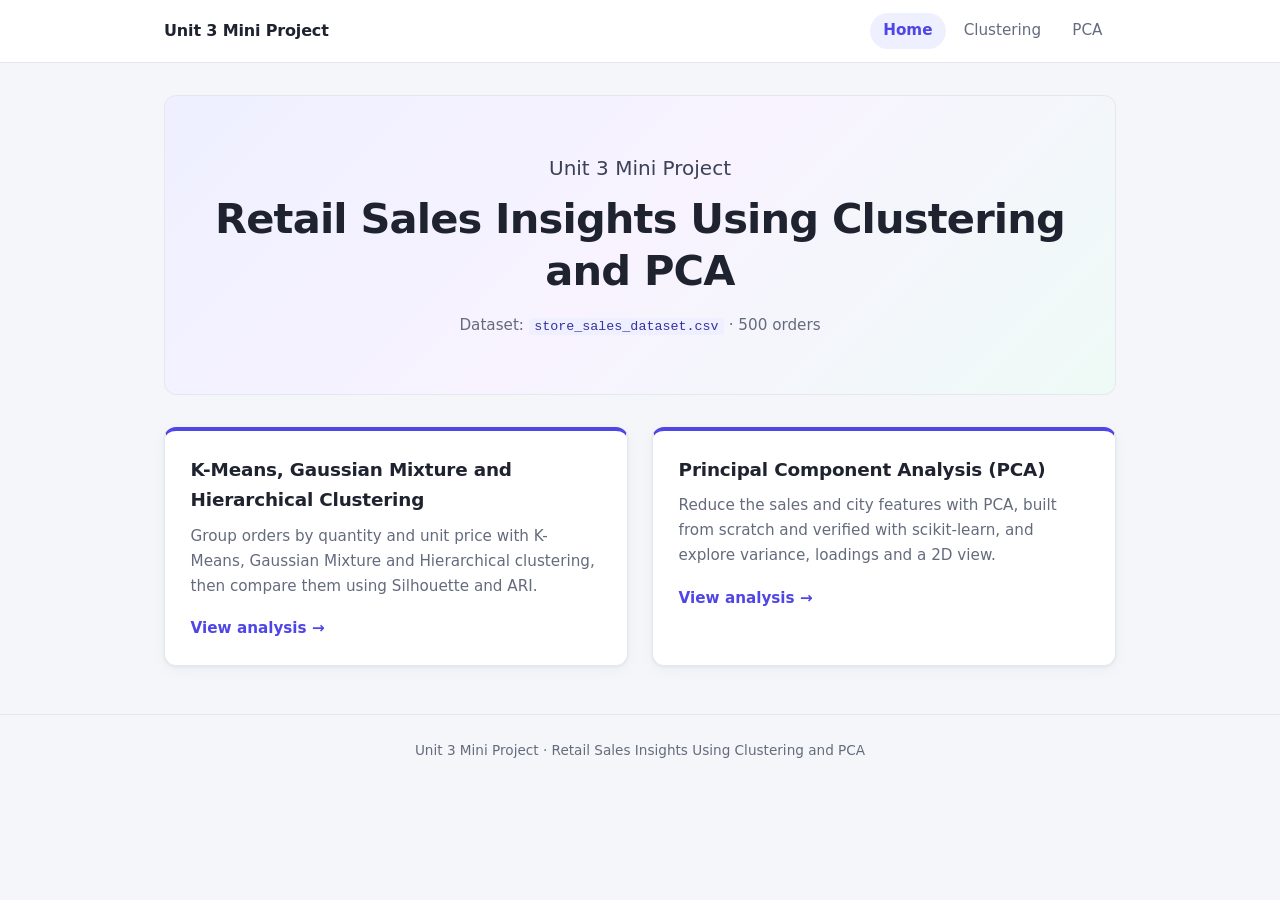
==== Retail_Sales_Insights.html @ 3862082e "Add web report for clustering and PCA results" ====
<!DOCTYPE html>
<html lang="en">
<head>
<meta charset="utf-8">
<meta name="viewport" content="width=device-width, initial-scale=1">
<title>Retail Sales Insights Using Clustering and PCA | Unit 3 Mini Project</title>
<style>
:root {
  --bg: #f5f6fa;
  --surface: #ffffff;
  --text: #1f2330;
  --muted: #646b7d;
  --border: #e4e7ee;
  --accent: #4f46e5;
  --accent-soft: #eef0ff;
  --radius: 12px;
  --shadow: 0 1px 3px rgba(20, 24, 40, 0.06), 0 4px 16px rgba(20, 24, 40, 0.04);
}

* { box-sizing: border-box; }

html { scroll-behavior: smooth; }

body {
  margin: 0;
  font-family: "Segoe UI", system-ui, -apple-system, Roboto, sans-serif;
  line-height: 1.65;
  color: var(--text);
  background: var(--bg);
}

a { color: var(--accent); }

/* Header */
.site-header {
  position: sticky;
  top: 0;
  z-index: 10;
  background: rgba(255, 255, 255, 0.92);
  backdrop-filter: blur(8px);
  border-bottom: 1px solid var(--border);
}

.site-header .inner {
  max-width: 1000px;
  margin: 0 auto;
  padding: 0.8rem 1.5rem;
  display: flex;
  align-items: center;
  justify-content: space-between;
  gap: 1rem;
  flex-wrap: wrap;
}

.brand {
  font-weight: 700;
  color: var(--text);
  text-decoration: none;
  letter-spacing: -0.01em;
}

.site-header nav { display: flex; gap: 0.25rem; }

.site-header nav a {
  padding: 0.35rem 0.85rem;
  border-radius: 999px;
  color: var(--muted);
  text-decoration: none;
  font-size: 0.95rem;
}

.site-header nav a:hover { color: var(--text); background: var(--bg); }
.site-header nav a.active { color: var(--accent); background: var(--accent-soft); font-weight: 600; }

main {
  max-width: 1000px;
  margin: 0 auto;
  padding: 2rem 1.5rem 3rem;
}

/* Typography */
h1 { font-size: 2.1rem; line-height: 1.25; margin: 0 0 0.5rem; letter-spacing: -0.02em; }
h2 { font-size: 1.3rem; margin: 0 0 1rem; letter-spacing: -0.01em; }
h3 { font-size: 1.05rem; margin: 1.75rem 0 0.5rem; color: #343a4d; }

code { font-family: Consolas, "Cascadia Code", "Courier New", monospace; font-size: 0.88em; }
p code, li code { background: var(--accent-soft); color: #3730a3; padding: 0.1em 0.4em; border-radius: 4px; }

/* Home */
.home-hero {
  text-align: center;
  padding: 3.5rem 1.5rem;
  margin-bottom: 2rem;
  border-radius: var(--radius);
  background: linear-gradient(135deg, #eef0ff 0%, #f8f3ff 50%, #eefaf6 100%);
  border: 1px solid var(--border);
}

.home-hero h1 { font-size: 2.6rem; margin-bottom: 1rem; }
.home-hero .subtitle { font-size: 1.25rem; color: #3b4157; margin: 0 0 0.5rem; }
.home-hero .meta { color: var(--muted); margin: 0; font-size: 0.95rem; }

.project-grid {
  display: grid;
  grid-template-columns: repeat(auto-fit, minmax(300px, 1fr));
  gap: 1.5rem;
}

.project-card {
  display: flex;
  flex-direction: column;
  background: var(--surface);
  border: 1px solid var(--border);
  border-radius: var(--radius);
  box-shadow: var(--shadow);
  overflow: hidden;
  color: inherit;
  text-decoration: none;
  transition: transform 0.15s ease, box-shadow 0.15s ease;
}

.project-card:hover { transform: translateY(-3px); box-shadow: 0 8px 28px rgba(20, 24, 40, 0.1); }

.project-card { border-top: 4px solid var(--accent); }

.project-card-body { padding: 1.5rem 1.6rem; }
.project-card-body h2 { font-size: 1.15rem; margin-bottom: 0.5rem; }
.project-card-body p { color: var(--muted); margin: 0 0 1rem; font-size: 0.95rem; }
.project-card .more { color: var(--accent); font-weight: 600; font-size: 0.95rem; }

/* Analysis pages */
.page-hero { margin-bottom: 1.5rem; }

.eyebrow {
  margin: 0 0 0.4rem;
  color: var(--accent);
  font-size: 0.8rem;
  font-weight: 600;
  text-transform: uppercase;
  letter-spacing: 0.08em;
}

.intro { color: #3b4157; max-width: 760px; }

.toc { display: flex; flex-wrap: wrap; gap: 0.5rem; margin-top: 1.25rem; }

.toc a {
  padding: 0.3rem 0.8rem;
  border: 1px solid var(--border);
  border-radius: 999px;
  background: var(--surface);
  color: var(--muted);
  text-decoration: none;
  font-size: 0.85rem;
}

.toc a:hover { border-color: var(--accent); color: var(--accent); }

.card {
  background: var(--surface);
  border: 1px solid var(--border);
  border-radius: var(--radius);
  box-shadow: var(--shadow);
  padding: 1.5rem 1.75rem;
  margin-bottom: 1.5rem;
  scroll-margin-top: 5rem;
}

.card h2 { scroll-margin-top: 5rem; }

details.code { margin: 0.75rem 0; }

details.code summary {
  display: inline-block;
  cursor: pointer;
  padding: 0.2rem 0.7rem;
  border-radius: 6px;
  background: var(--bg);
  color: var(--muted);
  font-size: 0.82rem;
  list-style: none;
  user-select: none;
}

details.code summary::-webkit-details-marker { display: none; }
details.code summary::before { content: "\25B8  "; }
details.code[open] summary::before { content: "\25BE  "; }
details.code summary:hover { color: var(--accent); }

pre {
  margin: 0.75rem 0;
  padding: 1rem 1.1rem;
  overflow-x: auto;
  border-radius: 8px;
  font-size: 0.84rem;
  line-height: 1.55;
}

details.code pre { background: #1e2230; color: #e6e8ef; }
pre.output { background: #f8f9fc; border: 1px solid var(--border); color: #2b3042; }
pre.error { border-color: #f3c2c2; background: #fff5f5; color: #b42318; }

.table-wrap {
  overflow-x: auto;
  margin: 0.75rem 0;
  border: 1px solid var(--border);
  border-radius: 8px;
}

table { border-collapse: collapse; width: 100%; font-size: 0.85rem; background: var(--surface); }
th, td { padding: 0.5rem 0.8rem; border-bottom: 1px solid var(--border); text-align: right; white-space: nowrap; }
thead th { background: #f3f4f9; color: #3b4157; font-weight: 600; }
tbody th { color: var(--muted); font-weight: 500; }
tbody tr:last-child th, tbody tr:last-child td { border-bottom: none; }
tbody tr:hover { background: #fafbff; }

figure { margin: 1rem 0; text-align: center; }
figure img { max-width: 100%; height: auto; border-radius: 8px; border: 1px solid var(--border); background: #fff; }

.site-footer {
  text-align: center;
  padding: 1.5rem;
  color: var(--muted);
  font-size: 0.85rem;
  border-top: 1px solid var(--border);
}

@media (max-width: 600px) {
  h1, .home-hero h1 { font-size: 1.8rem; }
  .card { padding: 1.2rem; }
}

</style>
</head>
<body>
<header class="site-header"><div class="inner"><a class="brand" href="#home">Unit 3 Mini Project</a><nav><a href="#home" class="active">Home</a><a href="#clustering">Clustering</a><a href="#pca">PCA</a></nav></div></header>
<main>
<div class="view" id="home">
<section class="home-hero">
<p class="subtitle">Unit 3 Mini Project</p>
<h1>Retail Sales Insights Using Clustering and PCA</h1>
<p class="meta">Dataset: <code>store_sales_dataset.csv</code> &middot; 500 orders</p>
</section>
<div class="project-grid">
<a class="project-card" href="#clustering">
<div class="project-card-body">
<h2>K-Means, Gaussian Mixture and Hierarchical Clustering</h2>
<p>Group orders by quantity and unit price with K-Means, Gaussian Mixture and Hierarchical clustering, then compare them using Silhouette and ARI.</p>
<span class="more">View analysis &rarr;</span>
</div>
</a>
<a class="project-card" href="#pca">
<div class="project-card-body">
<h2>Principal Component Analysis (PCA)</h2>
<p>Reduce the sales and city features with PCA, built from scratch and verified with scikit-learn, and explore variance, loadings and a 2D view.</p>
<span class="more">View analysis &rarr;</span>
</div>
</a>
</div>
</div>
<div class="view" id="clustering">
<section class="page-hero">
<p class="eyebrow">Retail Sales Insights Using Clustering and PCA</p>
<h1>K-Means, Gaussian Mixture and Hierarchical Clustering</h1>
<div class="intro"><p><strong>Dataset:</strong> <code>store_sales_dataset.csv</code></p>
<p>We group the orders into clusters using <code>Quantity</code> and <code>Unit_Price</code> with three unsupervised algorithms:</p>
<ol>
<li><strong>K-Means</strong></li>
<li><strong>Gaussian Mixture Model</strong> (mixture of Gaussians)</li>
<li><strong>Hierarchical (Agglomerative) Clustering</strong></li>
</ol>
<p><code>Category</code> is <strong>not</strong> used for training. It is only used afterwards to check how well the clusters match the real categories.</p></div>
<nav class="toc"><a href="#clustering-1-import-libraries">Import libraries</a><a href="#clustering-2-load-data">Load data</a><a href="#clustering-3-prepare-and-standardize-the-features">Prepare and standardize the features</a><a href="#clustering-4-choosing-the-number-of-clusters-elbow-method-silhouette-score">Choosing the number of clusters (Elbow method + Silhouette score)</a><a href="#clustering-5-k-means-clustering">K-Means clustering</a><a href="#clustering-6-gaussian-mixture-model">Gaussian Mixture Model</a><a href="#clustering-7-hierarchical-agglomerative-clustering-with-ward-linkage">Hierarchical (Agglomerative) clustering with Ward linkage</a><a href="#clustering-8-evaluation-and-comparison">Evaluation and comparison</a><a href="#clustering-9-sample-prediction-new-data-point">Sample prediction (new data point)</a></nav>
</section>
<section class="card"><h2 id="clustering-1-import-libraries">1. Import libraries</h2>
<details class="code"><summary>Show code</summary><pre><code>import pandas as pd
import numpy as np
import matplotlib.pyplot as plt
from scipy.cluster.hierarchy import linkage, dendrogram
from sklearn.preprocessing import StandardScaler
from sklearn.cluster import KMeans, AgglomerativeClustering
from sklearn.mixture import GaussianMixture
from sklearn.metrics import silhouette_score, adjusted_rand_score

%matplotlib inline</code></pre></details></section><section class="card"><h2 id="clustering-2-load-data">2. Load data</h2>
<details class="code"><summary>Show code</summary><pre><code>df = pd.read_csv(&quot;store_sales_dataset.csv&quot;)
print(f&quot;Dataset size: {len(df)} rows&quot;)
df.head()</code></pre></details>
<pre class="output">Dataset size: 500 rows</pre>
<div class="table-wrap"><div>

<table border="1" class="dataframe">
  <thead>
    <tr style="text-align: right;">
      <th></th>
      <th>Order_ID</th>
      <th>Product</th>
      <th>Category</th>
      <th>City</th>
      <th>Quantity</th>
      <th>Unit_Price</th>
      <th>Total_Sales</th>
    </tr>
  </thead>
  <tbody>
    <tr>
      <th>0</th>
      <td>101</td>
      <td>Smartphone</td>
      <td>Electronics</td>
      <td>Hyderabad</td>
      <td>5</td>
      <td>12450</td>
      <td>62250</td>
    </tr>
    <tr>
      <th>1</th>
      <td>102</td>
      <td>USB Cable</td>
      <td>Accessories</td>
      <td>Delhi</td>
      <td>2</td>
      <td>4550</td>
      <td>9100</td>
    </tr>
    <tr>
      <th>2</th>
      <td>103</td>
      <td>Television</td>
      <td>Electronics</td>
      <td>Mumbai</td>
      <td>38</td>
      <td>11800</td>
      <td>448400</td>
    </tr>
    <tr>
      <th>3</th>
      <td>104</td>
      <td>Power Bank</td>
      <td>Accessories</td>
      <td>Hyderabad</td>
      <td>12</td>
      <td>6750</td>
      <td>81000</td>
    </tr>
    <tr>
      <th>4</th>
      <td>105</td>
      <td>Webcam</td>
      <td>Accessories</td>
      <td>Bangalore</td>
      <td>34</td>
      <td>2950</td>
      <td>100300</td>
    </tr>
  </tbody>
</table>
</div></div></section><section class="card"><h2 id="clustering-3-prepare-and-standardize-the-features">3. Prepare and standardize the features</h2>
<p>Both features are standardized (mean = 0, std = 1) so they have equal weight.</p>
<details class="code"><summary>Show code</summary><pre><code>features = [&quot;Quantity&quot;, &quot;Unit_Price&quot;]
X = df[features]

scaler = StandardScaler()
X_scaled = scaler.fit_transform(X)

print(f&quot;Features used for clustering: {features}&quot;)</code></pre></details>
<pre class="output">Features used for clustering: [&#x27;Quantity&#x27;, &#x27;Unit_Price&#x27;]</pre></section><section class="card"><h2 id="clustering-4-choosing-the-number-of-clusters-elbow-method-silhouette-score">4. Choosing the number of clusters (Elbow method + Silhouette score)</h2>
<details class="code"><summary>Show code</summary><pre><code>k_values = range(2, 9)
inertias = []
silhouettes = []

print(f&quot;  {&#x27;k&#x27;:&gt;3} {&#x27;Inertia&#x27;:&gt;12} {&#x27;Silhouette&#x27;:&gt;12}&quot;)
for k in k_values:
    km = KMeans(n_clusters=k, n_init=10, random_state=42)
    labels = km.fit_predict(X_scaled)
    inertias.append(km.inertia_)
    silhouettes.append(silhouette_score(X_scaled, labels))
    print(f&quot;  {k:&gt;3} {km.inertia_:&gt;12.2f} {silhouettes[-1]:&gt;12.4f}&quot;)

best_k = list(k_values)[int(np.argmax(silhouettes))]
print(f&quot;\nBest k by silhouette score: {best_k}&quot;)</code></pre></details>
<pre class="output">    k      Inertia   Silhouette
    2       626.59       0.3675
    3       351.55       0.4355
    4       281.85       0.4012
    5       224.62       0.3603
    6       179.95       0.3845
    7       150.08       0.3789
    8       129.58       0.3745

Best k by silhouette score: 3</pre></section><section class="card"><h2 id="clustering-5-k-means-clustering">5. K-Means clustering</h2>
<details class="code"><summary>Show code</summary><pre><code>kmeans = KMeans(n_clusters=best_k, n_init=10, random_state=42)
kmeans_labels = kmeans.fit_predict(X_scaled)

centers = scaler.inverse_transform(kmeans.cluster_centers_)
print(f&quot;K-Means (k = {best_k}) cluster centers (original units):&quot;)
pd.DataFrame(centers, columns=features).round(2)</code></pre></details>
<pre class="output">K-Means (k = 3) cluster centers (original units):</pre>
<div class="table-wrap"><div>

<table border="1" class="dataframe">
  <thead>
    <tr style="text-align: right;">
      <th></th>
      <th>Quantity</th>
      <th>Unit_Price</th>
    </tr>
  </thead>
  <tbody>
    <tr>
      <th>0</th>
      <td>11.66</td>
      <td>9172.56</td>
    </tr>
    <tr>
      <th>1</th>
      <td>31.35</td>
      <td>9214.06</td>
    </tr>
    <tr>
      <th>2</th>
      <td>21.72</td>
      <td>23048.92</td>
    </tr>
  </tbody>
</table>
</div></div>
<h3>Graph: K-Means clusters</h3>
<details class="code"><summary>Show code</summary><pre><code>plt.figure(figsize=(9, 6))
plt.scatter(
    df[&quot;Unit_Price&quot;],
    df[&quot;Quantity&quot;],
    c=kmeans_labels,
    cmap=&quot;viridis&quot;,
    edgecolor=&quot;black&quot;,
    s=40,
    alpha=0.8,
)
plt.scatter(
    centers[:, 1],
    centers[:, 0],
    color=&quot;red&quot;,
    marker=&quot;X&quot;,
    s=250,
    edgecolor=&quot;black&quot;,
    label=&quot;Centroids&quot;,
)
plt.xlabel(&quot;Unit_Price&quot;)
plt.ylabel(&quot;Quantity&quot;)
plt.title(f&quot;K-Means Clustering (k = {best_k}): Unit_Price vs Quantity&quot;)
plt.legend()
plt.grid(True, alpha=0.3)
plt.tight_layout()
plt.show()</code></pre></details>
<figure><img src="[data-uri]" alt="Figure 1"></figure></section><section class="card"><h2 id="clustering-6-gaussian-mixture-model">6. Gaussian Mixture Model</h2>
<details class="code"><summary>Show code</summary><pre><code>gmm = GaussianMixture(n_components=best_k, covariance_type=&quot;full&quot;, random_state=42)
gmm.fit(X_scaled)
gmm_labels = gmm.predict(X_scaled)
gmm_probs = gmm.predict_proba(X_scaled)

print(&quot;Mixture weights:&quot;)
for i, w in enumerate(gmm.weights_):
    print(f&quot;  Component {i}: {w:.4f}&quot;)

gmm_means = scaler.inverse_transform(gmm.means_)
print(&quot;\nComponent means (original units):&quot;)
print(pd.DataFrame(gmm_means, columns=features).round(2).to_string())

print(f&quot;\nConverged: {gmm.converged_}&quot;)
print(f&quot;Log-likelihood (per sample): {gmm.score(X_scaled):.4f}&quot;)
print(f&quot;BIC: {gmm.bic(X_scaled):.2f}&quot;)
print(f&quot;AIC: {gmm.aic(X_scaled):.2f}&quot;)</code></pre></details>
<pre class="output">Mixture weights:
  Component 0: 0.4446
  Component 1: 0.3718
  Component 2: 0.1836

Component means (original units):
   Quantity  Unit_Price
0     12.39     9036.62
1     31.30     9540.81
2     21.50    22903.59

Converged: True
Log-likelihood (per sample): -2.6536
BIC: 2759.27
AIC: 2687.62</pre>
<h3>Soft assignments: membership probabilities (first 10 rows)</h3>
<details class="code"><summary>Show code</summary><pre><code>prob_df = pd.DataFrame(
    np.round(gmm_probs, 4),
    columns=[f&quot;P(Comp {i})&quot; for i in range(best_k)],
)
prob_df.insert(0, &quot;Unit_Price&quot;, df[&quot;Unit_Price&quot;].values)
prob_df.insert(0, &quot;Quantity&quot;, df[&quot;Quantity&quot;].values)
prob_df.head(10)</code></pre></details>
<div class="table-wrap"><div>

<table border="1" class="dataframe">
  <thead>
    <tr style="text-align: right;">
      <th></th>
      <th>Quantity</th>
      <th>Unit_Price</th>
      <th>P(Comp 0)</th>
      <th>P(Comp 1)</th>
      <th>P(Comp 2)</th>
    </tr>
  </thead>
  <tbody>
    <tr>
      <th>0</th>
      <td>5</td>
      <td>12450</td>
      <td>0.9969</td>
      <td>0.0001</td>
      <td>0.0030</td>
    </tr>
    <tr>
      <th>1</th>
      <td>2</td>
      <td>4550</td>
      <td>1.0000</td>
      <td>0.0000</td>
      <td>0.0000</td>
    </tr>
    <tr>
      <th>2</th>
      <td>38</td>
      <td>11800</td>
      <td>0.0005</td>
      <td>0.9962</td>
      <td>0.0033</td>
    </tr>
    <tr>
      <th>3</th>
      <td>12</td>
      <td>6750</td>
      <td>0.9981</td>
      <td>0.0019</td>
      <td>0.0000</td>
    </tr>
    <tr>
      <th>4</th>
      <td>34</td>
      <td>2950</td>
      <td>0.0083</td>
      <td>0.9917</td>
      <td>0.0000</td>
    </tr>
    <tr>
      <th>5</th>
      <td>15</td>
      <td>26800</td>
      <td>0.0001</td>
      <td>0.0001</td>
      <td>0.9998</td>
    </tr>
    <tr>
      <th>6</th>
      <td>4</td>
      <td>13750</td>
      <td>0.9893</td>
      <td>0.0001</td>
      <td>0.0106</td>
    </tr>
    <tr>
      <th>7</th>
      <td>18</td>
      <td>6950</td>
      <td>0.9436</td>
      <td>0.0563</td>
      <td>0.0000</td>
    </tr>
    <tr>
      <th>8</th>
      <td>22</td>
      <td>5100</td>
      <td>0.7171</td>
      <td>0.2829</td>
      <td>0.0000</td>
    </tr>
    <tr>
      <th>9</th>
      <td>21</td>
      <td>14400</td>
      <td>0.4475</td>
      <td>0.4848</td>
      <td>0.0677</td>
    </tr>
  </tbody>
</table>
</div></div>
<h3>Graph: Gaussian Mixture clusters</h3>
<details class="code"><summary>Show code</summary><pre><code>plt.figure(figsize=(9, 6))
plt.scatter(
    df[&quot;Unit_Price&quot;],
    df[&quot;Quantity&quot;],
    c=gmm_labels,
    cmap=&quot;viridis&quot;,
    edgecolor=&quot;black&quot;,
    s=40,
    alpha=0.8,
)
plt.scatter(
    gmm_means[:, 1],
    gmm_means[:, 0],
    color=&quot;red&quot;,
    marker=&quot;X&quot;,
    s=250,
    edgecolor=&quot;black&quot;,
    label=&quot;Gaussian Means&quot;,
)
plt.xlabel(&quot;Unit_Price&quot;)
plt.ylabel(&quot;Quantity&quot;)
plt.title(f&quot;Gaussian Mixture Model ({best_k} components): Unit_Price vs Quantity&quot;)
plt.legend()
plt.grid(True, alpha=0.3)
plt.tight_layout()
plt.show()</code></pre></details>
<figure><img src="[data-uri]" alt="Figure 2"></figure></section><section class="card"><h2 id="clustering-7-hierarchical-agglomerative-clustering-with-ward-linkage">7. Hierarchical (Agglomerative) clustering with Ward linkage</h2>
<details class="code"><summary>Show code</summary><pre><code>hier = AgglomerativeClustering(n_clusters=best_k, linkage=&quot;ward&quot;)
hier_labels = hier.fit_predict(X_scaled)
print(f&quot;Hierarchical clustering done with k = {best_k}&quot;)</code></pre></details>
<pre class="output">Hierarchical clustering done with k = 3</pre>
<h3>Graph 1: Dendrogram</h3>
<details class="code"><summary>Show code</summary><pre><code>linkage_matrix = linkage(X_scaled, method=&quot;ward&quot;)
plt.figure(figsize=(12, 5))
dendrogram(linkage_matrix, truncate_mode=&quot;lastp&quot;, p=30, leaf_rotation=90)
plt.xlabel(&quot;Sample index (or cluster size)&quot;)
plt.ylabel(&quot;Distance&quot;)
plt.title(&quot;Hierarchical Clustering Dendrogram (Ward linkage)&quot;)
plt.tight_layout()
plt.show()</code></pre></details>
<figure><img src="[data-uri]" alt="Figure 3"></figure>
<h3>Graph 2: Hierarchical clusters</h3>
<details class="code"><summary>Show code</summary><pre><code>plt.figure(figsize=(9, 6))
plt.scatter(
    df[&quot;Unit_Price&quot;],
    df[&quot;Quantity&quot;],
    c=hier_labels,
    cmap=&quot;viridis&quot;,
    edgecolor=&quot;black&quot;,
    s=40,
    alpha=0.8,
)
plt.xlabel(&quot;Unit_Price&quot;)
plt.ylabel(&quot;Quantity&quot;)
plt.title(f&quot;Hierarchical Clustering (Ward, k = {best_k}): Unit_Price vs Quantity&quot;)
plt.grid(True, alpha=0.3)
plt.tight_layout()
plt.show()</code></pre></details>
<figure><img src="[data-uri]" alt="Figure 4"></figure></section><section class="card"><h2 id="clustering-8-evaluation-and-comparison">8. Evaluation and comparison</h2>
<ul>
<li><strong>Silhouette score:</strong> cluster quality (higher is better, max 1)</li>
<li><strong>Adjusted Rand Index (ARI):</strong> agreement with the real <code>Category</code> (1 = perfect, 0 = random)</li>
</ul>
<details class="code"><summary>Show code</summary><pre><code>results = {
    &quot;K-Means&quot;: kmeans_labels,
    &quot;Gaussian Mixture&quot;: gmm_labels,
    &quot;Hierarchical&quot;: hier_labels,
}

rows = []
for name, labels in results.items():
    rows.append({
        &quot;Algorithm&quot;: name,
        &quot;Silhouette&quot;: round(silhouette_score(X_scaled, labels), 4),
        &quot;ARI vs Category&quot;: round(adjusted_rand_score(df[&quot;Category&quot;], labels), 4),
    })
scores_df = pd.DataFrame(rows)
scores_df</code></pre></details>
<div class="table-wrap"><div>

<table border="1" class="dataframe">
  <thead>
    <tr style="text-align: right;">
      <th></th>
      <th>Algorithm</th>
      <th>Silhouette</th>
      <th>ARI vs Category</th>
    </tr>
  </thead>
  <tbody>
    <tr>
      <th>0</th>
      <td>K-Means</td>
      <td>0.4355</td>
      <td>0.1016</td>
    </tr>
    <tr>
      <th>1</th>
      <td>Gaussian Mixture</td>
      <td>0.4330</td>
      <td>0.1049</td>
    </tr>
    <tr>
      <th>2</th>
      <td>Hierarchical</td>
      <td>0.3873</td>
      <td>0.0802</td>
    </tr>
  </tbody>
</table>
</div></div>
<details class="code"><summary>Show code</summary><pre><code>for name, labels in results.items():
    print(f&quot;\n{name} - cluster sizes and Category breakdown:&quot;)
    print(pd.crosstab(labels, df[&quot;Category&quot;], rownames=[&quot;Cluster&quot;]).to_string())</code></pre></details>
<pre class="output">K-Means - cluster sizes and Category breakdown:
Category  Accessories  Electronics
Cluster                           
0                 132           83
1                 118           74
2                   0           93

Gaussian Mixture - cluster sizes and Category breakdown:
Category  Accessories  Electronics
Cluster                           
0                 142           81
1                 108           76
2                   0           93

Hierarchical - cluster sizes and Category breakdown:
Category  Accessories  Electronics
Cluster                           
0                 169          118
1                   0           82
2                  81           50</pre>
<h3>Graph: Silhouette and ARI comparison</h3>
<details class="code"><summary>Show code</summary><pre><code>x = np.arange(len(scores_df))
width = 0.35

plt.figure(figsize=(9, 5))
plt.bar(x - width / 2, scores_df[&quot;Silhouette&quot;], width, label=&quot;Silhouette&quot;,
        color=&quot;steelblue&quot;, edgecolor=&quot;black&quot;)
plt.bar(x + width / 2, scores_df[&quot;ARI vs Category&quot;], width, label=&quot;ARI vs Category&quot;,
        color=&quot;darkorange&quot;, edgecolor=&quot;black&quot;)
plt.xticks(x, scores_df[&quot;Algorithm&quot;])
plt.ylabel(&quot;Score&quot;)
plt.title(&quot;Clustering Algorithm Comparison&quot;)
plt.legend()
plt.grid(True, axis=&quot;y&quot;, alpha=0.3)
plt.tight_layout()
plt.show()</code></pre></details>
<figure><img src="[data-uri]" alt="Figure 5"></figure></section><section class="card"><h2 id="clustering-9-sample-prediction-new-data-point">9. Sample prediction (new data point)</h2>
<details class="code"><summary>Show code</summary><pre><code>sample = pd.DataFrame({&quot;Quantity&quot;: [10], &quot;Unit_Price&quot;: [20000]})
sample_scaled = scaler.transform(sample)

print(&quot;Quantity=10, Unit_Price=20000&quot;)
print(f&quot;  K-Means cluster:          {kmeans.predict(sample_scaled)[0]}&quot;)
print(f&quot;  Gaussian Mixture cluster: {gmm.predict(sample_scaled)[0]}&quot;)
print(f&quot;  GMM probabilities:        {np.round(gmm.predict_proba(sample_scaled)[0], 4)}&quot;)</code></pre></details>
<pre class="output">Quantity=10, Unit_Price=20000
  K-Means cluster:          2
  Gaussian Mixture cluster: 2
  GMM probabilities:        [0.1529 0.0013 0.8458]</pre></section>
</div>
<div class="view" id="pca">
<section class="page-hero">
<p class="eyebrow">Retail Sales Insights Using Clustering and PCA</p>
<h1>Principal Component Analysis (PCA)</h1>
<div class="intro"><p><strong>Dataset:</strong> <code>store_sales_dataset.csv</code></p>
<p>We reduce the dimensionality of the data with <strong>PCA</strong>:</p>
<ol>
<li>PCA <strong>from scratch</strong> (covariance matrix + eigen decomposition with NumPy)</li>
<li>PCA with <strong>scikit-learn</strong> (to verify the manual result)</li>
</ol>
<p>We then look at the explained variance, component loadings, reconstruction error and a 2D projection of the data.</p></div>
<nav class="toc"><a href="#pca-1-import-libraries">Import libraries</a><a href="#pca-2-load-data">Load data</a><a href="#pca-3-prepare-features-numerical-columns-one-hot-encoded-city">Prepare features (numerical columns + one-hot encoded City)</a><a href="#pca-4-standardize-the-data-pca-is-sensitive-to-scale">Standardize the data (PCA is sensitive to scale)</a><a href="#pca-5-pca-from-scratch-covariance-matrix-eigen-decomposition">PCA from scratch (Covariance matrix + Eigen decomposition)</a><a href="#pca-6-pca-using-scikit-learn-verification">PCA using scikit-learn (verification)</a><a href="#pca-7-transformed-data-and-reconstruction-error">Transformed data and reconstruction error</a><a href="#pca-8-graph-data-projected-onto-pc1-and-pc2">Graph: data projected onto PC1 and PC2</a></nav>
</section>
<section class="card"><h2 id="pca-1-import-libraries">1. Import libraries</h2>
<details class="code"><summary>Show code</summary><pre><code>import pandas as pd
import numpy as np
import matplotlib.pyplot as plt
from sklearn.preprocessing import StandardScaler
from sklearn.decomposition import PCA

%matplotlib inline</code></pre></details></section><section class="card"><h2 id="pca-2-load-data">2. Load data</h2>
<details class="code"><summary>Show code</summary><pre><code>df = pd.read_csv(&quot;store_sales_dataset.csv&quot;)
print(f&quot;Dataset size: {len(df)} rows&quot;)
df.head()</code></pre></details>
<pre class="output">Dataset size: 500 rows</pre>
<div class="table-wrap"><div>

<table border="1" class="dataframe">
  <thead>
    <tr style="text-align: right;">
      <th></th>
      <th>Order_ID</th>
      <th>Product</th>
      <th>Category</th>
      <th>City</th>
      <th>Quantity</th>
      <th>Unit_Price</th>
      <th>Total_Sales</th>
    </tr>
  </thead>
  <tbody>
    <tr>
      <th>0</th>
      <td>101</td>
      <td>Smartphone</td>
      <td>Electronics</td>
      <td>Hyderabad</td>
      <td>5</td>
      <td>12450</td>
      <td>62250</td>
    </tr>
    <tr>
      <th>1</th>
      <td>102</td>
      <td>USB Cable</td>
      <td>Accessories</td>
      <td>Delhi</td>
      <td>2</td>
      <td>4550</td>
      <td>9100</td>
    </tr>
    <tr>
      <th>2</th>
      <td>103</td>
      <td>Television</td>
      <td>Electronics</td>
      <td>Mumbai</td>
      <td>38</td>
      <td>11800</td>
      <td>448400</td>
    </tr>
    <tr>
      <th>3</th>
      <td>104</td>
      <td>Power Bank</td>
      <td>Accessories</td>
      <td>Hyderabad</td>
      <td>12</td>
      <td>6750</td>
      <td>81000</td>
    </tr>
    <tr>
      <th>4</th>
      <td>105</td>
      <td>Webcam</td>
      <td>Accessories</td>
      <td>Bangalore</td>
      <td>34</td>
      <td>2950</td>
      <td>100300</td>
    </tr>
  </tbody>
</table>
</div></div></section><section class="card"><h2 id="pca-3-prepare-features-numerical-columns-one-hot-encoded-city">3. Prepare features (numerical columns + one-hot encoded City)</h2>
<details class="code"><summary>Show code</summary><pre><code>numeric_features = [&quot;Quantity&quot;, &quot;Unit_Price&quot;, &quot;Total_Sales&quot;]
X = pd.concat(
    [df[numeric_features], pd.get_dummies(df[&quot;City&quot;], prefix=&quot;City&quot;, dtype=float)],
    axis=1,
)
feature_names = list(X.columns)

print(f&quot;Features used ({len(feature_names)}):&quot;)
for name in feature_names:
    print(f&quot;  {name}&quot;)</code></pre></details>
<pre class="output">Features used (8):
  Quantity
  Unit_Price
  Total_Sales
  City_Bangalore
  City_Chennai
  City_Delhi
  City_Hyderabad
  City_Mumbai</pre></section><section class="card"><h2 id="pca-4-standardize-the-data-pca-is-sensitive-to-scale">4. Standardize the data (PCA is sensitive to scale)</h2>
<details class="code"><summary>Show code</summary><pre><code>scaler = StandardScaler()
X_scaled = scaler.fit_transform(X)
print(&quot;Data standardized (mean = 0, std = 1).&quot;)</code></pre></details>
<pre class="output">Data standardized (mean = 0, std = 1).</pre></section><section class="card"><h2 id="pca-5-pca-from-scratch-covariance-matrix-eigen-decomposition">5. PCA from scratch (Covariance matrix + Eigen decomposition)</h2>
<h3>Covariance matrix</h3>
<details class="code"><summary>Show code</summary><pre><code>cov_matrix = np.cov(X_scaled, rowvar=False)
pd.DataFrame(cov_matrix, index=feature_names, columns=feature_names).round(3)</code></pre></details>
<div class="table-wrap"><div>

<table border="1" class="dataframe">
  <thead>
    <tr style="text-align: right;">
      <th></th>
      <th>Quantity</th>
      <th>Unit_Price</th>
      <th>Total_Sales</th>
      <th>City_Bangalore</th>
      <th>City_Chennai</th>
      <th>City_Delhi</th>
      <th>City_Hyderabad</th>
      <th>City_Mumbai</th>
    </tr>
  </thead>
  <tbody>
    <tr>
      <th>Quantity</th>
      <td>1.002</td>
      <td>-0.008</td>
      <td>0.637</td>
      <td>-0.041</td>
      <td>-0.017</td>
      <td>0.038</td>
      <td>-0.023</td>
      <td>0.034</td>
    </tr>
    <tr>
      <th>Unit_Price</th>
      <td>-0.008</td>
      <td>1.002</td>
      <td>0.679</td>
      <td>0.146</td>
      <td>0.022</td>
      <td>-0.042</td>
      <td>-0.025</td>
      <td>-0.080</td>
    </tr>
    <tr>
      <th>Total_Sales</th>
      <td>0.637</td>
      <td>0.679</td>
      <td>1.002</td>
      <td>0.080</td>
      <td>-0.005</td>
      <td>-0.005</td>
      <td>-0.026</td>
      <td>-0.035</td>
    </tr>
    <tr>
      <th>City_Bangalore</th>
      <td>-0.041</td>
      <td>0.146</td>
      <td>0.080</td>
      <td>1.002</td>
      <td>-0.216</td>
      <td>-0.224</td>
      <td>-0.203</td>
      <td>-0.242</td>
    </tr>
    <tr>
      <th>City_Chennai</th>
      <td>-0.017</td>
      <td>0.022</td>
      <td>-0.005</td>
      <td>-0.216</td>
      <td>1.002</td>
      <td>-0.266</td>
      <td>-0.241</td>
      <td>-0.287</td>
    </tr>
    <tr>
      <th>City_Delhi</th>
      <td>0.038</td>
      <td>-0.042</td>
      <td>-0.005</td>
      <td>-0.224</td>
      <td>-0.266</td>
      <td>1.002</td>
      <td>-0.250</td>
      <td>-0.297</td>
    </tr>
    <tr>
      <th>City_Hyderabad</th>
      <td>-0.023</td>
      <td>-0.025</td>
      <td>-0.026</td>
      <td>-0.203</td>
      <td>-0.241</td>
      <td>-0.250</td>
      <td>1.002</td>
      <td>-0.269</td>
    </tr>
    <tr>
      <th>City_Mumbai</th>
      <td>0.034</td>
      <td>-0.080</td>
      <td>-0.035</td>
      <td>-0.242</td>
      <td>-0.287</td>
      <td>-0.297</td>
      <td>-0.269</td>
      <td>1.002</td>
    </tr>
  </tbody>
</table>
</div></div>
<h3>Eigenvalues and explained variance</h3>
<details class="code"><summary>Show code</summary><pre><code>eigenvalues, eigenvectors = np.linalg.eigh(cov_matrix)
# One-hot City columns always sum to 1, so one eigenvalue is ~0 (tiny negatives from rounding)
eigenvalues = np.clip(eigenvalues, 0, None)
order = np.argsort(eigenvalues)[::-1]
eigenvalues = eigenvalues[order]
eigenvectors = eigenvectors[:, order]

explained_ratio = eigenvalues / eigenvalues.sum()
cumulative_ratio = np.cumsum(explained_ratio)

pc_names = [f&quot;PC{i + 1}&quot; for i in range(len(eigenvalues))]

print(f&quot;  {&#x27;PC&#x27;:&lt;5} {&#x27;Eigenvalue&#x27;:&gt;12} {&#x27;Explained&#x27;:&gt;12} {&#x27;Cumulative&#x27;:&gt;12}&quot;)
for name, ev, ratio, cum in zip(pc_names, eigenvalues, explained_ratio, cumulative_ratio):
    print(f&quot;  {name:&lt;5} {ev:&gt;12.4f} {ratio:&gt;12.4f} {cum:&gt;12.4f}&quot;)

n_components = int(np.searchsorted(cumulative_ratio, 0.90) + 1)
print(f&quot;\nComponents needed to keep at least 90% variance: {n_components}&quot;)

X_pca_manual = X_scaled @ eigenvectors[:, :n_components]</code></pre></details>
<pre class="output">  PC      Eigenvalue    Explained   Cumulative
  PC1         1.9521       0.2435       0.2435
  PC2         1.3291       0.1658       0.4093
  PC3         1.2889       0.1608       0.5701
  PC4         1.2435       0.1551       0.7252
  PC5         1.2178       0.1519       0.8772
  PC6         0.9176       0.1145       0.9916
  PC7         0.0670       0.0084       1.0000
  PC8         0.0000       0.0000       1.0000

Components needed to keep at least 90% variance: 6</pre>
<h3>Graph: Scree plot (explained variance)</h3>
<details class="code"><summary>Show code</summary><pre><code>x_pos = np.arange(1, len(eigenvalues) + 1)
plt.figure(figsize=(9, 5))
plt.bar(
    x_pos,
    explained_ratio,
    color=&quot;steelblue&quot;,
    edgecolor=&quot;black&quot;,
    alpha=0.85,
    label=&quot;Individual&quot;,
)
plt.step(
    x_pos,
    cumulative_ratio,
    where=&quot;mid&quot;,
    color=&quot;darkorange&quot;,
    linewidth=2,
    label=&quot;Cumulative&quot;,
)
plt.axhline(0.90, color=&quot;red&quot;, linestyle=&quot;--&quot;, linewidth=1, label=&quot;90% threshold&quot;)
plt.xticks(x_pos, pc_names)
plt.xlabel(&quot;Principal Component&quot;)
plt.ylabel(&quot;Explained Variance Ratio&quot;)
plt.title(&quot;PCA Scree Plot&quot;)
plt.legend()
plt.grid(True, alpha=0.3)
plt.tight_layout()
plt.show()</code></pre></details>
<figure><img src="[data-uri]" alt="Figure 1"></figure></section><section class="card"><h2 id="pca-6-pca-using-scikit-learn-verification">6. PCA using scikit-learn (verification)</h2>
<details class="code"><summary>Show code</summary><pre><code>pca = PCA(n_components=n_components)
X_pca = pca.fit_transform(X_scaled)

print(&quot;Explained variance ratio:&quot;)
for name, ratio in zip(pc_names, pca.explained_variance_ratio_):
    print(f&quot;  {name}: {ratio:.4f}&quot;)
print(f&quot;Total variance retained: {pca.explained_variance_ratio_.sum():.4f}&quot;)

# Eigenvector signs are arbitrary, so compare absolute values
match = np.allclose(np.abs(X_pca), np.abs(X_pca_manual), atol=1e-6)
print(f&quot;\nManual PCA matches scikit-learn PCA: {match}&quot;)</code></pre></details>
<pre class="output">Explained variance ratio:
  PC1: 0.2435
  PC2: 0.1658
  PC3: 0.1608
  PC4: 0.1551
  PC5: 0.1519
  PC6: 0.1145
Total variance retained: 0.9916

Manual PCA matches scikit-learn PCA: True</pre>
<h3>Principal component loadings (feature contribution)</h3>
<details class="code"><summary>Show code</summary><pre><code>loadings = pd.DataFrame(
    pca.components_.T,
    index=feature_names,
    columns=pc_names[:n_components],
)

print(&quot;Top contributing feature for each component:&quot;)
for pc in loadings.columns:
    top = loadings[pc].abs().idxmax()
    print(f&quot;  {pc}: {top} ({loadings.loc[top, pc]:.4f})&quot;)

loadings.round(4)</code></pre></details>
<pre class="output">Top contributing feature for each component:
  PC1: Total_Sales (0.6970)
  PC2: City_Mumbai (0.7501)
  PC3: City_Delhi (0.8456)
  PC4: City_Chennai (0.7488)
  PC5: City_Hyderabad (0.6748)
  PC6: Unit_Price (0.6238)</pre>
<div class="table-wrap"><div>

<table border="1" class="dataframe">
  <thead>
    <tr style="text-align: right;">
      <th></th>
      <th>PC1</th>
      <th>PC2</th>
      <th>PC3</th>
      <th>PC4</th>
      <th>PC5</th>
      <th>PC6</th>
    </tr>
  </thead>
  <tbody>
    <tr>
      <th>Quantity</th>
      <td>0.4545</td>
      <td>0.3193</td>
      <td>0.1461</td>
      <td>0.0979</td>
      <td>0.2451</td>
      <td>-0.6041</td>
    </tr>
    <tr>
      <th>Unit_Price</th>
      <td>0.5253</td>
      <td>-0.1927</td>
      <td>-0.1218</td>
      <td>-0.0639</td>
      <td>-0.1101</td>
      <td>0.6238</td>
    </tr>
    <tr>
      <th>Total_Sales</th>
      <td>0.6970</td>
      <td>0.0795</td>
      <td>0.0124</td>
      <td>0.0105</td>
      <td>0.0906</td>
      <td>0.0411</td>
    </tr>
    <tr>
      <th>City_Bangalore</th>
      <td>0.1513</td>
      <td>-0.3340</td>
      <td>-0.2287</td>
      <td>-0.3291</td>
      <td>-0.6063</td>
      <td>-0.4166</td>
    </tr>
    <tr>
      <th>City_Chennai</th>
      <td>0.0044</td>
      <td>-0.3725</td>
      <td>-0.2205</td>
      <td>0.7488</td>
      <td>0.2142</td>
      <td>-0.0429</td>
    </tr>
    <tr>
      <th>City_Delhi</th>
      <td>-0.0076</td>
      <td>0.0606</td>
      <td>0.8456</td>
      <td>0.0656</td>
      <td>-0.1938</td>
      <td>0.1628</td>
    </tr>
    <tr>
      <th>City_Hyderabad</th>
      <td>-0.0535</td>
      <td>-0.1949</td>
      <td>-0.0324</td>
      <td>-0.5592</td>
      <td>0.6748</td>
      <td>0.0361</td>
    </tr>
    <tr>
      <th>City_Mumbai</th>
      <td>-0.0760</td>
      <td>0.7501</td>
      <td>-0.3829</td>
      <td>0.0156</td>
      <td>-0.1148</td>
      <td>0.2024</td>
    </tr>
  </tbody>
</table>
</div></div>
<h3>Graph: loadings heatmap</h3>
<details class="code"><summary>Show code</summary><pre><code>fig, ax = plt.subplots(figsize=(1.2 * n_components + 4, 5))
im = ax.imshow(loadings.values, cmap=&quot;coolwarm&quot;, vmin=-1, vmax=1, aspect=&quot;auto&quot;)
ax.set_xticks(range(n_components), loadings.columns)
ax.set_yticks(range(len(feature_names)), feature_names)
for i in range(len(feature_names)):
    for j in range(n_components):
        ax.text(j, i, f&quot;{loadings.values[i, j]:.2f}&quot;, ha=&quot;center&quot;, va=&quot;center&quot;, fontsize=9)
fig.colorbar(im, ax=ax)
ax.set_title(&quot;PCA Loadings (feature contribution to each component)&quot;)
plt.tight_layout()
plt.show()</code></pre></details>
<figure><img src="[data-uri]" alt="Figure 2"></figure></section><section class="card"><h2 id="pca-7-transformed-data-and-reconstruction-error">7. Transformed data and reconstruction error</h2>
<details class="code"><summary>Show code</summary><pre><code>print(f&quot;Original shape:    {X_scaled.shape}&quot;)
print(f&quot;Transformed shape: {X_pca.shape}&quot;)

X_reconstructed = pca.inverse_transform(X_pca)
recon_error = np.mean((X_scaled - X_reconstructed) ** 2)
print(f&quot;Reconstruction error (MSE, standardized units): {recon_error:.4f}&quot;)

pca_df = pd.DataFrame(np.round(X_pca, 4), columns=pc_names[:n_components])
pca_df.insert(0, &quot;Category&quot;, df[&quot;Category&quot;].values)
print(&quot;\nTransformed data (first 10 rows):&quot;)
pca_df.head(10)</code></pre></details>
<pre class="output">Original shape:    (500, 8)
Transformed shape: (500, 6)
Reconstruction error (MSE, standardized units): 0.0084

Transformed data (first 10 rows):</pre>
<div class="table-wrap"><div>

<table border="1" class="dataframe">
  <thead>
    <tr style="text-align: right;">
      <th></th>
      <th>Category</th>
      <th>PC1</th>
      <th>PC2</th>
      <th>PC3</th>
      <th>PC4</th>
      <th>PC5</th>
      <th>PC6</th>
    </tr>
  </thead>
  <tbody>
    <tr>
      <th>0</th>
      <td>Electronics</td>
      <td>-1.3576</td>
      <td>-1.0838</td>
      <td>-0.3196</td>
      <td>-1.6158</td>
      <td>1.2939</td>
      <td>0.9687</td>
    </tr>
    <tr>
      <th>1</th>
      <td>Accessories</td>
      <td>-2.1705</td>
      <td>-0.3079</td>
      <td>1.9228</td>
      <td>0.0347</td>
      <td>-0.8754</td>
      <td>0.6723</td>
    </tr>
    <tr>
      <th>2</th>
      <td>Electronics</td>
      <td>1.1950</td>
      <td>2.2766</td>
      <td>-0.6654</td>
      <td>0.1773</td>
      <td>0.1851</td>
      <td>-0.4111</td>
    </tr>
    <tr>
      <th>3</th>
      <td>Accessories</td>
      <td>-1.4661</td>
      <td>-0.7105</td>
      <td>-0.1219</td>
      <td>-1.4985</td>
      <td>1.5503</td>
      <td>0.0552</td>
    </tr>
    <tr>
      <th>4</th>
      <td>Accessories</td>
      <td>-0.2568</td>
      <td>-0.3890</td>
      <td>-0.3143</td>
      <td>-0.7374</td>
      <td>-1.3189</td>
      <td>-2.7321</td>
    </tr>
    <tr>
      <th>5</th>
      <td>Electronics</td>
      <td>1.3054</td>
      <td>1.1653</td>
      <td>-1.2452</td>
      <td>-0.1713</td>
      <td>-0.5882</td>
      <td>2.2396</td>
    </tr>
    <tr>
      <th>6</th>
      <td>Electronics</td>
      <td>-1.3582</td>
      <td>1.1010</td>
      <td>-1.1676</td>
      <td>-0.1581</td>
      <td>-0.7626</td>
      <td>1.5238</td>
    </tr>
    <tr>
      <th>7</th>
      <td>Accessories</td>
      <td>-0.9382</td>
      <td>0.1213</td>
      <td>2.0936</td>
      <td>0.1567</td>
      <td>-0.5154</td>
      <td>0.0626</td>
    </tr>
    <tr>
      <th>8</th>
      <td>Accessories</td>
      <td>-1.0876</td>
      <td>-0.3659</td>
      <td>0.0407</td>
      <td>-1.3937</td>
      <td>1.8098</td>
      <td>-0.6329</td>
    </tr>
    <tr>
      <th>9</th>
      <td>Electronics</td>
      <td>0.8168</td>
      <td>-1.0160</td>
      <td>-0.6832</td>
      <td>-0.9517</td>
      <td>-1.7052</td>
      <td>-0.9063</td>
    </tr>
  </tbody>
</table>
</div></div></section><section class="card"><h2 id="pca-8-graph-data-projected-onto-pc1-and-pc2">8. Graph: data projected onto PC1 and PC2</h2>
<details class="code"><summary>Show code</summary><pre><code>pca_2d = PCA(n_components=2)
X_2d = pca_2d.fit_transform(X_scaled)

plt.figure(figsize=(9, 6))
styles = {
    &quot;Electronics&quot;: {&quot;color&quot;: &quot;steelblue&quot;, &quot;marker&quot;: &quot;o&quot;},
    &quot;Accessories&quot;: {&quot;color&quot;: &quot;darkorange&quot;, &quot;marker&quot;: &quot;s&quot;},
}
for category, style in styles.items():
    mask = (df[&quot;Category&quot;] == category).values
    plt.scatter(
        X_2d[mask, 0],
        X_2d[mask, 1],
        label=category,
        color=style[&quot;color&quot;],
        marker=style[&quot;marker&quot;],
        edgecolor=&quot;black&quot;,
        s=40,
        alpha=0.7,
    )
plt.xlabel(f&quot;PC1 ({pca_2d.explained_variance_ratio_[0] * 100:.1f}% variance)&quot;)
plt.ylabel(f&quot;PC2 ({pca_2d.explained_variance_ratio_[1] * 100:.1f}% variance)&quot;)
plt.title(&quot;PCA: Projection onto First Two Principal Components&quot;)
plt.legend()
plt.grid(True, alpha=0.3)
plt.tight_layout()
plt.show()</code></pre></details>
<figure><img src="[data-uri]" alt="Figure 3"></figure></section>
</div>
</main>
<footer class="site-footer">Unit 3 Mini Project &middot; Retail Sales Insights Using Clustering and PCA</footer>
<script>
(function () {
  var views = document.querySelectorAll(".view");
  var links = document.querySelectorAll(".site-header nav a");
  function show() {
    var hash = location.hash.slice(1) || "home";
    var target = document.getElementById(hash);
    var view = target ? target.closest(".view") : null;
    if (!view) { view = document.getElementById("home"); target = null; }
    views.forEach(function (v) { v.hidden = v !== view; });
    links.forEach(function (a) { a.classList.toggle("active", a.getAttribute("href") === "#" + view.id); });
    if (target && target !== view) { target.scrollIntoView(); } else { window.scrollTo(0, 0); }
  }
  window.addEventListener("hashchange", show);
  window.addEventListener("load", show);
  show();
})();
</script>
</body>
</html>
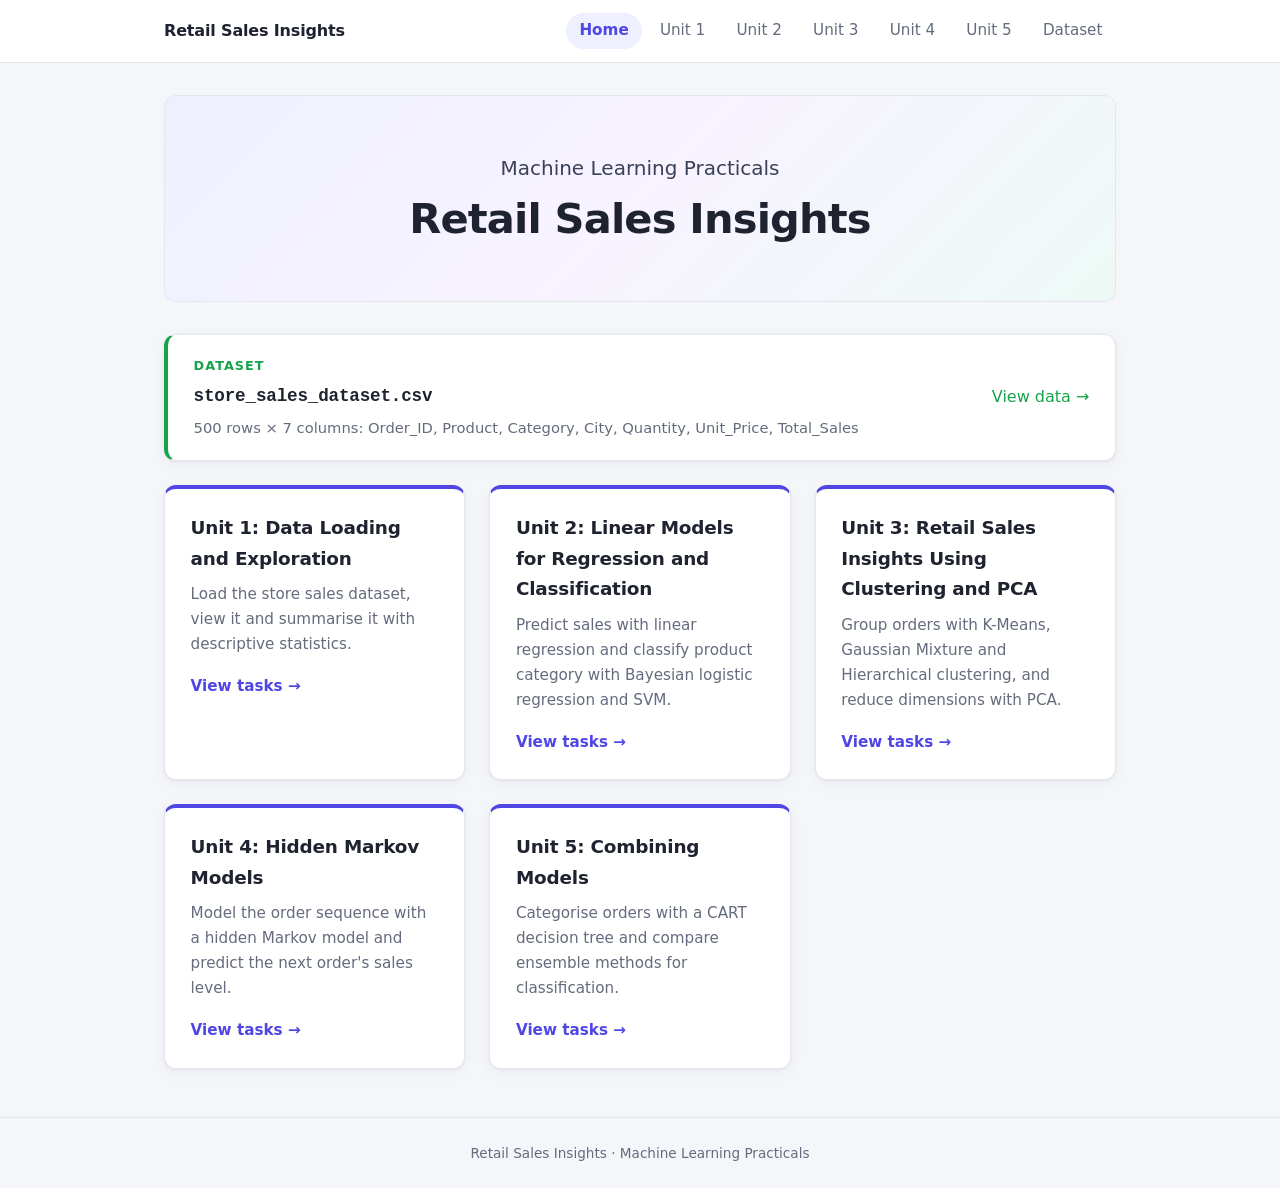
==== commit f6f3dfee: "Build single-page report covering all units with dataset view" ====
--- a/Retail_Sales_Insights.html
+++ b/Retail_Sales_Insights.html
@@ -3,7 +3,7 @@
 <head>
 <meta charset="utf-8">
 <meta name="viewport" content="width=device-width, initial-scale=1">
-<title>Retail Sales Insights Using Clustering and PCA | Unit 3 Mini Project</title>
+<title>Retail Sales Insights</title>
 <style>
 :root {
   --bg: #f5f6fa;
@@ -19,8 +19,6 @@
 
 * { box-sizing: border-box; }
 
-html { scroll-behavior: smooth; }
-
 body {
   margin: 0;
   font-family: "Segoe UI", system-ui, -apple-system, Roboto, sans-serif;
@@ -52,14 +50,9 @@
   flex-wrap: wrap;
 }
 
-.brand {
-  font-weight: 700;
-  color: var(--text);
-  text-decoration: none;
-  letter-spacing: -0.01em;
-}
-
-.site-header nav { display: flex; gap: 0.25rem; }
+.brand { font-weight: 700; color: var(--text); text-decoration: none; letter-spacing: -0.01em; }
+
+.site-header nav { display: flex; gap: 0.25rem; flex-wrap: wrap; }
 
 .site-header nav a {
   padding: 0.35rem 0.85rem;
@@ -72,19 +65,19 @@
 .site-header nav a:hover { color: var(--text); background: var(--bg); }
 .site-header nav a.active { color: var(--accent); background: var(--accent-soft); font-weight: 600; }
 
-main {
-  max-width: 1000px;
-  margin: 0 auto;
-  padding: 2rem 1.5rem 3rem;
-}
+main { max-width: 1000px; margin: 0 auto; padding: 2rem 1.5rem 3rem; }
 
 /* Typography */
 h1 { font-size: 2.1rem; line-height: 1.25; margin: 0 0 0.5rem; letter-spacing: -0.02em; }
 h2 { font-size: 1.3rem; margin: 0 0 1rem; letter-spacing: -0.01em; }
-h3 { font-size: 1.05rem; margin: 1.75rem 0 0.5rem; color: #343a4d; }
 
 code { font-family: Consolas, "Cascadia Code", "Courier New", monospace; font-size: 0.88em; }
-p code, li code { background: var(--accent-soft); color: #3730a3; padding: 0.1em 0.4em; border-radius: 4px; }
+p code { background: var(--accent-soft); color: #3730a3; padding: 0.1em 0.4em; border-radius: 4px; }
+
+.breadcrumb { font-size: 0.88rem; color: var(--muted); margin-bottom: 1rem; }
+.breadcrumb a { color: var(--muted); text-decoration: none; }
+.breadcrumb a:hover { color: var(--accent); }
+.breadcrumb span { color: var(--text); font-weight: 600; }
 
 /* Home */
 .home-hero {
@@ -96,9 +89,8 @@
   border: 1px solid var(--border);
 }
 
-.home-hero h1 { font-size: 2.6rem; margin-bottom: 1rem; }
+.home-hero h1 { font-size: 2.6rem; margin-bottom: 0; }
 .home-hero .subtitle { font-size: 1.25rem; color: #3b4157; margin: 0 0 0.5rem; }
-.home-hero .meta { color: var(--muted); margin: 0; font-size: 0.95rem; }
 
 .project-grid {
   display: grid;
@@ -107,28 +99,97 @@
 }
 
 .project-card {
-  display: flex;
-  flex-direction: column;
+  display: block;
+  padding: 1.5rem 1.6rem;
   background: var(--surface);
   border: 1px solid var(--border);
+  border-top: 4px solid var(--accent);
   border-radius: var(--radius);
   box-shadow: var(--shadow);
-  overflow: hidden;
   color: inherit;
   text-decoration: none;
   transition: transform 0.15s ease, box-shadow 0.15s ease;
 }
 
 .project-card:hover { transform: translateY(-3px); box-shadow: 0 8px 28px rgba(20, 24, 40, 0.1); }
-
-.project-card { border-top: 4px solid var(--accent); }
-
-.project-card-body { padding: 1.5rem 1.6rem; }
-.project-card-body h2 { font-size: 1.15rem; margin-bottom: 0.5rem; }
-.project-card-body p { color: var(--muted); margin: 0 0 1rem; font-size: 0.95rem; }
+.project-card h2 { font-size: 1.15rem; margin-bottom: 0.5rem; }
+.project-card p { color: var(--muted); margin: 0 0 1rem; font-size: 0.95rem; }
 .project-card .more { color: var(--accent); font-weight: 600; font-size: 0.95rem; }
 
-/* Analysis pages */
+.dataset-card {
+  display: flex;
+  align-items: center;
+  justify-content: space-between;
+  gap: 1rem;
+  flex-wrap: wrap;
+  margin-bottom: 1.5rem;
+  padding: 1.25rem 1.6rem;
+  background: var(--surface);
+  border: 1px solid var(--border);
+  border-left: 4px solid #16a34a;
+  border-radius: var(--radius);
+  box-shadow: var(--shadow);
+  color: inherit;
+  text-decoration: none;
+  transition: transform 0.15s ease, box-shadow 0.15s ease;
+}
+
+.dataset-card:hover { transform: translateY(-2px); box-shadow: 0 8px 28px rgba(20, 24, 40, 0.1); }
+.dataset-card .eyebrow { color: #16a34a; }
+.dataset-card h2 { font-family: Consolas, "Courier New", monospace; font-size: 1.1rem; margin: 0 0 0.3rem; }
+.dataset-card p:not(.eyebrow) { color: var(--muted); margin: 0; font-size: 0.92rem; }
+.dataset-card .more { color: #16a34a; }
+
+/* Dataset (spreadsheet view) */
+.sheet-wrap {
+  max-height: 75vh;
+  overflow: auto;
+  background: #fff;
+  border: 1px solid #c8c8c8;
+  border-radius: 4px;
+  box-shadow: var(--shadow);
+}
+
+table.sheet {
+  width: auto;
+  min-width: 100%;
+  border-collapse: separate;
+  border-spacing: 0;
+  font-family: Calibri, "Segoe UI", Arial, sans-serif;
+  font-size: 0.88rem;
+}
+
+.sheet th, .sheet td {
+  padding: 0.2rem 0.6rem;
+  border-right: 1px solid #d4d4d4;
+  border-bottom: 1px solid #d4d4d4;
+  white-space: nowrap;
+  text-align: left;
+  font-weight: 400;
+}
+
+.sheet td.num, .sheet th.num { text-align: right; }
+
+.sheet thead th { position: sticky; background: #f3f3f3; color: #444; z-index: 2; }
+.sheet tr.letters th { top: 0; height: 26px; text-align: center; font-size: 0.8rem; color: #666; }
+.sheet tr.names th { top: 26px; font-weight: 700; color: #1f2330; background: #e8f3ec; }
+
+.sheet .row-num, .sheet .corner {
+  position: sticky;
+  left: 0;
+  min-width: 3rem;
+  text-align: center;
+  background: #f3f3f3;
+  color: #666;
+  font-size: 0.8rem;
+  z-index: 1;
+}
+
+.sheet thead .row-num, .sheet thead .corner { z-index: 3; }
+.sheet tbody tr:hover td { background: #f5faf7; }
+.sheet td.selected { outline: 2px solid #16a34a; outline-offset: -2px; background: #fff; }
+
+/* Unit and task pages */
 .page-hero { margin-bottom: 1.5rem; }
 
 .eyebrow {
@@ -166,7 +227,7 @@
   scroll-margin-top: 5rem;
 }
 
-.card h2 { scroll-margin-top: 5rem; }
+.note { color: var(--muted); font-size: 0.9rem; margin: -0.5rem 0 0.75rem; }
 
 details.code { margin: 0.75rem 0; }
 
@@ -190,18 +251,18 @@
 pre {
   margin: 0.75rem 0;
   padding: 1rem 1.1rem;
-  overflow-x: auto;
+  overflow: auto;
   border-radius: 8px;
   font-size: 0.84rem;
   line-height: 1.55;
 }
 
 details.code pre { background: #1e2230; color: #e6e8ef; }
-pre.output { background: #f8f9fc; border: 1px solid var(--border); color: #2b3042; }
-pre.error { border-color: #f3c2c2; background: #fff5f5; color: #b42318; }
+pre.output { background: #f8f9fc; border: 1px solid var(--border); color: #2b3042; max-height: 30rem; }
 
 .table-wrap {
-  overflow-x: auto;
+  overflow: auto;
+  max-height: 32rem;
   margin: 0.75rem 0;
   border: 1px solid var(--border);
   border-radius: 8px;
@@ -209,13 +270,28 @@
 
 table { border-collapse: collapse; width: 100%; font-size: 0.85rem; background: var(--surface); }
 th, td { padding: 0.5rem 0.8rem; border-bottom: 1px solid var(--border); text-align: right; white-space: nowrap; }
-thead th { background: #f3f4f9; color: #3b4157; font-weight: 600; }
+thead th { background: #f3f4f9; color: #3b4157; font-weight: 600; position: sticky; top: 0; }
 tbody th { color: var(--muted); font-weight: 500; }
 tbody tr:last-child th, tbody tr:last-child td { border-bottom: none; }
 tbody tr:hover { background: #fafbff; }
 
 figure { margin: 1rem 0; text-align: center; }
 figure img { max-width: 100%; height: auto; border-radius: 8px; border: 1px solid var(--border); background: #fff; }
+figcaption { margin-top: 0.4rem; color: var(--muted); font-size: 0.88rem; }
+
+.pager { display: flex; justify-content: space-between; margin-top: 0.5rem; }
+
+.pager a {
+  padding: 0.5rem 1rem;
+  border: 1px solid var(--border);
+  border-radius: 8px;
+  background: var(--surface);
+  text-decoration: none;
+  font-weight: 600;
+  font-size: 0.92rem;
+}
+
+.pager a:hover { border-color: var(--accent); }
 
 .site-footer {
   text-align: center;
@@ -233,63 +309,688 @@
 </style>
 </head>
 <body>
-<header class="site-header"><div class="inner"><a class="brand" href="#home">Unit 3 Mini Project</a><nav><a href="#home" class="active">Home</a><a href="#clustering">Clustering</a><a href="#pca">PCA</a></nav></div></header>
+<header class="site-header"><div class="inner"><a class="brand" href="#home">Retail Sales Insights</a><nav><a href="#home" data-unit="home">Home</a><a href="#unit-1" data-unit="unit-1">Unit 1</a><a href="#unit-2" data-unit="unit-2">Unit 2</a><a href="#unit-3" data-unit="unit-3">Unit 3</a><a href="#unit-4" data-unit="unit-4">Unit 4</a><a href="#unit-5" data-unit="unit-5">Unit 5</a><a href="#dataset" data-unit="dataset">Dataset</a></nav></div></header>
 <main>
-<div class="view" id="home">
+<section class="view" id="home" data-unit="home">
 <section class="home-hero">
-<p class="subtitle">Unit 3 Mini Project</p>
-<h1>Retail Sales Insights Using Clustering and PCA</h1>
-<p class="meta">Dataset: <code>store_sales_dataset.csv</code> &middot; 500 orders</p>
+<p class="subtitle">Machine Learning Practicals</p>
+<h1>Retail Sales Insights</h1>
+</section>
+<a class="dataset-card" href="#dataset">
+<div>
+<p class="eyebrow">Dataset</p>
+<h2>store_sales_dataset.csv</h2>
+<p>500 rows &times; 7 columns: Order_ID, Product, Category, City, Quantity, Unit_Price, Total_Sales</p>
+</div>
+<span class="more">View data &rarr;</span>
+</a>
+<div class="project-grid">
+<a class="project-card" href="#unit-1">
+<h2>Unit 1: Data Loading and Exploration</h2>
+<p>Load the store sales dataset, view it and summarise it with descriptive statistics.</p>
+<span class="more">View tasks &rarr;</span>
+</a>
+<a class="project-card" href="#unit-2">
+<h2>Unit 2: Linear Models for Regression and Classification</h2>
+<p>Predict sales with linear regression and classify product category with Bayesian logistic regression and SVM.</p>
+<span class="more">View tasks &rarr;</span>
+</a>
+<a class="project-card" href="#unit-3">
+<h2>Unit 3: Retail Sales Insights Using Clustering and PCA</h2>
+<p>Group orders with K-Means, Gaussian Mixture and Hierarchical clustering, and reduce dimensions with PCA.</p>
+<span class="more">View tasks &rarr;</span>
+</a>
+<a class="project-card" href="#unit-4">
+<h2>Unit 4: Hidden Markov Models</h2>
+<p>Model the order sequence with a hidden Markov model and predict the next order&#x27;s sales level.</p>
+<span class="more">View tasks &rarr;</span>
+</a>
+<a class="project-card" href="#unit-5">
+<h2>Unit 5: Combining Models</h2>
+<p>Categorise orders with a CART decision tree and compare ensemble methods for classification.</p>
+<span class="more">View tasks &rarr;</span>
+</a>
+</div>
+</section>
+<section class="view" id="dataset" data-unit="dataset" hidden>
+<nav class="breadcrumb"><a href="#home">Home</a> / <span>Dataset</span></nav>
+<section class="page-hero">
+<p class="eyebrow">Dataset</p>
+<h1>store_sales_dataset.csv</h1>
+</section>
+<div class="sheet-wrap">
+<table class="sheet">
+<thead>
+<tr class="letters"><th class="corner"></th><th>A</th><th>B</th><th>C</th><th>D</th><th>E</th><th>F</th><th>G</th></tr>
+<tr class="names"><th class="row-num">1</th><th class="num">Order_ID</th><th class="">Product</th><th class="">Category</th><th class="">City</th><th class="num">Quantity</th><th class="num">Unit_Price</th><th class="num">Total_Sales</th></tr>
+</thead>
+<tbody>
+<tr><th class="row-num">2</th><td class="num">101</td><td class="">Smartphone</td><td class="">Electronics</td><td class="">Hyderabad</td><td class="num">5</td><td class="num">12450</td><td class="num">62250</td></tr>
+<tr><th class="row-num">3</th><td class="num">102</td><td class="">USB Cable</td><td class="">Accessories</td><td class="">Delhi</td><td class="num">2</td><td class="num">4550</td><td class="num">9100</td></tr>
+<tr><th class="row-num">4</th><td class="num">103</td><td class="">Television</td><td class="">Electronics</td><td class="">Mumbai</td><td class="num">38</td><td class="num">11800</td><td class="num">448400</td></tr>
+<tr><th class="row-num">5</th><td class="num">104</td><td class="">Power Bank</td><td class="">Accessories</td><td class="">Hyderabad</td><td class="num">12</td><td class="num">6750</td><td class="num">81000</td></tr>
+<tr><th class="row-num">6</th><td class="num">105</td><td class="">Webcam</td><td class="">Accessories</td><td class="">Bangalore</td><td class="num">34</td><td class="num">2950</td><td class="num">100300</td></tr>
+<tr><th class="row-num">7</th><td class="num">106</td><td class="">Television</td><td class="">Electronics</td><td class="">Mumbai</td><td class="num">15</td><td class="num">26800</td><td class="num">402000</td></tr>
+<tr><th class="row-num">8</th><td class="num">107</td><td class="">External HDD</td><td class="">Electronics</td><td class="">Mumbai</td><td class="num">4</td><td class="num">13750</td><td class="num">55000</td></tr>
+<tr><th class="row-num">9</th><td class="num">108</td><td class="">Webcam</td><td class="">Accessories</td><td class="">Delhi</td><td class="num">18</td><td class="num">6950</td><td class="num">125100</td></tr>
+<tr><th class="row-num">10</th><td class="num">109</td><td class="">Laptop Stand</td><td class="">Accessories</td><td class="">Hyderabad</td><td class="num">22</td><td class="num">5100</td><td class="num">112200</td></tr>
+<tr><th class="row-num">11</th><td class="num">110</td><td class="">Laptop</td><td class="">Electronics</td><td class="">Bangalore</td><td class="num">21</td><td class="num">14400</td><td class="num">302400</td></tr>
+<tr><th class="row-num">12</th><td class="num">111</td><td class="">Pen Drive</td><td class="">Accessories</td><td class="">Delhi</td><td class="num">28</td><td class="num">14850</td><td class="num">415800</td></tr>
+<tr><th class="row-num">13</th><td class="num">112</td><td class="">Webcam</td><td class="">Accessories</td><td class="">Chennai</td><td class="num">20</td><td class="num">4350</td><td class="num">87000</td></tr>
+<tr><th class="row-num">14</th><td class="num">113</td><td class="">Camera</td><td class="">Electronics</td><td class="">Hyderabad</td><td class="num">28</td><td class="num">7700</td><td class="num">215600</td></tr>
+<tr><th class="row-num">15</th><td class="num">114</td><td class="">Webcam</td><td class="">Accessories</td><td class="">Mumbai</td><td class="num">24</td><td class="num">10550</td><td class="num">253200</td></tr>
+<tr><th class="row-num">16</th><td class="num">115</td><td class="">Smartphone</td><td class="">Electronics</td><td class="">Delhi</td><td class="num">22</td><td class="num">20500</td><td class="num">451000</td></tr>
+<tr><th class="row-num">17</th><td class="num">116</td><td class="">WiFi Router</td><td class="">Electronics</td><td class="">Bangalore</td><td class="num">3</td><td class="num">13950</td><td class="num">41850</td></tr>
+<tr><th class="row-num">18</th><td class="num">117</td><td class="">Printer</td><td class="">Electronics</td><td class="">Chennai</td><td class="num">5</td><td class="num">10350</td><td class="num">51750</td></tr>
+<tr><th class="row-num">19</th><td class="num">118</td><td class="">Keyboard</td><td class="">Accessories</td><td class="">Mumbai</td><td class="num">13</td><td class="num">6550</td><td class="num">85150</td></tr>
+<tr><th class="row-num">20</th><td class="num">119</td><td class="">Camera</td><td class="">Electronics</td><td class="">Delhi</td><td class="num">18</td><td class="num">11100</td><td class="num">199800</td></tr>
+<tr><th class="row-num">21</th><td class="num">120</td><td class="">WiFi Router</td><td class="">Electronics</td><td class="">Bangalore</td><td class="num">31</td><td class="num">27450</td><td class="num">850950</td></tr>
+<tr><th class="row-num">22</th><td class="num">121</td><td class="">Laptop</td><td class="">Electronics</td><td class="">Hyderabad</td><td class="num">20</td><td class="num">20950</td><td class="num">419000</td></tr>
+<tr><th class="row-num">23</th><td class="num">122</td><td class="">Smartphone</td><td class="">Electronics</td><td class="">Chennai</td><td class="num">20</td><td class="num">24750</td><td class="num">495000</td></tr>
+<tr><th class="row-num">24</th><td class="num">123</td><td class="">Laptop</td><td class="">Electronics</td><td class="">Chennai</td><td class="num">14</td><td class="num">9350</td><td class="num">130900</td></tr>
+<tr><th class="row-num">25</th><td class="num">124</td><td class="">Camera</td><td class="">Electronics</td><td class="">Delhi</td><td class="num">39</td><td class="num">7150</td><td class="num">278850</td></tr>
+<tr><th class="row-num">26</th><td class="num">125</td><td class="">Smart Watch</td><td class="">Accessories</td><td class="">Chennai</td><td class="num">11</td><td class="num">14700</td><td class="num">161700</td></tr>
+<tr><th class="row-num">27</th><td class="num">126</td><td class="">Smartphone</td><td class="">Electronics</td><td class="">Mumbai</td><td class="num">14</td><td class="num">7750</td><td class="num">108500</td></tr>
+<tr><th class="row-num">28</th><td class="num">127</td><td class="">External HDD</td><td class="">Electronics</td><td class="">Bangalore</td><td class="num">22</td><td class="num">9850</td><td class="num">216700</td></tr>
+<tr><th class="row-num">29</th><td class="num">128</td><td class="">Mouse</td><td class="">Accessories</td><td class="">Bangalore</td><td class="num">18</td><td class="num">11950</td><td class="num">215100</td></tr>
+<tr><th class="row-num">30</th><td class="num">129</td><td class="">Mouse</td><td class="">Accessories</td><td class="">Bangalore</td><td class="num">12</td><td class="num">4250</td><td class="num">51000</td></tr>
+<tr><th class="row-num">31</th><td class="num">130</td><td class="">Television</td><td class="">Electronics</td><td class="">Delhi</td><td class="num">31</td><td class="num">14650</td><td class="num">454150</td></tr>
+<tr><th class="row-num">32</th><td class="num">131</td><td class="">Printer</td><td class="">Electronics</td><td class="">Delhi</td><td class="num">40</td><td class="num">14900</td><td class="num">596000</td></tr>
+<tr><th class="row-num">33</th><td class="num">132</td><td class="">Camera</td><td class="">Electronics</td><td class="">Bangalore</td><td class="num">33</td><td class="num">7250</td><td class="num">239250</td></tr>
+<tr><th class="row-num">34</th><td class="num">133</td><td class="">Laptop</td><td class="">Electronics</td><td class="">Mumbai</td><td class="num">15</td><td class="num">7300</td><td class="num">109500</td></tr>
+<tr><th class="row-num">35</th><td class="num">134</td><td class="">USB Cable</td><td class="">Accessories</td><td class="">Chennai</td><td class="num">19</td><td class="num">10150</td><td class="num">192850</td></tr>
+<tr><th class="row-num">36</th><td class="num">135</td><td class="">Headphones</td><td class="">Accessories</td><td class="">Delhi</td><td class="num">31</td><td class="num">13650</td><td class="num">423150</td></tr>
+<tr><th class="row-num">37</th><td class="num">136</td><td class="">Monitor</td><td class="">Electronics</td><td class="">Delhi</td><td class="num">22</td><td class="num">15950</td><td class="num">350900</td></tr>
+<tr><th class="row-num">38</th><td class="num">137</td><td class="">Portable Projector</td><td class="">Electronics</td><td class="">Delhi</td><td class="num">31</td><td class="num">21900</td><td class="num">678900</td></tr>
+<tr><th class="row-num">39</th><td class="num">138</td><td class="">Keyboard</td><td class="">Accessories</td><td class="">Hyderabad</td><td class="num">18</td><td class="num">3450</td><td class="num">62100</td></tr>
+<tr><th class="row-num">40</th><td class="num">139</td><td class="">Pen Drive</td><td class="">Accessories</td><td class="">Chennai</td><td class="num">28</td><td class="num">6900</td><td class="num">193200</td></tr>
+<tr><th class="row-num">41</th><td class="num">140</td><td class="">USB Cable</td><td class="">Accessories</td><td class="">Delhi</td><td class="num">38</td><td class="num">9950</td><td class="num">378100</td></tr>
+<tr><th class="row-num">42</th><td class="num">141</td><td class="">Television</td><td class="">Electronics</td><td class="">Bangalore</td><td class="num">18</td><td class="num">20250</td><td class="num">364500</td></tr>
+<tr><th class="row-num">43</th><td class="num">142</td><td class="">USB Cable</td><td class="">Accessories</td><td class="">Hyderabad</td><td class="num">9</td><td class="num">11750</td><td class="num">105750</td></tr>
+<tr><th class="row-num">44</th><td class="num">143</td><td class="">Printer</td><td class="">Electronics</td><td class="">Bangalore</td><td class="num">31</td><td class="num">11450</td><td class="num">354950</td></tr>
+<tr><th class="row-num">45</th><td class="num">144</td><td class="">Power Bank</td><td class="">Accessories</td><td class="">Mumbai</td><td class="num">18</td><td class="num">6700</td><td class="num">120600</td></tr>
+<tr><th class="row-num">46</th><td class="num">145</td><td class="">USB Cable</td><td class="">Accessories</td><td class="">Chennai</td><td class="num">15</td><td class="num">6050</td><td class="num">90750</td></tr>
+<tr><th class="row-num">47</th><td class="num">146</td><td class="">Bluetooth Speaker</td><td class="">Accessories</td><td class="">Chennai</td><td class="num">36</td><td class="num">6700</td><td class="num">241200</td></tr>
+<tr><th class="row-num">48</th><td class="num">147</td><td class="">Keyboard</td><td class="">Accessories</td><td class="">Mumbai</td><td class="num">19</td><td class="num">9900</td><td class="num">188100</td></tr>
+<tr><th class="row-num">49</th><td class="num">148</td><td class="">Mouse</td><td class="">Accessories</td><td class="">Delhi</td><td class="num">30</td><td class="num">2200</td><td class="num">66000</td></tr>
+<tr><th class="row-num">50</th><td class="num">149</td><td class="">Printer</td><td class="">Electronics</td><td class="">Chennai</td><td class="num">12</td><td class="num">16050</td><td class="num">192600</td></tr>
+<tr><th class="row-num">51</th><td class="num">150</td><td class="">Headphones</td><td class="">Accessories</td><td class="">Mumbai</td><td class="num">19</td><td class="num">9300</td><td class="num">176700</td></tr>
+<tr><th class="row-num">52</th><td class="num">151</td><td class="">Headphones</td><td class="">Accessories</td><td class="">Chennai</td><td class="num">36</td><td class="num">11100</td><td class="num">399600</td></tr>
+<tr><th class="row-num">53</th><td class="num">152</td><td class="">Headphones</td><td class="">Accessories</td><td class="">Mumbai</td><td class="num">40</td><td class="num">3850</td><td class="num">154000</td></tr>
+<tr><th class="row-num">54</th><td class="num">153</td><td class="">Mouse</td><td class="">Accessories</td><td class="">Bangalore</td><td class="num">4</td><td class="num">9150</td><td class="num">36600</td></tr>
+<tr><th class="row-num">55</th><td class="num">154</td><td class="">Laptop</td><td class="">Electronics</td><td class="">Delhi</td><td class="num">38</td><td class="num">9850</td><td class="num">374300</td></tr>
+<tr><th class="row-num">56</th><td class="num">155</td><td class="">USB Cable</td><td class="">Accessories</td><td class="">Chennai</td><td class="num">37</td><td class="num">4900</td><td class="num">181300</td></tr>
+<tr><th class="row-num">57</th><td class="num">156</td><td class="">Power Bank</td><td class="">Accessories</td><td class="">Chennai</td><td class="num">4</td><td class="num">8850</td><td class="num">35400</td></tr>
+<tr><th class="row-num">58</th><td class="num">157</td><td class="">Laptop Stand</td><td class="">Accessories</td><td class="">Delhi</td><td class="num">12</td><td class="num">9800</td><td class="num">117600</td></tr>
+<tr><th class="row-num">59</th><td class="num">158</td><td class="">Laptop Stand</td><td class="">Accessories</td><td class="">Hyderabad</td><td class="num">17</td><td class="num">11050</td><td class="num">187850</td></tr>
+<tr><th class="row-num">60</th><td class="num">159</td><td class="">Webcam</td><td class="">Accessories</td><td class="">Hyderabad</td><td class="num">34</td><td class="num">6300</td><td class="num">214200</td></tr>
+<tr><th class="row-num">61</th><td class="num">160</td><td class="">Laptop Stand</td><td class="">Accessories</td><td class="">Delhi</td><td class="num">25</td><td class="num">3800</td><td class="num">95000</td></tr>
+<tr><th class="row-num">62</th><td class="num">161</td><td class="">Television</td><td class="">Electronics</td><td class="">Chennai</td><td class="num">10</td><td class="num">10300</td><td class="num">103000</td></tr>
+<tr><th class="row-num">63</th><td class="num">162</td><td class="">Tablet</td><td class="">Electronics</td><td class="">Hyderabad</td><td class="num">35</td><td class="num">13200</td><td class="num">462000</td></tr>
+<tr><th class="row-num">64</th><td class="num">163</td><td class="">Monitor</td><td class="">Electronics</td><td class="">Hyderabad</td><td class="num">6</td><td class="num">13700</td><td class="num">82200</td></tr>
+<tr><th class="row-num">65</th><td class="num">164</td><td class="">Monitor</td><td class="">Electronics</td><td class="">Mumbai</td><td class="num">13</td><td class="num">10850</td><td class="num">141050</td></tr>
+<tr><th class="row-num">66</th><td class="num">165</td><td class="">Pen Drive</td><td class="">Accessories</td><td class="">Bangalore</td><td class="num">12</td><td class="num">6350</td><td class="num">76200</td></tr>
+<tr><th class="row-num">67</th><td class="num">166</td><td class="">Pen Drive</td><td class="">Accessories</td><td class="">Hyderabad</td><td class="num">15</td><td class="num">2400</td><td class="num">36000</td></tr>
+<tr><th class="row-num">68</th><td class="num">167</td><td class="">Smartphone</td><td class="">Electronics</td><td class="">Hyderabad</td><td class="num">2</td><td class="num">18850</td><td class="num">37700</td></tr>
+<tr><th class="row-num">69</th><td class="num">168</td><td class="">Smart Watch</td><td class="">Accessories</td><td class="">Mumbai</td><td class="num">31</td><td class="num">10050</td><td class="num">311550</td></tr>
+<tr><th class="row-num">70</th><td class="num">169</td><td class="">Laptop Stand</td><td class="">Accessories</td><td class="">Mumbai</td><td class="num">29</td><td class="num">2850</td><td class="num">82650</td></tr>
+<tr><th class="row-num">71</th><td class="num">170</td><td class="">Smartphone</td><td class="">Electronics</td><td class="">Chennai</td><td class="num">27</td><td class="num">16000</td><td class="num">432000</td></tr>
+<tr><th class="row-num">72</th><td class="num">171</td><td class="">Tablet</td><td class="">Electronics</td><td class="">Mumbai</td><td class="num">25</td><td class="num">12100</td><td class="num">302500</td></tr>
+<tr><th class="row-num">73</th><td class="num">172</td><td class="">Smartphone</td><td class="">Electronics</td><td class="">Bangalore</td><td class="num">11</td><td class="num">28550</td><td class="num">314050</td></tr>
+<tr><th class="row-num">74</th><td class="num">173</td><td class="">External HDD</td><td class="">Electronics</td><td class="">Hyderabad</td><td class="num">36</td><td class="num">8850</td><td class="num">318600</td></tr>
+<tr><th class="row-num">75</th><td class="num">174</td><td class="">Laptop</td><td class="">Electronics</td><td class="">Mumbai</td><td class="num">11</td><td class="num">7400</td><td class="num">81400</td></tr>
+<tr><th class="row-num">76</th><td class="num">175</td><td class="">External HDD</td><td class="">Electronics</td><td class="">Chennai</td><td class="num">35</td><td class="num">9500</td><td class="num">332500</td></tr>
+<tr><th class="row-num">77</th><td class="num">176</td><td class="">Television</td><td class="">Electronics</td><td class="">Delhi</td><td class="num">7</td><td class="num">13900</td><td class="num">97300</td></tr>
+<tr><th class="row-num">78</th><td class="num">177</td><td class="">WiFi Router</td><td class="">Electronics</td><td class="">Chennai</td><td class="num">24</td><td class="num">7950</td><td class="num">190800</td></tr>
+<tr><th class="row-num">79</th><td class="num">178</td><td class="">Pen Drive</td><td class="">Accessories</td><td class="">Chennai</td><td class="num">9</td><td class="num">11250</td><td class="num">101250</td></tr>
+<tr><th class="row-num">80</th><td class="num">179</td><td class="">Printer</td><td class="">Electronics</td><td class="">Delhi</td><td class="num">16</td><td class="num">10350</td><td class="num">165600</td></tr>
+<tr><th class="row-num">81</th><td class="num">180</td><td class="">Printer</td><td class="">Electronics</td><td class="">Chennai</td><td class="num">3</td><td class="num">13550</td><td class="num">40650</td></tr>
+<tr><th class="row-num">82</th><td class="num">181</td><td class="">Webcam</td><td class="">Accessories</td><td class="">Hyderabad</td><td class="num">29</td><td class="num">10000</td><td class="num">290000</td></tr>
+<tr><th class="row-num">83</th><td class="num">182</td><td class="">Headphones</td><td class="">Accessories</td><td class="">Chennai</td><td class="num">7</td><td class="num">3350</td><td class="num">23450</td></tr>
+<tr><th class="row-num">84</th><td class="num">183</td><td class="">External HDD</td><td class="">Electronics</td><td class="">Hyderabad</td><td class="num">39</td><td class="num">28750</td><td class="num">1121250</td></tr>
+<tr><th class="row-num">85</th><td class="num">184</td><td class="">Headphones</td><td class="">Accessories</td><td class="">Hyderabad</td><td class="num">32</td><td class="num">10600</td><td class="num">339200</td></tr>
+<tr><th class="row-num">86</th><td class="num">185</td><td class="">Smartphone</td><td class="">Electronics</td><td class="">Chennai</td><td class="num">11</td><td class="num">20900</td><td class="num">229900</td></tr>
+<tr><th class="row-num">87</th><td class="num">186</td><td class="">Keyboard</td><td class="">Accessories</td><td class="">Mumbai</td><td class="num">2</td><td class="num">12450</td><td class="num">24900</td></tr>
+<tr><th class="row-num">88</th><td class="num">187</td><td class="">Keyboard</td><td class="">Accessories</td><td class="">Mumbai</td><td class="num">36</td><td class="num">3050</td><td class="num">109800</td></tr>
+<tr><th class="row-num">89</th><td class="num">188</td><td class="">Television</td><td class="">Electronics</td><td class="">Delhi</td><td class="num">15</td><td class="num">16000</td><td class="num">240000</td></tr>
+<tr><th class="row-num">90</th><td class="num">189</td><td class="">Tablet</td><td class="">Electronics</td><td class="">Mumbai</td><td class="num">37</td><td class="num">8950</td><td class="num">331150</td></tr>
+<tr><th class="row-num">91</th><td class="num">190</td><td class="">WiFi Router</td><td class="">Electronics</td><td class="">Bangalore</td><td class="num">30</td><td class="num">21800</td><td class="num">654000</td></tr>
+<tr><th class="row-num">92</th><td class="num">191</td><td class="">Smartphone</td><td class="">Electronics</td><td class="">Hyderabad</td><td class="num">3</td><td class="num">8950</td><td class="num">26850</td></tr>
+<tr><th class="row-num">93</th><td class="num">192</td><td class="">Tablet</td><td class="">Electronics</td><td class="">Delhi</td><td class="num">6</td><td class="num">29600</td><td class="num">177600</td></tr>
+<tr><th class="row-num">94</th><td class="num">193</td><td class="">Tablet</td><td class="">Electronics</td><td class="">Hyderabad</td><td class="num">21</td><td class="num">18700</td><td class="num">392700</td></tr>
+<tr><th class="row-num">95</th><td class="num">194</td><td class="">Television</td><td class="">Electronics</td><td class="">Mumbai</td><td class="num">2</td><td class="num">14350</td><td class="num">28700</td></tr>
+<tr><th class="row-num">96</th><td class="num">195</td><td class="">Smartphone</td><td class="">Electronics</td><td class="">Bangalore</td><td class="num">33</td><td class="num">16850</td><td class="num">556050</td></tr>
+<tr><th class="row-num">97</th><td class="num">196</td><td class="">External HDD</td><td class="">Electronics</td><td class="">Bangalore</td><td class="num">2</td><td class="num">13350</td><td class="num">26700</td></tr>
+<tr><th class="row-num">98</th><td class="num">197</td><td class="">Smart Watch</td><td class="">Accessories</td><td class="">Mumbai</td><td class="num">7</td><td class="num">10950</td><td class="num">76650</td></tr>
+<tr><th class="row-num">99</th><td class="num">198</td><td class="">Power Bank</td><td class="">Accessories</td><td class="">Bangalore</td><td class="num">16</td><td class="num">6550</td><td class="num">104800</td></tr>
+<tr><th class="row-num">100</th><td class="num">199</td><td class="">WiFi Router</td><td class="">Electronics</td><td class="">Delhi</td><td class="num">10</td><td class="num">14850</td><td class="num">148500</td></tr>
+<tr><th class="row-num">101</th><td class="num">200</td><td class="">Power Bank</td><td class="">Accessories</td><td class="">Delhi</td><td class="num">24</td><td class="num">4350</td><td class="num">104400</td></tr>
+<tr><th class="row-num">102</th><td class="num">201</td><td class="">Pen Drive</td><td class="">Accessories</td><td class="">Hyderabad</td><td class="num">14</td><td class="num">11900</td><td class="num">166600</td></tr>
+<tr><th class="row-num">103</th><td class="num">202</td><td class="">Monitor</td><td class="">Electronics</td><td class="">Hyderabad</td><td class="num">38</td><td class="num">29200</td><td class="num">1109600</td></tr>
+<tr><th class="row-num">104</th><td class="num">203</td><td class="">Pen Drive</td><td class="">Accessories</td><td class="">Chennai</td><td class="num">26</td><td class="num">7700</td><td class="num">200200</td></tr>
+<tr><th class="row-num">105</th><td class="num">204</td><td class="">Tablet</td><td class="">Electronics</td><td class="">Chennai</td><td class="num">29</td><td class="num">12350</td><td class="num">358150</td></tr>
+<tr><th class="row-num">106</th><td class="num">205</td><td class="">Tablet</td><td class="">Electronics</td><td class="">Mumbai</td><td class="num">23</td><td class="num">13850</td><td class="num">318550</td></tr>
+<tr><th class="row-num">107</th><td class="num">206</td><td class="">Smart Watch</td><td class="">Accessories</td><td class="">Mumbai</td><td class="num">21</td><td class="num">10000</td><td class="num">210000</td></tr>
+<tr><th class="row-num">108</th><td class="num">207</td><td class="">Smartphone</td><td class="">Electronics</td><td class="">Delhi</td><td class="num">35</td><td class="num">14400</td><td class="num">504000</td></tr>
+<tr><th class="row-num">109</th><td class="num">208</td><td class="">Pen Drive</td><td class="">Accessories</td><td class="">Hyderabad</td><td class="num">28</td><td class="num">8850</td><td class="num">247800</td></tr>
+<tr><th class="row-num">110</th><td class="num">209</td><td class="">Smartphone</td><td class="">Electronics</td><td class="">Bangalore</td><td class="num">34</td><td class="num">22300</td><td class="num">758200</td></tr>
+<tr><th class="row-num">111</th><td class="num">210</td><td class="">Headphones</td><td class="">Accessories</td><td class="">Mumbai</td><td class="num">9</td><td class="num">6200</td><td class="num">55800</td></tr>
+<tr><th class="row-num">112</th><td class="num">211</td><td class="">Bluetooth Speaker</td><td class="">Accessories</td><td class="">Delhi</td><td class="num">19</td><td class="num">10800</td><td class="num">205200</td></tr>
+<tr><th class="row-num">113</th><td class="num">212</td><td class="">Monitor</td><td class="">Electronics</td><td class="">Delhi</td><td class="num">23</td><td class="num">14000</td><td class="num">322000</td></tr>
+<tr><th class="row-num">114</th><td class="num">213</td><td class="">Printer</td><td class="">Electronics</td><td class="">Mumbai</td><td class="num">38</td><td class="num">21800</td><td class="num">828400</td></tr>
+<tr><th class="row-num">115</th><td class="num">214</td><td class="">Power Bank</td><td class="">Accessories</td><td class="">Delhi</td><td class="num">24</td><td class="num">9350</td><td class="num">224400</td></tr>
+<tr><th class="row-num">116</th><td class="num">215</td><td class="">Television</td><td class="">Electronics</td><td class="">Delhi</td><td class="num">27</td><td class="num">9700</td><td class="num">261900</td></tr>
+<tr><th class="row-num">117</th><td class="num">216</td><td class="">Smartphone</td><td class="">Electronics</td><td class="">Bangalore</td><td class="num">2</td><td class="num">21550</td><td class="num">43100</td></tr>
+<tr><th class="row-num">118</th><td class="num">217</td><td class="">Bluetooth Speaker</td><td class="">Accessories</td><td class="">Chennai</td><td class="num">13</td><td class="num">3700</td><td class="num">48100</td></tr>
+<tr><th class="row-num">119</th><td class="num">218</td><td class="">Bluetooth Speaker</td><td class="">Accessories</td><td class="">Chennai</td><td class="num">24</td><td class="num">7800</td><td class="num">187200</td></tr>
+<tr><th class="row-num">120</th><td class="num">219</td><td class="">Bluetooth Speaker</td><td class="">Accessories</td><td class="">Hyderabad</td><td class="num">34</td><td class="num">6600</td><td class="num">224400</td></tr>
+<tr><th class="row-num">121</th><td class="num">220</td><td class="">Headphones</td><td class="">Accessories</td><td class="">Delhi</td><td class="num">19</td><td class="num">10700</td><td class="num">203300</td></tr>
+<tr><th class="row-num">122</th><td class="num">221</td><td class="">Keyboard</td><td class="">Accessories</td><td class="">Bangalore</td><td class="num">7</td><td class="num">11500</td><td class="num">80500</td></tr>
+<tr><th class="row-num">123</th><td class="num">222</td><td class="">Smart Watch</td><td class="">Accessories</td><td class="">Hyderabad</td><td class="num">8</td><td class="num">12200</td><td class="num">97600</td></tr>
+<tr><th class="row-num">124</th><td class="num">223</td><td class="">Laptop</td><td class="">Electronics</td><td class="">Chennai</td><td class="num">14</td><td class="num">20250</td><td class="num">283500</td></tr>
+<tr><th class="row-num">125</th><td class="num">224</td><td class="">USB Cable</td><td class="">Accessories</td><td class="">Bangalore</td><td class="num">7</td><td class="num">10650</td><td class="num">74550</td></tr>
+<tr><th class="row-num">126</th><td class="num">225</td><td class="">Mouse</td><td class="">Accessories</td><td class="">Bangalore</td><td class="num">16</td><td class="num">12900</td><td class="num">206400</td></tr>
+<tr><th class="row-num">127</th><td class="num">226</td><td class="">Bluetooth Speaker</td><td class="">Accessories</td><td class="">Mumbai</td><td class="num">31</td><td class="num">2250</td><td class="num">69750</td></tr>
+<tr><th class="row-num">128</th><td class="num">227</td><td class="">External HDD</td><td class="">Electronics</td><td class="">Chennai</td><td class="num">13</td><td class="num">18550</td><td class="num">241150</td></tr>
+<tr><th class="row-num">129</th><td class="num">228</td><td class="">USB Cable</td><td class="">Accessories</td><td class="">Chennai</td><td class="num">3</td><td class="num">11000</td><td class="num">33000</td></tr>
+<tr><th class="row-num">130</th><td class="num">229</td><td class="">Smart Watch</td><td class="">Accessories</td><td class="">Chennai</td><td class="num">16</td><td class="num">4150</td><td class="num">66400</td></tr>
+<tr><th class="row-num">131</th><td class="num">230</td><td class="">Portable Projector</td><td class="">Electronics</td><td class="">Hyderabad</td><td class="num">40</td><td class="num">14900</td><td class="num">596000</td></tr>
+<tr><th class="row-num">132</th><td class="num">231</td><td class="">Mouse</td><td class="">Accessories</td><td class="">Delhi</td><td class="num">21</td><td class="num">9950</td><td class="num">208950</td></tr>
+<tr><th class="row-num">133</th><td class="num">232</td><td class="">USB Cable</td><td class="">Accessories</td><td class="">Mumbai</td><td class="num">27</td><td class="num">3150</td><td class="num">85050</td></tr>
+<tr><th class="row-num">134</th><td class="num">233</td><td class="">Laptop</td><td class="">Electronics</td><td class="">Bangalore</td><td class="num">20</td><td class="num">27100</td><td class="num">542000</td></tr>
+<tr><th class="row-num">135</th><td class="num">234</td><td class="">Smartphone</td><td class="">Electronics</td><td class="">Bangalore</td><td class="num">6</td><td class="num">10950</td><td class="num">65700</td></tr>
+<tr><th class="row-num">136</th><td class="num">235</td><td class="">Keyboard</td><td class="">Accessories</td><td class="">Chennai</td><td class="num">8</td><td class="num">7000</td><td class="num">56000</td></tr>
+<tr><th class="row-num">137</th><td class="num">236</td><td class="">Bluetooth Speaker</td><td class="">Accessories</td><td class="">Mumbai</td><td class="num">23</td><td class="num">11600</td><td class="num">266800</td></tr>
+<tr><th class="row-num">138</th><td class="num">237</td><td class="">Headphones</td><td class="">Accessories</td><td class="">Hyderabad</td><td class="num">10</td><td class="num">6200</td><td class="num">62000</td></tr>
+<tr><th class="row-num">139</th><td class="num">238</td><td class="">Webcam</td><td class="">Accessories</td><td class="">Hyderabad</td><td class="num">20</td><td class="num">9900</td><td class="num">198000</td></tr>
+<tr><th class="row-num">140</th><td class="num">239</td><td class="">Bluetooth Speaker</td><td class="">Accessories</td><td class="">Hyderabad</td><td class="num">31</td><td class="num">5500</td><td class="num">170500</td></tr>
+<tr><th class="row-num">141</th><td class="num">240</td><td class="">Printer</td><td class="">Electronics</td><td class="">Bangalore</td><td class="num">28</td><td class="num">8500</td><td class="num">238000</td></tr>
+<tr><th class="row-num">142</th><td class="num">241</td><td class="">Smart Watch</td><td class="">Accessories</td><td class="">Mumbai</td><td class="num">34</td><td class="num">3550</td><td class="num">120700</td></tr>
+<tr><th class="row-num">143</th><td class="num">242</td><td class="">Laptop Stand</td><td class="">Accessories</td><td class="">Delhi</td><td class="num">16</td><td class="num">12050</td><td class="num">192800</td></tr>
+<tr><th class="row-num">144</th><td class="num">243</td><td class="">Portable Projector</td><td class="">Electronics</td><td class="">Delhi</td><td class="num">11</td><td class="num">12200</td><td class="num">134200</td></tr>
+<tr><th class="row-num">145</th><td class="num">244</td><td class="">Webcam</td><td class="">Accessories</td><td class="">Delhi</td><td class="num">20</td><td class="num">8550</td><td class="num">171000</td></tr>
+<tr><th class="row-num">146</th><td class="num">245</td><td class="">Monitor</td><td class="">Electronics</td><td class="">Chennai</td><td class="num">39</td><td class="num">7250</td><td class="num">282750</td></tr>
+<tr><th class="row-num">147</th><td class="num">246</td><td class="">Camera</td><td class="">Electronics</td><td class="">Mumbai</td><td class="num">33</td><td class="num">16200</td><td class="num">534600</td></tr>
+<tr><th class="row-num">148</th><td class="num">247</td><td class="">USB Cable</td><td class="">Accessories</td><td class="">Chennai</td><td class="num">11</td><td class="num">4800</td><td class="num">52800</td></tr>
+<tr><th class="row-num">149</th><td class="num">248</td><td class="">Headphones</td><td class="">Accessories</td><td class="">Chennai</td><td class="num">13</td><td class="num">2950</td><td class="num">38350</td></tr>
+<tr><th class="row-num">150</th><td class="num">249</td><td class="">Smartphone</td><td class="">Electronics</td><td class="">Hyderabad</td><td class="num">18</td><td class="num">12350</td><td class="num">222300</td></tr>
+<tr><th class="row-num">151</th><td class="num">250</td><td class="">Camera</td><td class="">Electronics</td><td class="">Mumbai</td><td class="num">17</td><td class="num">25150</td><td class="num">427550</td></tr>
+<tr><th class="row-num">152</th><td class="num">251</td><td class="">Power Bank</td><td class="">Accessories</td><td class="">Mumbai</td><td class="num">23</td><td class="num">9850</td><td class="num">226550</td></tr>
+<tr><th class="row-num">153</th><td class="num">252</td><td class="">Smart Watch</td><td class="">Accessories</td><td class="">Mumbai</td><td class="num">4</td><td class="num">6600</td><td class="num">26400</td></tr>
+<tr><th class="row-num">154</th><td class="num">253</td><td class="">Power Bank</td><td class="">Accessories</td><td class="">Chennai</td><td class="num">23</td><td class="num">7800</td><td class="num">179400</td></tr>
+<tr><th class="row-num">155</th><td class="num">254</td><td class="">Smart Watch</td><td class="">Accessories</td><td class="">Delhi</td><td class="num">34</td><td class="num">2800</td><td class="num">95200</td></tr>
+<tr><th class="row-num">156</th><td class="num">255</td><td class="">Tablet</td><td class="">Electronics</td><td class="">Bangalore</td><td class="num">4</td><td class="num">11050</td><td class="num">44200</td></tr>
+<tr><th class="row-num">157</th><td class="num">256</td><td class="">External HDD</td><td class="">Electronics</td><td class="">Delhi</td><td class="num">20</td><td class="num">8900</td><td class="num">178000</td></tr>
+<tr><th class="row-num">158</th><td class="num">257</td><td class="">USB Cable</td><td class="">Accessories</td><td class="">Mumbai</td><td class="num">34</td><td class="num">5900</td><td class="num">200600</td></tr>
+<tr><th class="row-num">159</th><td class="num">258</td><td class="">Laptop Stand</td><td class="">Accessories</td><td class="">Bangalore</td><td class="num">17</td><td class="num">6200</td><td class="num">105400</td></tr>
+<tr><th class="row-num">160</th><td class="num">259</td><td class="">Printer</td><td class="">Electronics</td><td class="">Bangalore</td><td class="num">22</td><td class="num">24700</td><td class="num">543400</td></tr>
+<tr><th class="row-num">161</th><td class="num">260</td><td class="">Keyboard</td><td class="">Accessories</td><td class="">Mumbai</td><td class="num">36</td><td class="num">6050</td><td class="num">217800</td></tr>
+<tr><th class="row-num">162</th><td class="num">261</td><td class="">Keyboard</td><td class="">Accessories</td><td class="">Hyderabad</td><td class="num">14</td><td class="num">6100</td><td class="num">85400</td></tr>
+<tr><th class="row-num">163</th><td class="num">262</td><td class="">WiFi Router</td><td class="">Electronics</td><td class="">Delhi</td><td class="num">2</td><td class="num">10050</td><td class="num">20100</td></tr>
+<tr><th class="row-num">164</th><td class="num">263</td><td class="">WiFi Router</td><td class="">Electronics</td><td class="">Bangalore</td><td class="num">25</td><td class="num">29600</td><td class="num">740000</td></tr>
+<tr><th class="row-num">165</th><td class="num">264</td><td class="">Pen Drive</td><td class="">Accessories</td><td class="">Chennai</td><td class="num">34</td><td class="num">6250</td><td class="num">212500</td></tr>
+<tr><th class="row-num">166</th><td class="num">265</td><td class="">External HDD</td><td class="">Electronics</td><td class="">Mumbai</td><td class="num">20</td><td class="num">9300</td><td class="num">186000</td></tr>
+<tr><th class="row-num">167</th><td class="num">266</td><td class="">Smartphone</td><td class="">Electronics</td><td class="">Bangalore</td><td class="num">26</td><td class="num">9900</td><td class="num">257400</td></tr>
+<tr><th class="row-num">168</th><td class="num">267</td><td class="">Smart Watch</td><td class="">Accessories</td><td class="">Delhi</td><td class="num">23</td><td class="num">6500</td><td class="num">149500</td></tr>
+<tr><th class="row-num">169</th><td class="num">268</td><td class="">Bluetooth Speaker</td><td class="">Accessories</td><td class="">Delhi</td><td class="num">12</td><td class="num">6350</td><td class="num">76200</td></tr>
+<tr><th class="row-num">170</th><td class="num">269</td><td class="">Monitor</td><td class="">Electronics</td><td class="">Hyderabad</td><td class="num">6</td><td class="num">12950</td><td class="num">77700</td></tr>
+<tr><th class="row-num">171</th><td class="num">270</td><td class="">Laptop Stand</td><td class="">Accessories</td><td class="">Hyderabad</td><td class="num">8</td><td class="num">2950</td><td class="num">23600</td></tr>
+<tr><th class="row-num">172</th><td class="num">271</td><td class="">Bluetooth Speaker</td><td class="">Accessories</td><td class="">Bangalore</td><td class="num">11</td><td class="num">4200</td><td class="num">46200</td></tr>
+<tr><th class="row-num">173</th><td class="num">272</td><td class="">Bluetooth Speaker</td><td class="">Accessories</td><td class="">Chennai</td><td class="num">23</td><td class="num">9500</td><td class="num">218500</td></tr>
+<tr><th class="row-num">174</th><td class="num">273</td><td class="">Portable Projector</td><td class="">Electronics</td><td class="">Chennai</td><td class="num">32</td><td class="num">20900</td><td class="num">668800</td></tr>
+<tr><th class="row-num">175</th><td class="num">274</td><td class="">Laptop Stand</td><td class="">Accessories</td><td class="">Bangalore</td><td class="num">40</td><td class="num">11150</td><td class="num">446000</td></tr>
+<tr><th class="row-num">176</th><td class="num">275</td><td class="">Webcam</td><td class="">Accessories</td><td class="">Chennai</td><td class="num">3</td><td class="num">3400</td><td class="num">10200</td></tr>
+<tr><th class="row-num">177</th><td class="num">276</td><td class="">Power Bank</td><td class="">Accessories</td><td class="">Delhi</td><td class="num">23</td><td class="num">9000</td><td class="num">207000</td></tr>
+<tr><th class="row-num">178</th><td class="num">277</td><td class="">Monitor</td><td class="">Electronics</td><td class="">Delhi</td><td class="num">3</td><td class="num">24000</td><td class="num">72000</td></tr>
+<tr><th class="row-num">179</th><td class="num">278</td><td class="">Mouse</td><td class="">Accessories</td><td class="">Chennai</td><td class="num">16</td><td class="num">5500</td><td class="num">88000</td></tr>
+<tr><th class="row-num">180</th><td class="num">279</td><td class="">Webcam</td><td class="">Accessories</td><td class="">Delhi</td><td class="num">6</td><td class="num">14200</td><td class="num">85200</td></tr>
+<tr><th class="row-num">181</th><td class="num">280</td><td class="">Portable Projector</td><td class="">Electronics</td><td class="">Chennai</td><td class="num">22</td><td class="num">18150</td><td class="num">399300</td></tr>
+<tr><th class="row-num">182</th><td class="num">281</td><td class="">Laptop</td><td class="">Electronics</td><td class="">Hyderabad</td><td class="num">20</td><td class="num">12700</td><td class="num">254000</td></tr>
+<tr><th class="row-num">183</th><td class="num">282</td><td class="">Power Bank</td><td class="">Accessories</td><td class="">Mumbai</td><td class="num">15</td><td class="num">7350</td><td class="num">110250</td></tr>
+<tr><th class="row-num">184</th><td class="num">283</td><td class="">Television</td><td class="">Electronics</td><td class="">Chennai</td><td class="num">25</td><td class="num">18550</td><td class="num">463750</td></tr>
+<tr><th class="row-num">185</th><td class="num">284</td><td class="">Printer</td><td class="">Electronics</td><td class="">Mumbai</td><td class="num">21</td><td class="num">29550</td><td class="num">620550</td></tr>
+<tr><th class="row-num">186</th><td class="num">285</td><td class="">Television</td><td class="">Electronics</td><td class="">Chennai</td><td class="num">19</td><td class="num">9350</td><td class="num">177650</td></tr>
+<tr><th class="row-num">187</th><td class="num">286</td><td class="">Mouse</td><td class="">Accessories</td><td class="">Mumbai</td><td class="num">20</td><td class="num">9350</td><td class="num">187000</td></tr>
+<tr><th class="row-num">188</th><td class="num">287</td><td class="">Printer</td><td class="">Electronics</td><td class="">Hyderabad</td><td class="num">25</td><td class="num">29000</td><td class="num">725000</td></tr>
+<tr><th class="row-num">189</th><td class="num">288</td><td class="">Bluetooth Speaker</td><td class="">Accessories</td><td class="">Hyderabad</td><td class="num">9</td><td class="num">6000</td><td class="num">54000</td></tr>
+<tr><th class="row-num">190</th><td class="num">289</td><td class="">Keyboard</td><td class="">Accessories</td><td class="">Chennai</td><td class="num">39</td><td class="num">4500</td><td class="num">175500</td></tr>
+<tr><th class="row-num">191</th><td class="num">290</td><td class="">Laptop Stand</td><td class="">Accessories</td><td class="">Chennai</td><td class="num">3</td><td class="num">11450</td><td class="num">34350</td></tr>
+<tr><th class="row-num">192</th><td class="num">291</td><td class="">Monitor</td><td class="">Electronics</td><td class="">Bangalore</td><td class="num">3</td><td class="num">13950</td><td class="num">41850</td></tr>
+<tr><th class="row-num">193</th><td class="num">292</td><td class="">Printer</td><td class="">Electronics</td><td class="">Chennai</td><td class="num">30</td><td class="num">21200</td><td class="num">636000</td></tr>
+<tr><th class="row-num">194</th><td class="num">293</td><td class="">Laptop</td><td class="">Electronics</td><td class="">Delhi</td><td class="num">19</td><td class="num">10150</td><td class="num">192850</td></tr>
+<tr><th class="row-num">195</th><td class="num">294</td><td class="">Tablet</td><td class="">Electronics</td><td class="">Mumbai</td><td class="num">9</td><td class="num">9800</td><td class="num">88200</td></tr>
+<tr><th class="row-num">196</th><td class="num">295</td><td class="">Pen Drive</td><td class="">Accessories</td><td class="">Delhi</td><td class="num">22</td><td class="num">6300</td><td class="num">138600</td></tr>
+<tr><th class="row-num">197</th><td class="num">296</td><td class="">Laptop Stand</td><td class="">Accessories</td><td class="">Hyderabad</td><td class="num">21</td><td class="num">11750</td><td class="num">246750</td></tr>
+<tr><th class="row-num">198</th><td class="num">297</td><td class="">Power Bank</td><td class="">Accessories</td><td class="">Delhi</td><td class="num">21</td><td class="num">2550</td><td class="num">53550</td></tr>
+<tr><th class="row-num">199</th><td class="num">298</td><td class="">Headphones</td><td class="">Accessories</td><td class="">Chennai</td><td class="num">18</td><td class="num">5700</td><td class="num">102600</td></tr>
+<tr><th class="row-num">200</th><td class="num">299</td><td class="">Headphones</td><td class="">Accessories</td><td class="">Bangalore</td><td class="num">38</td><td class="num">11650</td><td class="num">442700</td></tr>
+<tr><th class="row-num">201</th><td class="num">300</td><td class="">External HDD</td><td class="">Electronics</td><td class="">Mumbai</td><td class="num">10</td><td class="num">8100</td><td class="num">81000</td></tr>
+<tr><th class="row-num">202</th><td class="num">301</td><td class="">External HDD</td><td class="">Electronics</td><td class="">Chennai</td><td class="num">3</td><td class="num">25350</td><td class="num">76050</td></tr>
+<tr><th class="row-num">203</th><td class="num">302</td><td class="">USB Cable</td><td class="">Accessories</td><td class="">Mumbai</td><td class="num">13</td><td class="num">5350</td><td class="num">69550</td></tr>
+<tr><th class="row-num">204</th><td class="num">303</td><td class="">Power Bank</td><td class="">Accessories</td><td class="">Bangalore</td><td class="num">8</td><td class="num">14850</td><td class="num">118800</td></tr>
+<tr><th class="row-num">205</th><td class="num">304</td><td class="">Power Bank</td><td class="">Accessories</td><td class="">Chennai</td><td class="num">35</td><td class="num">10450</td><td class="num">365750</td></tr>
+<tr><th class="row-num">206</th><td class="num">305</td><td class="">USB Cable</td><td class="">Accessories</td><td class="">Hyderabad</td><td class="num">27</td><td class="num">6150</td><td class="num">166050</td></tr>
+<tr><th class="row-num">207</th><td class="num">306</td><td class="">Pen Drive</td><td class="">Accessories</td><td class="">Mumbai</td><td class="num">39</td><td class="num">5100</td><td class="num">198900</td></tr>
+<tr><th class="row-num">208</th><td class="num">307</td><td class="">Laptop Stand</td><td class="">Accessories</td><td class="">Bangalore</td><td class="num">34</td><td class="num">6650</td><td class="num">226100</td></tr>
+<tr><th class="row-num">209</th><td class="num">308</td><td class="">Webcam</td><td class="">Accessories</td><td class="">Hyderabad</td><td class="num">16</td><td class="num">8450</td><td class="num">135200</td></tr>
+<tr><th class="row-num">210</th><td class="num">309</td><td class="">WiFi Router</td><td class="">Electronics</td><td class="">Mumbai</td><td class="num">10</td><td class="num">11900</td><td class="num">119000</td></tr>
+<tr><th class="row-num">211</th><td class="num">310</td><td class="">WiFi Router</td><td class="">Electronics</td><td class="">Mumbai</td><td class="num">12</td><td class="num">23400</td><td class="num">280800</td></tr>
+<tr><th class="row-num">212</th><td class="num">311</td><td class="">Laptop</td><td class="">Electronics</td><td class="">Delhi</td><td class="num">32</td><td class="num">12700</td><td class="num">406400</td></tr>
+<tr><th class="row-num">213</th><td class="num">312</td><td class="">Pen Drive</td><td class="">Accessories</td><td class="">Delhi</td><td class="num">26</td><td class="num">10800</td><td class="num">280800</td></tr>
+<tr><th class="row-num">214</th><td class="num">313</td><td class="">Laptop</td><td class="">Electronics</td><td class="">Mumbai</td><td class="num">26</td><td class="num">25300</td><td class="num">657800</td></tr>
+<tr><th class="row-num">215</th><td class="num">314</td><td class="">Portable Projector</td><td class="">Electronics</td><td class="">Hyderabad</td><td class="num">20</td><td class="num">24300</td><td class="num">486000</td></tr>
+<tr><th class="row-num">216</th><td class="num">315</td><td class="">Printer</td><td class="">Electronics</td><td class="">Hyderabad</td><td class="num">2</td><td class="num">27100</td><td class="num">54200</td></tr>
+<tr><th class="row-num">217</th><td class="num">316</td><td class="">Television</td><td class="">Electronics</td><td class="">Delhi</td><td class="num">17</td><td class="num">9900</td><td class="num">168300</td></tr>
+<tr><th class="row-num">218</th><td class="num">317</td><td class="">Portable Projector</td><td class="">Electronics</td><td class="">Bangalore</td><td class="num">12</td><td class="num">20000</td><td class="num">240000</td></tr>
+<tr><th class="row-num">219</th><td class="num">318</td><td class="">Power Bank</td><td class="">Accessories</td><td class="">Delhi</td><td class="num">23</td><td class="num">11050</td><td class="num">254150</td></tr>
+<tr><th class="row-num">220</th><td class="num">319</td><td class="">Monitor</td><td class="">Electronics</td><td class="">Chennai</td><td class="num">4</td><td class="num">21350</td><td class="num">85400</td></tr>
+<tr><th class="row-num">221</th><td class="num">320</td><td class="">Webcam</td><td class="">Accessories</td><td class="">Chennai</td><td class="num">8</td><td class="num">8300</td><td class="num">66400</td></tr>
+<tr><th class="row-num">222</th><td class="num">321</td><td class="">Tablet</td><td class="">Electronics</td><td class="">Bangalore</td><td class="num">32</td><td class="num">20000</td><td class="num">640000</td></tr>
+<tr><th class="row-num">223</th><td class="num">322</td><td class="">Television</td><td class="">Electronics</td><td class="">Hyderabad</td><td class="num">18</td><td class="num">10550</td><td class="num">189900</td></tr>
+<tr><th class="row-num">224</th><td class="num">323</td><td class="">Smart Watch</td><td class="">Accessories</td><td class="">Mumbai</td><td class="num">29</td><td class="num">4450</td><td class="num">129050</td></tr>
+<tr><th class="row-num">225</th><td class="num">324</td><td class="">Smart Watch</td><td class="">Accessories</td><td class="">Mumbai</td><td class="num">27</td><td class="num">9250</td><td class="num">249750</td></tr>
+<tr><th class="row-num">226</th><td class="num">325</td><td class="">Pen Drive</td><td class="">Accessories</td><td class="">Chennai</td><td class="num">3</td><td class="num">7500</td><td class="num">22500</td></tr>
+<tr><th class="row-num">227</th><td class="num">326</td><td class="">Television</td><td class="">Electronics</td><td class="">Delhi</td><td class="num">36</td><td class="num">23000</td><td class="num">828000</td></tr>
+<tr><th class="row-num">228</th><td class="num">327</td><td class="">Webcam</td><td class="">Accessories</td><td class="">Mumbai</td><td class="num">27</td><td class="num">11750</td><td class="num">317250</td></tr>
+<tr><th class="row-num">229</th><td class="num">328</td><td class="">Portable Projector</td><td class="">Electronics</td><td class="">Chennai</td><td class="num">24</td><td class="num">28150</td><td class="num">675600</td></tr>
+<tr><th class="row-num">230</th><td class="num">329</td><td class="">Camera</td><td class="">Electronics</td><td class="">Bangalore</td><td class="num">23</td><td class="num">8350</td><td class="num">192050</td></tr>
+<tr><th class="row-num">231</th><td class="num">330</td><td class="">Pen Drive</td><td class="">Accessories</td><td class="">Chennai</td><td class="num">13</td><td class="num">4600</td><td class="num">59800</td></tr>
+<tr><th class="row-num">232</th><td class="num">331</td><td class="">Mouse</td><td class="">Accessories</td><td class="">Hyderabad</td><td class="num">32</td><td class="num">12500</td><td class="num">400000</td></tr>
+<tr><th class="row-num">233</th><td class="num">332</td><td class="">Pen Drive</td><td class="">Accessories</td><td class="">Bangalore</td><td class="num">22</td><td class="num">13300</td><td class="num">292600</td></tr>
+<tr><th class="row-num">234</th><td class="num">333</td><td class="">Camera</td><td class="">Electronics</td><td class="">Delhi</td><td class="num">27</td><td class="num">11850</td><td class="num">319950</td></tr>
+<tr><th class="row-num">235</th><td class="num">334</td><td class="">Smart Watch</td><td class="">Accessories</td><td class="">Hyderabad</td><td class="num">23</td><td class="num">2450</td><td class="num">56350</td></tr>
+<tr><th class="row-num">236</th><td class="num">335</td><td class="">Laptop</td><td class="">Electronics</td><td class="">Chennai</td><td class="num">12</td><td class="num">16500</td><td class="num">198000</td></tr>
+<tr><th class="row-num">237</th><td class="num">336</td><td class="">Camera</td><td class="">Electronics</td><td class="">Hyderabad</td><td class="num">35</td><td class="num">26950</td><td class="num">943250</td></tr>
+<tr><th class="row-num">238</th><td class="num">337</td><td class="">WiFi Router</td><td class="">Electronics</td><td class="">Chennai</td><td class="num">17</td><td class="num">26550</td><td class="num">451350</td></tr>
+<tr><th class="row-num">239</th><td class="num">338</td><td class="">Laptop Stand</td><td class="">Accessories</td><td class="">Mumbai</td><td class="num">34</td><td class="num">10300</td><td class="num">350200</td></tr>
+<tr><th class="row-num">240</th><td class="num">339</td><td class="">Keyboard</td><td class="">Accessories</td><td class="">Mumbai</td><td class="num">38</td><td class="num">2400</td><td class="num">91200</td></tr>
+<tr><th class="row-num">241</th><td class="num">340</td><td class="">Bluetooth Speaker</td><td class="">Accessories</td><td class="">Bangalore</td><td class="num">2</td><td class="num">5650</td><td class="num">11300</td></tr>
+<tr><th class="row-num">242</th><td class="num">341</td><td class="">Monitor</td><td class="">Electronics</td><td class="">Chennai</td><td class="num">34</td><td class="num">19400</td><td class="num">659600</td></tr>
+<tr><th class="row-num">243</th><td class="num">342</td><td class="">Webcam</td><td class="">Accessories</td><td class="">Bangalore</td><td class="num">7</td><td class="num">8650</td><td class="num">60550</td></tr>
+<tr><th class="row-num">244</th><td class="num">343</td><td class="">Portable Projector</td><td class="">Electronics</td><td class="">Mumbai</td><td class="num">8</td><td class="num">13650</td><td class="num">109200</td></tr>
+<tr><th class="row-num">245</th><td class="num">344</td><td class="">Keyboard</td><td class="">Accessories</td><td class="">Mumbai</td><td class="num">20</td><td class="num">3800</td><td class="num">76000</td></tr>
+<tr><th class="row-num">246</th><td class="num">345</td><td class="">Laptop</td><td class="">Electronics</td><td class="">Bangalore</td><td class="num">11</td><td class="num">19200</td><td class="num">211200</td></tr>
+<tr><th class="row-num">247</th><td class="num">346</td><td class="">USB Cable</td><td class="">Accessories</td><td class="">Mumbai</td><td class="num">20</td><td class="num">2500</td><td class="num">50000</td></tr>
+<tr><th class="row-num">248</th><td class="num">347</td><td class="">Mouse</td><td class="">Accessories</td><td class="">Chennai</td><td class="num">38</td><td class="num">4500</td><td class="num">171000</td></tr>
+<tr><th class="row-num">249</th><td class="num">348</td><td class="">Laptop Stand</td><td class="">Accessories</td><td class="">Hyderabad</td><td class="num">16</td><td class="num">9600</td><td class="num">153600</td></tr>
+<tr><th class="row-num">250</th><td class="num">349</td><td class="">Television</td><td class="">Electronics</td><td class="">Chennai</td><td class="num">33</td><td class="num">12850</td><td class="num">424050</td></tr>
+<tr><th class="row-num">251</th><td class="num">350</td><td class="">Bluetooth Speaker</td><td class="">Accessories</td><td class="">Hyderabad</td><td class="num">2</td><td class="num">5850</td><td class="num">11700</td></tr>
+<tr><th class="row-num">252</th><td class="num">351</td><td class="">Portable Projector</td><td class="">Electronics</td><td class="">Mumbai</td><td class="num">9</td><td class="num">22550</td><td class="num">202950</td></tr>
+<tr><th class="row-num">253</th><td class="num">352</td><td class="">Camera</td><td class="">Electronics</td><td class="">Mumbai</td><td class="num">6</td><td class="num">9300</td><td class="num">55800</td></tr>
+<tr><th class="row-num">254</th><td class="num">353</td><td class="">Television</td><td class="">Electronics</td><td class="">Delhi</td><td class="num">17</td><td class="num">20600</td><td class="num">350200</td></tr>
+<tr><th class="row-num">255</th><td class="num">354</td><td class="">Laptop Stand</td><td class="">Accessories</td><td class="">Mumbai</td><td class="num">18</td><td class="num">7150</td><td class="num">128700</td></tr>
+<tr><th class="row-num">256</th><td class="num">355</td><td class="">External HDD</td><td class="">Electronics</td><td class="">Mumbai</td><td class="num">6</td><td class="num">13900</td><td class="num">83400</td></tr>
+<tr><th class="row-num">257</th><td class="num">356</td><td class="">Camera</td><td class="">Electronics</td><td class="">Chennai</td><td class="num">28</td><td class="num">9550</td><td class="num">267400</td></tr>
+<tr><th class="row-num">258</th><td class="num">357</td><td class="">Smart Watch</td><td class="">Accessories</td><td class="">Bangalore</td><td class="num">32</td><td class="num">6600</td><td class="num">211200</td></tr>
+<tr><th class="row-num">259</th><td class="num">358</td><td class="">Tablet</td><td class="">Electronics</td><td class="">Hyderabad</td><td class="num">33</td><td class="num">21400</td><td class="num">706200</td></tr>
+<tr><th class="row-num">260</th><td class="num">359</td><td class="">Bluetooth Speaker</td><td class="">Accessories</td><td class="">Hyderabad</td><td class="num">30</td><td class="num">5350</td><td class="num">160500</td></tr>
+<tr><th class="row-num">261</th><td class="num">360</td><td class="">External HDD</td><td class="">Electronics</td><td class="">Hyderabad</td><td class="num">20</td><td class="num">13300</td><td class="num">266000</td></tr>
+<tr><th class="row-num">262</th><td class="num">361</td><td class="">External HDD</td><td class="">Electronics</td><td class="">Hyderabad</td><td class="num">14</td><td class="num">13000</td><td class="num">182000</td></tr>
+<tr><th class="row-num">263</th><td class="num">362</td><td class="">USB Cable</td><td class="">Accessories</td><td class="">Chennai</td><td class="num">4</td><td class="num">5150</td><td class="num">20600</td></tr>
+<tr><th class="row-num">264</th><td class="num">363</td><td class="">WiFi Router</td><td class="">Electronics</td><td class="">Delhi</td><td class="num">34</td><td class="num">13500</td><td class="num">459000</td></tr>
+<tr><th class="row-num">265</th><td class="num">364</td><td class="">Smart Watch</td><td class="">Accessories</td><td class="">Mumbai</td><td class="num">33</td><td class="num">7500</td><td class="num">247500</td></tr>
+<tr><th class="row-num">266</th><td class="num">365</td><td class="">USB Cable</td><td class="">Accessories</td><td class="">Mumbai</td><td class="num">11</td><td class="num">10750</td><td class="num">118250</td></tr>
+<tr><th class="row-num">267</th><td class="num">366</td><td class="">Pen Drive</td><td class="">Accessories</td><td class="">Delhi</td><td class="num">33</td><td class="num">13150</td><td class="num">433950</td></tr>
+<tr><th class="row-num">268</th><td class="num">367</td><td class="">Tablet</td><td class="">Electronics</td><td class="">Chennai</td><td class="num">6</td><td class="num">26000</td><td class="num">156000</td></tr>
+<tr><th class="row-num">269</th><td class="num">368</td><td class="">Bluetooth Speaker</td><td class="">Accessories</td><td class="">Delhi</td><td class="num">31</td><td class="num">7350</td><td class="num">227850</td></tr>
+<tr><th class="row-num">270</th><td class="num">369</td><td class="">External HDD</td><td class="">Electronics</td><td class="">Mumbai</td><td class="num">40</td><td class="num">13750</td><td class="num">550000</td></tr>
+<tr><th class="row-num">271</th><td class="num">370</td><td class="">Headphones</td><td class="">Accessories</td><td class="">Delhi</td><td class="num">17</td><td class="num">10700</td><td class="num">181900</td></tr>
+<tr><th class="row-num">272</th><td class="num">371</td><td class="">USB Cable</td><td class="">Accessories</td><td class="">Delhi</td><td class="num">11</td><td class="num">8750</td><td class="num">96250</td></tr>
+<tr><th class="row-num">273</th><td class="num">372</td><td class="">Headphones</td><td class="">Accessories</td><td class="">Mumbai</td><td class="num">14</td><td class="num">7450</td><td class="num">104300</td></tr>
+<tr><th class="row-num">274</th><td class="num">373</td><td class="">Smart Watch</td><td class="">Accessories</td><td class="">Delhi</td><td class="num">31</td><td class="num">11800</td><td class="num">365800</td></tr>
+<tr><th class="row-num">275</th><td class="num">374</td><td class="">Printer</td><td class="">Electronics</td><td class="">Hyderabad</td><td class="num">2</td><td class="num">7350</td><td class="num">14700</td></tr>
+<tr><th class="row-num">276</th><td class="num">375</td><td class="">WiFi Router</td><td class="">Electronics</td><td class="">Mumbai</td><td class="num">14</td><td class="num">12250</td><td class="num">171500</td></tr>
+<tr><th class="row-num">277</th><td class="num">376</td><td class="">Smartphone</td><td class="">Electronics</td><td class="">Mumbai</td><td class="num">24</td><td class="num">15150</td><td class="num">363600</td></tr>
+<tr><th class="row-num">278</th><td class="num">377</td><td class="">Camera</td><td class="">Electronics</td><td class="">Chennai</td><td class="num">39</td><td class="num">20300</td><td class="num">791700</td></tr>
+<tr><th class="row-num">279</th><td class="num">378</td><td class="">Printer</td><td class="">Electronics</td><td class="">Delhi</td><td class="num">4</td><td class="num">7400</td><td class="num">29600</td></tr>
+<tr><th class="row-num">280</th><td class="num">379</td><td class="">Television</td><td class="">Electronics</td><td class="">Bangalore</td><td class="num">28</td><td class="num">25850</td><td class="num">723800</td></tr>
+<tr><th class="row-num">281</th><td class="num">380</td><td class="">Power Bank</td><td class="">Accessories</td><td class="">Bangalore</td><td class="num">21</td><td class="num">3150</td><td class="num">66150</td></tr>
+<tr><th class="row-num">282</th><td class="num">381</td><td class="">Tablet</td><td class="">Electronics</td><td class="">Bangalore</td><td class="num">14</td><td class="num">12950</td><td class="num">181300</td></tr>
+<tr><th class="row-num">283</th><td class="num">382</td><td class="">USB Cable</td><td class="">Accessories</td><td class="">Mumbai</td><td class="num">30</td><td class="num">8900</td><td class="num">267000</td></tr>
+<tr><th class="row-num">284</th><td class="num">383</td><td class="">WiFi Router</td><td class="">Electronics</td><td class="">Chennai</td><td class="num">9</td><td class="num">13400</td><td class="num">120600</td></tr>
+<tr><th class="row-num">285</th><td class="num">384</td><td class="">Pen Drive</td><td class="">Accessories</td><td class="">Mumbai</td><td class="num">3</td><td class="num">6450</td><td class="num">19350</td></tr>
+<tr><th class="row-num">286</th><td class="num">385</td><td class="">Pen Drive</td><td class="">Accessories</td><td class="">Hyderabad</td><td class="num">39</td><td class="num">7950</td><td class="num">310050</td></tr>
+<tr><th class="row-num">287</th><td class="num">386</td><td class="">Laptop</td><td class="">Electronics</td><td class="">Hyderabad</td><td class="num">7</td><td class="num">13700</td><td class="num">95900</td></tr>
+<tr><th class="row-num">288</th><td class="num">387</td><td class="">Portable Projector</td><td class="">Electronics</td><td class="">Chennai</td><td class="num">30</td><td class="num">20350</td><td class="num">610500</td></tr>
+<tr><th class="row-num">289</th><td class="num">388</td><td class="">Television</td><td class="">Electronics</td><td class="">Mumbai</td><td class="num">18</td><td class="num">7200</td><td class="num">129600</td></tr>
+<tr><th class="row-num">290</th><td class="num">389</td><td class="">Camera</td><td class="">Electronics</td><td class="">Delhi</td><td class="num">35</td><td class="num">8400</td><td class="num">294000</td></tr>
+<tr><th class="row-num">291</th><td class="num">390</td><td class="">Smartphone</td><td class="">Electronics</td><td class="">Mumbai</td><td class="num">12</td><td class="num">12650</td><td class="num">151800</td></tr>
+<tr><th class="row-num">292</th><td class="num">391</td><td class="">Printer</td><td class="">Electronics</td><td class="">Delhi</td><td class="num">14</td><td class="num">8000</td><td class="num">112000</td></tr>
+<tr><th class="row-num">293</th><td class="num">392</td><td class="">Television</td><td class="">Electronics</td><td class="">Hyderabad</td><td class="num">10</td><td class="num">16450</td><td class="num">164500</td></tr>
+<tr><th class="row-num">294</th><td class="num">393</td><td class="">Camera</td><td class="">Electronics</td><td class="">Delhi</td><td class="num">31</td><td class="num">12500</td><td class="num">387500</td></tr>
+<tr><th class="row-num">295</th><td class="num">394</td><td class="">Laptop</td><td class="">Electronics</td><td class="">Hyderabad</td><td class="num">9</td><td class="num">12450</td><td class="num">112050</td></tr>
+<tr><th class="row-num">296</th><td class="num">395</td><td class="">Headphones</td><td class="">Accessories</td><td class="">Hyderabad</td><td class="num">9</td><td class="num">4450</td><td class="num">40050</td></tr>
+<tr><th class="row-num">297</th><td class="num">396</td><td class="">Pen Drive</td><td class="">Accessories</td><td class="">Delhi</td><td class="num">4</td><td class="num">5050</td><td class="num">20200</td></tr>
+<tr><th class="row-num">298</th><td class="num">397</td><td class="">External HDD</td><td class="">Electronics</td><td class="">Delhi</td><td class="num">29</td><td class="num">7250</td><td class="num">210250</td></tr>
+<tr><th class="row-num">299</th><td class="num">398</td><td class="">Tablet</td><td class="">Electronics</td><td class="">Hyderabad</td><td class="num">37</td><td class="num">10200</td><td class="num">377400</td></tr>
+<tr><th class="row-num">300</th><td class="num">399</td><td class="">External HDD</td><td class="">Electronics</td><td class="">Chennai</td><td class="num">34</td><td class="num">17600</td><td class="num">598400</td></tr>
+<tr><th class="row-num">301</th><td class="num">400</td><td class="">Smartphone</td><td class="">Electronics</td><td class="">Chennai</td><td class="num">20</td><td class="num">20250</td><td class="num">405000</td></tr>
+<tr><th class="row-num">302</th><td class="num">401</td><td class="">Tablet</td><td class="">Electronics</td><td class="">Delhi</td><td class="num">37</td><td class="num">21100</td><td class="num">780700</td></tr>
+<tr><th class="row-num">303</th><td class="num">402</td><td class="">USB Cable</td><td class="">Accessories</td><td class="">Hyderabad</td><td class="num">40</td><td class="num">2500</td><td class="num">100000</td></tr>
+<tr><th class="row-num">304</th><td class="num">403</td><td class="">Smartphone</td><td class="">Electronics</td><td class="">Hyderabad</td><td class="num">40</td><td class="num">21600</td><td class="num">864000</td></tr>
+<tr><th class="row-num">305</th><td class="num">404</td><td class="">Webcam</td><td class="">Accessories</td><td class="">Delhi</td><td class="num">27</td><td class="num">6800</td><td class="num">183600</td></tr>
+<tr><th class="row-num">306</th><td class="num">405</td><td class="">Smart Watch</td><td class="">Accessories</td><td class="">Chennai</td><td class="num">39</td><td class="num">6800</td><td class="num">265200</td></tr>
+<tr><th class="row-num">307</th><td class="num">406</td><td class="">Bluetooth Speaker</td><td class="">Accessories</td><td class="">Delhi</td><td class="num">11</td><td class="num">5250</td><td class="num">57750</td></tr>
+<tr><th class="row-num">308</th><td class="num">407</td><td class="">WiFi Router</td><td class="">Electronics</td><td class="">Hyderabad</td><td class="num">2</td><td class="num">24400</td><td class="num">48800</td></tr>
+<tr><th class="row-num">309</th><td class="num">408</td><td class="">Headphones</td><td class="">Accessories</td><td class="">Mumbai</td><td class="num">22</td><td class="num">11050</td><td class="num">243100</td></tr>
+<tr><th class="row-num">310</th><td class="num">409</td><td class="">Power Bank</td><td class="">Accessories</td><td class="">Chennai</td><td class="num">36</td><td class="num">8200</td><td class="num">295200</td></tr>
+<tr><th class="row-num">311</th><td class="num">410</td><td class="">Keyboard</td><td class="">Accessories</td><td class="">Hyderabad</td><td class="num">7</td><td class="num">10400</td><td class="num">72800</td></tr>
+<tr><th class="row-num">312</th><td class="num">411</td><td class="">Portable Projector</td><td class="">Electronics</td><td class="">Delhi</td><td class="num">33</td><td class="num">14800</td><td class="num">488400</td></tr>
+<tr><th class="row-num">313</th><td class="num">412</td><td class="">Webcam</td><td class="">Accessories</td><td class="">Hyderabad</td><td class="num">11</td><td class="num">3300</td><td class="num">36300</td></tr>
+<tr><th class="row-num">314</th><td class="num">413</td><td class="">Tablet</td><td class="">Electronics</td><td class="">Delhi</td><td class="num">37</td><td class="num">8200</td><td class="num">303400</td></tr>
+<tr><th class="row-num">315</th><td class="num">414</td><td class="">External HDD</td><td class="">Electronics</td><td class="">Hyderabad</td><td class="num">10</td><td class="num">13300</td><td class="num">133000</td></tr>
+<tr><th class="row-num">316</th><td class="num">415</td><td class="">Bluetooth Speaker</td><td class="">Accessories</td><td class="">Hyderabad</td><td class="num">32</td><td class="num">5400</td><td class="num">172800</td></tr>
+<tr><th class="row-num">317</th><td class="num">416</td><td class="">Printer</td><td class="">Electronics</td><td class="">Delhi</td><td class="num">12</td><td class="num">28100</td><td class="num">337200</td></tr>
+<tr><th class="row-num">318</th><td class="num">417</td><td class="">Smartphone</td><td class="">Electronics</td><td class="">Mumbai</td><td class="num">17</td><td class="num">15650</td><td class="num">266050</td></tr>
+<tr><th class="row-num">319</th><td class="num">418</td><td class="">Bluetooth Speaker</td><td class="">Accessories</td><td class="">Chennai</td><td class="num">23</td><td class="num">2750</td><td class="num">63250</td></tr>
+<tr><th class="row-num">320</th><td class="num">419</td><td class="">Laptop</td><td class="">Electronics</td><td class="">Chennai</td><td class="num">8</td><td class="num">10600</td><td class="num">84800</td></tr>
+<tr><th class="row-num">321</th><td class="num">420</td><td class="">Printer</td><td class="">Electronics</td><td class="">Chennai</td><td class="num">17</td><td class="num">21900</td><td class="num">372300</td></tr>
+<tr><th class="row-num">322</th><td class="num">421</td><td class="">USB Cable</td><td class="">Accessories</td><td class="">Chennai</td><td class="num">37</td><td class="num">13450</td><td class="num">497650</td></tr>
+<tr><th class="row-num">323</th><td class="num">422</td><td class="">Tablet</td><td class="">Electronics</td><td class="">Chennai</td><td class="num">22</td><td class="num">20300</td><td class="num">446600</td></tr>
+<tr><th class="row-num">324</th><td class="num">423</td><td class="">Webcam</td><td class="">Accessories</td><td class="">Delhi</td><td class="num">9</td><td class="num">10200</td><td class="num">91800</td></tr>
+<tr><th class="row-num">325</th><td class="num">424</td><td class="">Laptop</td><td class="">Electronics</td><td class="">Hyderabad</td><td class="num">36</td><td class="num">11550</td><td class="num">415800</td></tr>
+<tr><th class="row-num">326</th><td class="num">425</td><td class="">Power Bank</td><td class="">Accessories</td><td class="">Mumbai</td><td class="num">7</td><td class="num">3150</td><td class="num">22050</td></tr>
+<tr><th class="row-num">327</th><td class="num">426</td><td class="">Monitor</td><td class="">Electronics</td><td class="">Mumbai</td><td class="num">35</td><td class="num">19800</td><td class="num">693000</td></tr>
+<tr><th class="row-num">328</th><td class="num">427</td><td class="">Power Bank</td><td class="">Accessories</td><td class="">Delhi</td><td class="num">2</td><td class="num">7150</td><td class="num">14300</td></tr>
+<tr><th class="row-num">329</th><td class="num">428</td><td class="">Headphones</td><td class="">Accessories</td><td class="">Chennai</td><td class="num">35</td><td class="num">8750</td><td class="num">306250</td></tr>
+<tr><th class="row-num">330</th><td class="num">429</td><td class="">Smart Watch</td><td class="">Accessories</td><td class="">Mumbai</td><td class="num">27</td><td class="num">7500</td><td class="num">202500</td></tr>
+<tr><th class="row-num">331</th><td class="num">430</td><td class="">Monitor</td><td class="">Electronics</td><td class="">Mumbai</td><td class="num">19</td><td class="num">17150</td><td class="num">325850</td></tr>
+<tr><th class="row-num">332</th><td class="num">431</td><td class="">Pen Drive</td><td class="">Accessories</td><td class="">Mumbai</td><td class="num">14</td><td class="num">7750</td><td class="num">108500</td></tr>
+<tr><th class="row-num">333</th><td class="num">432</td><td class="">Headphones</td><td class="">Accessories</td><td class="">Mumbai</td><td class="num">39</td><td class="num">8200</td><td class="num">319800</td></tr>
+<tr><th class="row-num">334</th><td class="num">433</td><td class="">Power Bank</td><td class="">Accessories</td><td class="">Mumbai</td><td class="num">37</td><td class="num">4300</td><td class="num">159100</td></tr>
+<tr><th class="row-num">335</th><td class="num">434</td><td class="">Laptop Stand</td><td class="">Accessories</td><td class="">Hyderabad</td><td class="num">17</td><td class="num">3350</td><td class="num">56950</td></tr>
+<tr><th class="row-num">336</th><td class="num">435</td><td class="">Keyboard</td><td class="">Accessories</td><td class="">Bangalore</td><td class="num">11</td><td class="num">11750</td><td class="num">129250</td></tr>
+<tr><th class="row-num">337</th><td class="num">436</td><td class="">Headphones</td><td class="">Accessories</td><td class="">Hyderabad</td><td class="num">31</td><td class="num">10350</td><td class="num">320850</td></tr>
+<tr><th class="row-num">338</th><td class="num">437</td><td class="">WiFi Router</td><td class="">Electronics</td><td class="">Delhi</td><td class="num">26</td><td class="num">14850</td><td class="num">386100</td></tr>
+<tr><th class="row-num">339</th><td class="num">438</td><td class="">Tablet</td><td class="">Electronics</td><td class="">Delhi</td><td class="num">30</td><td class="num">20800</td><td class="num">624000</td></tr>
+<tr><th class="row-num">340</th><td class="num">439</td><td class="">Mouse</td><td class="">Accessories</td><td class="">Chennai</td><td class="num">38</td><td class="num">10900</td><td class="num">414200</td></tr>
+<tr><th class="row-num">341</th><td class="num">440</td><td class="">Power Bank</td><td class="">Accessories</td><td class="">Chennai</td><td class="num">27</td><td class="num">5900</td><td class="num">159300</td></tr>
+<tr><th class="row-num">342</th><td class="num">441</td><td class="">Mouse</td><td class="">Accessories</td><td class="">Mumbai</td><td class="num">8</td><td class="num">2700</td><td class="num">21600</td></tr>
+<tr><th class="row-num">343</th><td class="num">442</td><td class="">Keyboard</td><td class="">Accessories</td><td class="">Delhi</td><td class="num">31</td><td class="num">11900</td><td class="num">368900</td></tr>
+<tr><th class="row-num">344</th><td class="num">443</td><td class="">Television</td><td class="">Electronics</td><td class="">Bangalore</td><td class="num">34</td><td class="num">21000</td><td class="num">714000</td></tr>
+<tr><th class="row-num">345</th><td class="num">444</td><td class="">WiFi Router</td><td class="">Electronics</td><td class="">Chennai</td><td class="num">29</td><td class="num">14000</td><td class="num">406000</td></tr>
+<tr><th class="row-num">346</th><td class="num">445</td><td class="">Laptop Stand</td><td class="">Accessories</td><td class="">Delhi</td><td class="num">40</td><td class="num">9100</td><td class="num">364000</td></tr>
+<tr><th class="row-num">347</th><td class="num">446</td><td class="">Mouse</td><td class="">Accessories</td><td class="">Delhi</td><td class="num">12</td><td class="num">11300</td><td class="num">135600</td></tr>
+<tr><th class="row-num">348</th><td class="num">447</td><td class="">WiFi Router</td><td class="">Electronics</td><td class="">Mumbai</td><td class="num">25</td><td class="num">14400</td><td class="num">360000</td></tr>
+<tr><th class="row-num">349</th><td class="num">448</td><td class="">Smartphone</td><td class="">Electronics</td><td class="">Bangalore</td><td class="num">12</td><td class="num">9200</td><td class="num">110400</td></tr>
+<tr><th class="row-num">350</th><td class="num">449</td><td class="">Smart Watch</td><td class="">Accessories</td><td class="">Chennai</td><td class="num">14</td><td class="num">5650</td><td class="num">79100</td></tr>
+<tr><th class="row-num">351</th><td class="num">450</td><td class="">Tablet</td><td class="">Electronics</td><td class="">Mumbai</td><td class="num">32</td><td class="num">14500</td><td class="num">464000</td></tr>
+<tr><th class="row-num">352</th><td class="num">451</td><td class="">Television</td><td class="">Electronics</td><td class="">Delhi</td><td class="num">28</td><td class="num">14450</td><td class="num">404600</td></tr>
+<tr><th class="row-num">353</th><td class="num">452</td><td class="">Tablet</td><td class="">Electronics</td><td class="">Mumbai</td><td class="num">30</td><td class="num">13450</td><td class="num">403500</td></tr>
+<tr><th class="row-num">354</th><td class="num">453</td><td class="">Webcam</td><td class="">Accessories</td><td class="">Delhi</td><td class="num">38</td><td class="num">2900</td><td class="num">110200</td></tr>
+<tr><th class="row-num">355</th><td class="num">454</td><td class="">Camera</td><td class="">Electronics</td><td class="">Bangalore</td><td class="num">33</td><td class="num">15900</td><td class="num">524700</td></tr>
+<tr><th class="row-num">356</th><td class="num">455</td><td class="">WiFi Router</td><td class="">Electronics</td><td class="">Delhi</td><td class="num">6</td><td class="num">16500</td><td class="num">99000</td></tr>
+<tr><th class="row-num">357</th><td class="num">456</td><td class="">Keyboard</td><td class="">Accessories</td><td class="">Bangalore</td><td class="num">35</td><td class="num">11750</td><td class="num">411250</td></tr>
+<tr><th class="row-num">358</th><td class="num">457</td><td class="">Smart Watch</td><td class="">Accessories</td><td class="">Delhi</td><td class="num">31</td><td class="num">10750</td><td class="num">333250</td></tr>
+<tr><th class="row-num">359</th><td class="num">458</td><td class="">Portable Projector</td><td class="">Electronics</td><td class="">Hyderabad</td><td class="num">35</td><td class="num">24400</td><td class="num">854000</td></tr>
+<tr><th class="row-num">360</th><td class="num">459</td><td class="">USB Cable</td><td class="">Accessories</td><td class="">Chennai</td><td class="num">15</td><td class="num">8300</td><td class="num">124500</td></tr>
+<tr><th class="row-num">361</th><td class="num">460</td><td class="">Mouse</td><td class="">Accessories</td><td class="">Hyderabad</td><td class="num">28</td><td class="num">6200</td><td class="num">173600</td></tr>
+<tr><th class="row-num">362</th><td class="num">461</td><td class="">Laptop Stand</td><td class="">Accessories</td><td class="">Bangalore</td><td class="num">25</td><td class="num">13750</td><td class="num">343750</td></tr>
+<tr><th class="row-num">363</th><td class="num">462</td><td class="">Tablet</td><td class="">Electronics</td><td class="">Hyderabad</td><td class="num">3</td><td class="num">7350</td><td class="num">22050</td></tr>
+<tr><th class="row-num">364</th><td class="num">463</td><td class="">Power Bank</td><td class="">Accessories</td><td class="">Hyderabad</td><td class="num">18</td><td class="num">2800</td><td class="num">50400</td></tr>
+<tr><th class="row-num">365</th><td class="num">464</td><td class="">Mouse</td><td class="">Accessories</td><td class="">Chennai</td><td class="num">14</td><td class="num">6800</td><td class="num">95200</td></tr>
+<tr><th class="row-num">366</th><td class="num">465</td><td class="">Bluetooth Speaker</td><td class="">Accessories</td><td class="">Delhi</td><td class="num">14</td><td class="num">5550</td><td class="num">77700</td></tr>
+<tr><th class="row-num">367</th><td class="num">466</td><td class="">Headphones</td><td class="">Accessories</td><td class="">Mumbai</td><td class="num">17</td><td class="num">8450</td><td class="num">143650</td></tr>
+<tr><th class="row-num">368</th><td class="num">467</td><td class="">External HDD</td><td class="">Electronics</td><td class="">Mumbai</td><td class="num">32</td><td class="num">14950</td><td class="num">478400</td></tr>
+<tr><th class="row-num">369</th><td class="num">468</td><td class="">External HDD</td><td class="">Electronics</td><td class="">Bangalore</td><td class="num">9</td><td class="num">17350</td><td class="num">156150</td></tr>
+<tr><th class="row-num">370</th><td class="num">469</td><td class="">Keyboard</td><td class="">Accessories</td><td class="">Chennai</td><td class="num">36</td><td class="num">9350</td><td class="num">336600</td></tr>
+<tr><th class="row-num">371</th><td class="num">470</td><td class="">Camera</td><td class="">Electronics</td><td class="">Mumbai</td><td class="num">7</td><td class="num">14500</td><td class="num">101500</td></tr>
+<tr><th class="row-num">372</th><td class="num">471</td><td class="">Bluetooth Speaker</td><td class="">Accessories</td><td class="">Mumbai</td><td class="num">15</td><td class="num">3500</td><td class="num">52500</td></tr>
+<tr><th class="row-num">373</th><td class="num">472</td><td class="">Television</td><td class="">Electronics</td><td class="">Delhi</td><td class="num">25</td><td class="num">25800</td><td class="num">645000</td></tr>
+<tr><th class="row-num">374</th><td class="num">473</td><td class="">Keyboard</td><td class="">Accessories</td><td class="">Bangalore</td><td class="num">37</td><td class="num">8550</td><td class="num">316350</td></tr>
+<tr><th class="row-num">375</th><td class="num">474</td><td class="">Laptop</td><td class="">Electronics</td><td class="">Delhi</td><td class="num">36</td><td class="num">18950</td><td class="num">682200</td></tr>
+<tr><th class="row-num">376</th><td class="num">475</td><td class="">WiFi Router</td><td class="">Electronics</td><td class="">Chennai</td><td class="num">18</td><td class="num">21300</td><td class="num">383400</td></tr>
+<tr><th class="row-num">377</th><td class="num">476</td><td class="">Headphones</td><td class="">Accessories</td><td class="">Delhi</td><td class="num">13</td><td class="num">13400</td><td class="num">174200</td></tr>
+<tr><th class="row-num">378</th><td class="num">477</td><td class="">Printer</td><td class="">Electronics</td><td class="">Bangalore</td><td class="num">4</td><td class="num">14550</td><td class="num">58200</td></tr>
+<tr><th class="row-num">379</th><td class="num">478</td><td class="">Laptop Stand</td><td class="">Accessories</td><td class="">Chennai</td><td class="num">38</td><td class="num">11550</td><td class="num">438900</td></tr>
+<tr><th class="row-num">380</th><td class="num">479</td><td class="">Headphones</td><td class="">Accessories</td><td class="">Bangalore</td><td class="num">12</td><td class="num">6700</td><td class="num">80400</td></tr>
+<tr><th class="row-num">381</th><td class="num">480</td><td class="">Power Bank</td><td class="">Accessories</td><td class="">Hyderabad</td><td class="num">22</td><td class="num">5600</td><td class="num">123200</td></tr>
+<tr><th class="row-num">382</th><td class="num">481</td><td class="">Laptop Stand</td><td class="">Accessories</td><td class="">Delhi</td><td class="num">20</td><td class="num">14250</td><td class="num">285000</td></tr>
+<tr><th class="row-num">383</th><td class="num">482</td><td class="">Camera</td><td class="">Electronics</td><td class="">Chennai</td><td class="num">17</td><td class="num">21150</td><td class="num">359550</td></tr>
+<tr><th class="row-num">384</th><td class="num">483</td><td class="">Laptop Stand</td><td class="">Accessories</td><td class="">Chennai</td><td class="num">15</td><td class="num">10200</td><td class="num">153000</td></tr>
+<tr><th class="row-num">385</th><td class="num">484</td><td class="">Camera</td><td class="">Electronics</td><td class="">Mumbai</td><td class="num">36</td><td class="num">20900</td><td class="num">752400</td></tr>
+<tr><th class="row-num">386</th><td class="num">485</td><td class="">Monitor</td><td class="">Electronics</td><td class="">Delhi</td><td class="num">35</td><td class="num">12000</td><td class="num">420000</td></tr>
+<tr><th class="row-num">387</th><td class="num">486</td><td class="">Webcam</td><td class="">Accessories</td><td class="">Hyderabad</td><td class="num">37</td><td class="num">5050</td><td class="num">186850</td></tr>
+<tr><th class="row-num">388</th><td class="num">487</td><td class="">Laptop</td><td class="">Electronics</td><td class="">Mumbai</td><td class="num">14</td><td class="num">8800</td><td class="num">123200</td></tr>
+<tr><th class="row-num">389</th><td class="num">488</td><td class="">Webcam</td><td class="">Accessories</td><td class="">Delhi</td><td class="num">7</td><td class="num">4300</td><td class="num">30100</td></tr>
+<tr><th class="row-num">390</th><td class="num">489</td><td class="">Smart Watch</td><td class="">Accessories</td><td class="">Mumbai</td><td class="num">6</td><td class="num">6700</td><td class="num">40200</td></tr>
+<tr><th class="row-num">391</th><td class="num">490</td><td class="">Keyboard</td><td class="">Accessories</td><td class="">Mumbai</td><td class="num">29</td><td class="num">12450</td><td class="num">361050</td></tr>
+<tr><th class="row-num">392</th><td class="num">491</td><td class="">Portable Projector</td><td class="">Electronics</td><td class="">Bangalore</td><td class="num">31</td><td class="num">28500</td><td class="num">883500</td></tr>
+<tr><th class="row-num">393</th><td class="num">492</td><td class="">WiFi Router</td><td class="">Electronics</td><td class="">Mumbai</td><td class="num">30</td><td class="num">11350</td><td class="num">340500</td></tr>
+<tr><th class="row-num">394</th><td class="num">493</td><td class="">Monitor</td><td class="">Electronics</td><td class="">Mumbai</td><td class="num">30</td><td class="num">15150</td><td class="num">454500</td></tr>
+<tr><th class="row-num">395</th><td class="num">494</td><td class="">Smart Watch</td><td class="">Accessories</td><td class="">Bangalore</td><td class="num">23</td><td class="num">14750</td><td class="num">339250</td></tr>
+<tr><th class="row-num">396</th><td class="num">495</td><td class="">Portable Projector</td><td class="">Electronics</td><td class="">Bangalore</td><td class="num">2</td><td class="num">17900</td><td class="num">35800</td></tr>
+<tr><th class="row-num">397</th><td class="num">496</td><td class="">Television</td><td class="">Electronics</td><td class="">Bangalore</td><td class="num">31</td><td class="num">21950</td><td class="num">680450</td></tr>
+<tr><th class="row-num">398</th><td class="num">497</td><td class="">Laptop</td><td class="">Electronics</td><td class="">Delhi</td><td class="num">23</td><td class="num">13850</td><td class="num">318550</td></tr>
+<tr><th class="row-num">399</th><td class="num">498</td><td class="">External HDD</td><td class="">Electronics</td><td class="">Chennai</td><td class="num">38</td><td class="num">17200</td><td class="num">653600</td></tr>
+<tr><th class="row-num">400</th><td class="num">499</td><td class="">Smart Watch</td><td class="">Accessories</td><td class="">Mumbai</td><td class="num">19</td><td class="num">13450</td><td class="num">255550</td></tr>
+<tr><th class="row-num">401</th><td class="num">500</td><td class="">Bluetooth Speaker</td><td class="">Accessories</td><td class="">Hyderabad</td><td class="num">19</td><td class="num">5700</td><td class="num">108300</td></tr>
+<tr><th class="row-num">402</th><td class="num">501</td><td class="">Headphones</td><td class="">Accessories</td><td class="">Delhi</td><td class="num">29</td><td class="num">6850</td><td class="num">198650</td></tr>
+<tr><th class="row-num">403</th><td class="num">502</td><td class="">Printer</td><td class="">Electronics</td><td class="">Mumbai</td><td class="num">10</td><td class="num">9400</td><td class="num">94000</td></tr>
+<tr><th class="row-num">404</th><td class="num">503</td><td class="">External HDD</td><td class="">Electronics</td><td class="">Mumbai</td><td class="num">38</td><td class="num">28300</td><td class="num">1075400</td></tr>
+<tr><th class="row-num">405</th><td class="num">504</td><td class="">Smartphone</td><td class="">Electronics</td><td class="">Hyderabad</td><td class="num">23</td><td class="num">12800</td><td class="num">294400</td></tr>
+<tr><th class="row-num">406</th><td class="num">505</td><td class="">WiFi Router</td><td class="">Electronics</td><td class="">Mumbai</td><td class="num">10</td><td class="num">7050</td><td class="num">70500</td></tr>
+<tr><th class="row-num">407</th><td class="num">506</td><td class="">Camera</td><td class="">Electronics</td><td class="">Mumbai</td><td class="num">14</td><td class="num">13600</td><td class="num">190400</td></tr>
+<tr><th class="row-num">408</th><td class="num">507</td><td class="">Monitor</td><td class="">Electronics</td><td class="">Mumbai</td><td class="num">21</td><td class="num">14400</td><td class="num">302400</td></tr>
+<tr><th class="row-num">409</th><td class="num">508</td><td class="">Laptop</td><td class="">Electronics</td><td class="">Delhi</td><td class="num">17</td><td class="num">26250</td><td class="num">446250</td></tr>
+<tr><th class="row-num">410</th><td class="num">509</td><td class="">Portable Projector</td><td class="">Electronics</td><td class="">Mumbai</td><td class="num">30</td><td class="num">21950</td><td class="num">658500</td></tr>
+<tr><th class="row-num">411</th><td class="num">510</td><td class="">Mouse</td><td class="">Accessories</td><td class="">Mumbai</td><td class="num">30</td><td class="num">11500</td><td class="num">345000</td></tr>
+<tr><th class="row-num">412</th><td class="num">511</td><td class="">Mouse</td><td class="">Accessories</td><td class="">Hyderabad</td><td class="num">17</td><td class="num">5900</td><td class="num">100300</td></tr>
+<tr><th class="row-num">413</th><td class="num">512</td><td class="">USB Cable</td><td class="">Accessories</td><td class="">Hyderabad</td><td class="num">19</td><td class="num">3350</td><td class="num">63650</td></tr>
+<tr><th class="row-num">414</th><td class="num">513</td><td class="">Bluetooth Speaker</td><td class="">Accessories</td><td class="">Chennai</td><td class="num">27</td><td class="num">14150</td><td class="num">382050</td></tr>
+<tr><th class="row-num">415</th><td class="num">514</td><td class="">Smartphone</td><td class="">Electronics</td><td class="">Delhi</td><td class="num">32</td><td class="num">8000</td><td class="num">256000</td></tr>
+<tr><th class="row-num">416</th><td class="num">515</td><td class="">Keyboard</td><td class="">Accessories</td><td class="">Delhi</td><td class="num">18</td><td class="num">5050</td><td class="num">90900</td></tr>
+<tr><th class="row-num">417</th><td class="num">516</td><td class="">Portable Projector</td><td class="">Electronics</td><td class="">Chennai</td><td class="num">21</td><td class="num">25900</td><td class="num">543900</td></tr>
+<tr><th class="row-num">418</th><td class="num">517</td><td class="">Portable Projector</td><td class="">Electronics</td><td class="">Chennai</td><td class="num">22</td><td class="num">17100</td><td class="num">376200</td></tr>
+<tr><th class="row-num">419</th><td class="num">518</td><td class="">Power Bank</td><td class="">Accessories</td><td class="">Hyderabad</td><td class="num">37</td><td class="num">3550</td><td class="num">131350</td></tr>
+<tr><th class="row-num">420</th><td class="num">519</td><td class="">USB Cable</td><td class="">Accessories</td><td class="">Mumbai</td><td class="num">25</td><td class="num">4900</td><td class="num">122500</td></tr>
+<tr><th class="row-num">421</th><td class="num">520</td><td class="">Portable Projector</td><td class="">Electronics</td><td class="">Bangalore</td><td class="num">2</td><td class="num">21150</td><td class="num">42300</td></tr>
+<tr><th class="row-num">422</th><td class="num">521</td><td class="">Mouse</td><td class="">Accessories</td><td class="">Chennai</td><td class="num">9</td><td class="num">11150</td><td class="num">100350</td></tr>
+<tr><th class="row-num">423</th><td class="num">522</td><td class="">Smartphone</td><td class="">Electronics</td><td class="">Chennai</td><td class="num">11</td><td class="num">27950</td><td class="num">307450</td></tr>
+<tr><th class="row-num">424</th><td class="num">523</td><td class="">Tablet</td><td class="">Electronics</td><td class="">Bangalore</td><td class="num">25</td><td class="num">14400</td><td class="num">360000</td></tr>
+<tr><th class="row-num">425</th><td class="num">524</td><td class="">Pen Drive</td><td class="">Accessories</td><td class="">Chennai</td><td class="num">32</td><td class="num">2400</td><td class="num">76800</td></tr>
+<tr><th class="row-num">426</th><td class="num">525</td><td class="">Portable Projector</td><td class="">Electronics</td><td class="">Bangalore</td><td class="num">31</td><td class="num">27750</td><td class="num">860250</td></tr>
+<tr><th class="row-num">427</th><td class="num">526</td><td class="">Keyboard</td><td class="">Accessories</td><td class="">Mumbai</td><td class="num">39</td><td class="num">7900</td><td class="num">308100</td></tr>
+<tr><th class="row-num">428</th><td class="num">527</td><td class="">Power Bank</td><td class="">Accessories</td><td class="">Bangalore</td><td class="num">24</td><td class="num">2250</td><td class="num">54000</td></tr>
+<tr><th class="row-num">429</th><td class="num">528</td><td class="">Webcam</td><td class="">Accessories</td><td class="">Delhi</td><td class="num">30</td><td class="num">5850</td><td class="num">175500</td></tr>
+<tr><th class="row-num">430</th><td class="num">529</td><td class="">Monitor</td><td class="">Electronics</td><td class="">Bangalore</td><td class="num">19</td><td class="num">14950</td><td class="num">284050</td></tr>
+<tr><th class="row-num">431</th><td class="num">530</td><td class="">External HDD</td><td class="">Electronics</td><td class="">Mumbai</td><td class="num">23</td><td class="num">12450</td><td class="num">286350</td></tr>
+<tr><th class="row-num">432</th><td class="num">531</td><td class="">Camera</td><td class="">Electronics</td><td class="">Mumbai</td><td class="num">4</td><td class="num">25850</td><td class="num">103400</td></tr>
+<tr><th class="row-num">433</th><td class="num">532</td><td class="">Mouse</td><td class="">Accessories</td><td class="">Chennai</td><td class="num">34</td><td class="num">9300</td><td class="num">316200</td></tr>
+<tr><th class="row-num">434</th><td class="num">533</td><td class="">Portable Projector</td><td class="">Electronics</td><td class="">Hyderabad</td><td class="num">16</td><td class="num">12450</td><td class="num">199200</td></tr>
+<tr><th class="row-num">435</th><td class="num">534</td><td class="">Monitor</td><td class="">Electronics</td><td class="">Chennai</td><td class="num">8</td><td class="num">7650</td><td class="num">61200</td></tr>
+<tr><th class="row-num">436</th><td class="num">535</td><td class="">Headphones</td><td class="">Accessories</td><td class="">Hyderabad</td><td class="num">38</td><td class="num">3500</td><td class="num">133000</td></tr>
+<tr><th class="row-num">437</th><td class="num">536</td><td class="">Printer</td><td class="">Electronics</td><td class="">Chennai</td><td class="num">19</td><td class="num">19800</td><td class="num">376200</td></tr>
+<tr><th class="row-num">438</th><td class="num">537</td><td class="">Television</td><td class="">Electronics</td><td class="">Hyderabad</td><td class="num">36</td><td class="num">11350</td><td class="num">408600</td></tr>
+<tr><th class="row-num">439</th><td class="num">538</td><td class="">Mouse</td><td class="">Accessories</td><td class="">Hyderabad</td><td class="num">13</td><td class="num">11400</td><td class="num">148200</td></tr>
+<tr><th class="row-num">440</th><td class="num">539</td><td class="">USB Cable</td><td class="">Accessories</td><td class="">Mumbai</td><td class="num">4</td><td class="num">3600</td><td class="num">14400</td></tr>
+<tr><th class="row-num">441</th><td class="num">540</td><td class="">Printer</td><td class="">Electronics</td><td class="">Delhi</td><td class="num">6</td><td class="num">23150</td><td class="num">138900</td></tr>
+<tr><th class="row-num">442</th><td class="num">541</td><td class="">Laptop Stand</td><td class="">Accessories</td><td class="">Mumbai</td><td class="num">21</td><td class="num">2650</td><td class="num">55650</td></tr>
+<tr><th class="row-num">443</th><td class="num">542</td><td class="">External HDD</td><td class="">Electronics</td><td class="">Bangalore</td><td class="num">39</td><td class="num">13600</td><td class="num">530400</td></tr>
+<tr><th class="row-num">444</th><td class="num">543</td><td class="">Monitor</td><td class="">Electronics</td><td class="">Delhi</td><td class="num">39</td><td class="num">12150</td><td class="num">473850</td></tr>
+<tr><th class="row-num">445</th><td class="num">544</td><td class="">Smart Watch</td><td class="">Accessories</td><td class="">Hyderabad</td><td class="num">7</td><td class="num">4250</td><td class="num">29750</td></tr>
+<tr><th class="row-num">446</th><td class="num">545</td><td class="">WiFi Router</td><td class="">Electronics</td><td class="">Chennai</td><td class="num">25</td><td class="num">10550</td><td class="num">263750</td></tr>
+<tr><th class="row-num">447</th><td class="num">546</td><td class="">Tablet</td><td class="">Electronics</td><td class="">Mumbai</td><td class="num">24</td><td class="num">10750</td><td class="num">258000</td></tr>
+<tr><th class="row-num">448</th><td class="num">547</td><td class="">Webcam</td><td class="">Accessories</td><td class="">Delhi</td><td class="num">5</td><td class="num">9800</td><td class="num">49000</td></tr>
+<tr><th class="row-num">449</th><td class="num">548</td><td class="">Camera</td><td class="">Electronics</td><td class="">Hyderabad</td><td class="num">9</td><td class="num">14450</td><td class="num">130050</td></tr>
+<tr><th class="row-num">450</th><td class="num">549</td><td class="">Laptop</td><td class="">Electronics</td><td class="">Bangalore</td><td class="num">23</td><td class="num">19450</td><td class="num">447350</td></tr>
+<tr><th class="row-num">451</th><td class="num">550</td><td class="">Portable Projector</td><td class="">Electronics</td><td class="">Delhi</td><td class="num">34</td><td class="num">13650</td><td class="num">464100</td></tr>
+<tr><th class="row-num">452</th><td class="num">551</td><td class="">USB Cable</td><td class="">Accessories</td><td class="">Mumbai</td><td class="num">33</td><td class="num">6650</td><td class="num">219450</td></tr>
+<tr><th class="row-num">453</th><td class="num">552</td><td class="">Webcam</td><td class="">Accessories</td><td class="">Mumbai</td><td class="num">39</td><td class="num">2750</td><td class="num">107250</td></tr>
+<tr><th class="row-num">454</th><td class="num">553</td><td class="">Monitor</td><td class="">Electronics</td><td class="">Bangalore</td><td class="num">7</td><td class="num">7850</td><td class="num">54950</td></tr>
+<tr><th class="row-num">455</th><td class="num">554</td><td class="">Keyboard</td><td class="">Accessories</td><td class="">Delhi</td><td class="num">14</td><td class="num">7100</td><td class="num">99400</td></tr>
+<tr><th class="row-num">456</th><td class="num">555</td><td class="">Camera</td><td class="">Electronics</td><td class="">Delhi</td><td class="num">32</td><td class="num">9550</td><td class="num">305600</td></tr>
+<tr><th class="row-num">457</th><td class="num">556</td><td class="">Webcam</td><td class="">Accessories</td><td class="">Delhi</td><td class="num">6</td><td class="num">2550</td><td class="num">15300</td></tr>
+<tr><th class="row-num">458</th><td class="num">557</td><td class="">Printer</td><td class="">Electronics</td><td class="">Hyderabad</td><td class="num">13</td><td class="num">26150</td><td class="num">339950</td></tr>
+<tr><th class="row-num">459</th><td class="num">558</td><td class="">Pen Drive</td><td class="">Accessories</td><td class="">Bangalore</td><td class="num">38</td><td class="num">2550</td><td class="num">96900</td></tr>
+<tr><th class="row-num">460</th><td class="num">559</td><td class="">Camera</td><td class="">Electronics</td><td class="">Bangalore</td><td class="num">14</td><td class="num">21800</td><td class="num">305200</td></tr>
+<tr><th class="row-num">461</th><td class="num">560</td><td class="">Bluetooth Speaker</td><td class="">Accessories</td><td class="">Mumbai</td><td class="num">20</td><td class="num">6700</td><td class="num">134000</td></tr>
+<tr><th class="row-num">462</th><td class="num">561</td><td class="">Pen Drive</td><td class="">Accessories</td><td class="">Delhi</td><td class="num">33</td><td class="num">2000</td><td class="num">66000</td></tr>
+<tr><th class="row-num">463</th><td class="num">562</td><td class="">Laptop Stand</td><td class="">Accessories</td><td class="">Mumbai</td><td class="num">14</td><td class="num">6750</td><td class="num">94500</td></tr>
+<tr><th class="row-num">464</th><td class="num">563</td><td class="">Laptop Stand</td><td class="">Accessories</td><td class="">Delhi</td><td class="num">27</td><td class="num">6550</td><td class="num">176850</td></tr>
+<tr><th class="row-num">465</th><td class="num">564</td><td class="">Television</td><td class="">Electronics</td><td class="">Mumbai</td><td class="num">30</td><td class="num">18500</td><td class="num">555000</td></tr>
+<tr><th class="row-num">466</th><td class="num">565</td><td class="">Power Bank</td><td class="">Accessories</td><td class="">Chennai</td><td class="num">12</td><td class="num">3650</td><td class="num">43800</td></tr>
+<tr><th class="row-num">467</th><td class="num">566</td><td class="">Tablet</td><td class="">Electronics</td><td class="">Bangalore</td><td class="num">34</td><td class="num">24400</td><td class="num">829600</td></tr>
+<tr><th class="row-num">468</th><td class="num">567</td><td class="">Mouse</td><td class="">Accessories</td><td class="">Delhi</td><td class="num">20</td><td class="num">10700</td><td class="num">214000</td></tr>
+<tr><th class="row-num">469</th><td class="num">568</td><td class="">Monitor</td><td class="">Electronics</td><td class="">Hyderabad</td><td class="num">37</td><td class="num">16500</td><td class="num">610500</td></tr>
+<tr><th class="row-num">470</th><td class="num">569</td><td class="">Portable Projector</td><td class="">Electronics</td><td class="">Hyderabad</td><td class="num">10</td><td class="num">20000</td><td class="num">200000</td></tr>
+<tr><th class="row-num">471</th><td class="num">570</td><td class="">Keyboard</td><td class="">Accessories</td><td class="">Delhi</td><td class="num">37</td><td class="num">4550</td><td class="num">168350</td></tr>
+<tr><th class="row-num">472</th><td class="num">571</td><td class="">Camera</td><td class="">Electronics</td><td class="">Bangalore</td><td class="num">36</td><td class="num">9750</td><td class="num">351000</td></tr>
+<tr><th class="row-num">473</th><td class="num">572</td><td class="">Monitor</td><td class="">Electronics</td><td class="">Chennai</td><td class="num">13</td><td class="num">23900</td><td class="num">310700</td></tr>
+<tr><th class="row-num">474</th><td class="num">573</td><td class="">Mouse</td><td class="">Accessories</td><td class="">Mumbai</td><td class="num">39</td><td class="num">9650</td><td class="num">376350</td></tr>
+<tr><th class="row-num">475</th><td class="num">574</td><td class="">Printer</td><td class="">Electronics</td><td class="">Hyderabad</td><td class="num">9</td><td class="num">8050</td><td class="num">72450</td></tr>
+<tr><th class="row-num">476</th><td class="num">575</td><td class="">Monitor</td><td class="">Electronics</td><td class="">Chennai</td><td class="num">32</td><td class="num">7850</td><td class="num">251200</td></tr>
+<tr><th class="row-num">477</th><td class="num">576</td><td class="">Monitor</td><td class="">Electronics</td><td class="">Mumbai</td><td class="num">14</td><td class="num">25050</td><td class="num">350700</td></tr>
+<tr><th class="row-num">478</th><td class="num">577</td><td class="">Monitor</td><td class="">Electronics</td><td class="">Mumbai</td><td class="num">18</td><td class="num">14000</td><td class="num">252000</td></tr>
+<tr><th class="row-num">479</th><td class="num">578</td><td class="">External HDD</td><td class="">Electronics</td><td class="">Delhi</td><td class="num">5</td><td class="num">7350</td><td class="num">36750</td></tr>
+<tr><th class="row-num">480</th><td class="num">579</td><td class="">WiFi Router</td><td class="">Electronics</td><td class="">Bangalore</td><td class="num">24</td><td class="num">7700</td><td class="num">184800</td></tr>
+<tr><th class="row-num">481</th><td class="num">580</td><td class="">Pen Drive</td><td class="">Accessories</td><td class="">Chennai</td><td class="num">14</td><td class="num">3800</td><td class="num">53200</td></tr>
+<tr><th class="row-num">482</th><td class="num">581</td><td class="">Keyboard</td><td class="">Accessories</td><td class="">Mumbai</td><td class="num">33</td><td class="num">7200</td><td class="num">237600</td></tr>
+<tr><th class="row-num">483</th><td class="num">582</td><td class="">Mouse</td><td class="">Accessories</td><td class="">Delhi</td><td class="num">6</td><td class="num">4150</td><td class="num">24900</td></tr>
+<tr><th class="row-num">484</th><td class="num">583</td><td class="">Portable Projector</td><td class="">Electronics</td><td class="">Mumbai</td><td class="num">20</td><td class="num">8600</td><td class="num">172000</td></tr>
+<tr><th class="row-num">485</th><td class="num">584</td><td class="">Pen Drive</td><td class="">Accessories</td><td class="">Mumbai</td><td class="num">38</td><td class="num">4050</td><td class="num">153900</td></tr>
+<tr><th class="row-num">486</th><td class="num">585</td><td class="">Tablet</td><td class="">Electronics</td><td class="">Hyderabad</td><td class="num">16</td><td class="num">13750</td><td class="num">220000</td></tr>
+<tr><th class="row-num">487</th><td class="num">586</td><td class="">Bluetooth Speaker</td><td class="">Accessories</td><td class="">Bangalore</td><td class="num">5</td><td class="num">10600</td><td class="num">53000</td></tr>
+<tr><th class="row-num">488</th><td class="num">587</td><td class="">WiFi Router</td><td class="">Electronics</td><td class="">Delhi</td><td class="num">31</td><td class="num">8850</td><td class="num">274350</td></tr>
+<tr><th class="row-num">489</th><td class="num">588</td><td class="">Laptop</td><td class="">Electronics</td><td class="">Chennai</td><td class="num">25</td><td class="num">7400</td><td class="num">185000</td></tr>
+<tr><th class="row-num">490</th><td class="num">589</td><td class="">Webcam</td><td class="">Accessories</td><td class="">Mumbai</td><td class="num">22</td><td class="num">5750</td><td class="num">126500</td></tr>
+<tr><th class="row-num">491</th><td class="num">590</td><td class="">Camera</td><td class="">Electronics</td><td class="">Mumbai</td><td class="num">34</td><td class="num">22650</td><td class="num">770100</td></tr>
+<tr><th class="row-num">492</th><td class="num">591</td><td class="">Mouse</td><td class="">Accessories</td><td class="">Hyderabad</td><td class="num">39</td><td class="num">9200</td><td class="num">358800</td></tr>
+<tr><th class="row-num">493</th><td class="num">592</td><td class="">Portable Projector</td><td class="">Electronics</td><td class="">Hyderabad</td><td class="num">3</td><td class="num">22050</td><td class="num">66150</td></tr>
+<tr><th class="row-num">494</th><td class="num">593</td><td class="">Keyboard</td><td class="">Accessories</td><td class="">Delhi</td><td class="num">2</td><td class="num">6000</td><td class="num">12000</td></tr>
+<tr><th class="row-num">495</th><td class="num">594</td><td class="">Laptop Stand</td><td class="">Accessories</td><td class="">Chennai</td><td class="num">20</td><td class="num">6550</td><td class="num">131000</td></tr>
+<tr><th class="row-num">496</th><td class="num">595</td><td class="">Mouse</td><td class="">Accessories</td><td class="">Delhi</td><td class="num">5</td><td class="num">14950</td><td class="num">74750</td></tr>
+<tr><th class="row-num">497</th><td class="num">596</td><td class="">Smart Watch</td><td class="">Accessories</td><td class="">Mumbai</td><td class="num">13</td><td class="num">2750</td><td class="num">35750</td></tr>
+<tr><th class="row-num">498</th><td class="num">597</td><td class="">Laptop</td><td class="">Electronics</td><td class="">Bangalore</td><td class="num">37</td><td class="num">10950</td><td class="num">405150</td></tr>
+<tr><th class="row-num">499</th><td class="num">598</td><td class="">WiFi Router</td><td class="">Electronics</td><td class="">Bangalore</td><td class="num">2</td><td class="num">16550</td><td class="num">33100</td></tr>
+<tr><th class="row-num">500</th><td class="num">599</td><td class="">Printer</td><td class="">Electronics</td><td class="">Mumbai</td><td class="num">26</td><td class="num">19600</td><td class="num">509600</td></tr>
+<tr><th class="row-num">501</th><td class="num">600</td><td class="">Headphones</td><td class="">Accessories</td><td class="">Hyderabad</td><td class="num">33</td><td class="num">11000</td><td class="num">363000</td></tr>
+</tbody>
+</table>
+</div>
+</section>
+<section class="view" id="unit-1" data-unit="unit-1" hidden>
+<nav class="breadcrumb"><a href="#home">Home</a> / <span>Unit 1</span></nav>
+<section class="page-hero">
+<p class="eyebrow">Unit 1</p>
+<h1>Data Loading and Exploration</h1>
+<div class="intro"><p>Load the store sales dataset, view it and summarise it with descriptive statistics.</p></div>
 </section>
 <div class="project-grid">
-<a class="project-card" href="#clustering">
-<div class="project-card-body">
-<h2>K-Means, Gaussian Mixture and Hierarchical Clustering</h2>
-<p>Group orders by quantity and unit price with K-Means, Gaussian Mixture and Hierarchical clustering, then compare them using Silhouette and ARI.</p>
-<span class="more">View analysis &rarr;</span>
-</div>
+<a class="project-card" href="#task-1">
+<h2>Task 1: Load and View the Dataset</h2>
+<p>Load the CSV with pandas and look at its rows, shape, columns and data types.</p>
+<span class="more">View code and output &rarr;</span>
 </a>
-<a class="project-card" href="#pca">
-<div class="project-card-body">
-<h2>Principal Component Analysis (PCA)</h2>
-<p>Reduce the sales and city features with PCA, built from scratch and verified with scikit-learn, and explore variance, loadings and a 2D view.</p>
-<span class="more">View analysis &rarr;</span>
-</div>
+<a class="project-card" href="#task-2">
+<h2>Task 2: Summary and Statistics</h2>
+<p>Descriptive statistics, missing values, unique values and sales totals by category, city and product.</p>
+<span class="more">View code and output &rarr;</span>
 </a>
 </div>
+</section>
+<section class="view" id="unit-2" data-unit="unit-2" hidden>
+<nav class="breadcrumb"><a href="#home">Home</a> / <span>Unit 2</span></nav>
+<section class="page-hero">
+<p class="eyebrow">Unit 2</p>
+<h1>Linear Models for Regression and Classification</h1>
+<div class="intro"><p>Predict sales with linear regression and classify product category with Bayesian logistic regression and SVM.</p></div>
+</section>
+<div class="project-grid">
+<a class="project-card" href="#task-3">
+<h2>Task 3: Linear Regression</h2>
+<p>Predict Total_Sales from Unit_Price, evaluate with MAE, MSE, RMSE and R², and show the limits of a single feature.</p>
+<span class="more">View code and output &rarr;</span>
+</a>
+<a class="project-card" href="#task-4">
+<h2>Task 4: Bayesian Logistic Regression and SVM</h2>
+<p>Classify product category with a PyMC Bayesian logistic regression and an RBF SVM.</p>
+<span class="more">View code and output &rarr;</span>
+</a>
 </div>
-<div class="view" id="clustering">
+</section>
+<section class="view" id="unit-3" data-unit="unit-3" hidden>
+<nav class="breadcrumb"><a href="#home">Home</a> / <span>Unit 3</span></nav>
 <section class="page-hero">
-<p class="eyebrow">Retail Sales Insights Using Clustering and PCA</p>
-<h1>K-Means, Gaussian Mixture and Hierarchical Clustering</h1>
-<div class="intro"><p><strong>Dataset:</strong> <code>store_sales_dataset.csv</code></p>
-<p>We group the orders into clusters using <code>Quantity</code> and <code>Unit_Price</code> with three unsupervised algorithms:</p>
-<ol>
-<li><strong>K-Means</strong></li>
-<li><strong>Gaussian Mixture Model</strong> (mixture of Gaussians)</li>
-<li><strong>Hierarchical (Agglomerative) Clustering</strong></li>
-</ol>
-<p><code>Category</code> is <strong>not</strong> used for training. It is only used afterwards to check how well the clusters match the real categories.</p></div>
-<nav class="toc"><a href="#clustering-1-import-libraries">Import libraries</a><a href="#clustering-2-load-data">Load data</a><a href="#clustering-3-prepare-and-standardize-the-features">Prepare and standardize the features</a><a href="#clustering-4-choosing-the-number-of-clusters-elbow-method-silhouette-score">Choosing the number of clusters (Elbow method + Silhouette score)</a><a href="#clustering-5-k-means-clustering">K-Means clustering</a><a href="#clustering-6-gaussian-mixture-model">Gaussian Mixture Model</a><a href="#clustering-7-hierarchical-agglomerative-clustering-with-ward-linkage">Hierarchical (Agglomerative) clustering with Ward linkage</a><a href="#clustering-8-evaluation-and-comparison">Evaluation and comparison</a><a href="#clustering-9-sample-prediction-new-data-point">Sample prediction (new data point)</a></nav>
+<p class="eyebrow">Unit 3</p>
+<h1>Retail Sales Insights Using Clustering and PCA</h1>
+<div class="intro"><p>Group orders with K-Means, Gaussian Mixture and Hierarchical clustering, and reduce dimensions with PCA.</p></div>
 </section>
-<section class="card"><h2 id="clustering-1-import-libraries">1. Import libraries</h2>
-<details class="code"><summary>Show code</summary><pre><code>import pandas as pd
-import numpy as np
-import matplotlib.pyplot as plt
-from scipy.cluster.hierarchy import linkage, dendrogram
-from sklearn.preprocessing import StandardScaler
-from sklearn.cluster import KMeans, AgglomerativeClustering
-from sklearn.mixture import GaussianMixture
-from sklearn.metrics import silhouette_score, adjusted_rand_score
-
-%matplotlib inline</code></pre></details></section><section class="card"><h2 id="clustering-2-load-data">2. Load data</h2>
-<details class="code"><summary>Show code</summary><pre><code>df = pd.read_csv(&quot;store_sales_dataset.csv&quot;)
-print(f&quot;Dataset size: {len(df)} rows&quot;)
-df.head()</code></pre></details>
-<pre class="output">Dataset size: 500 rows</pre>
-<div class="table-wrap"><div>
-
-<table border="1" class="dataframe">
+<div class="project-grid">
+<a class="project-card" href="#task-5">
+<h2>Task 5: K-Means, Gaussian Mixture and Hierarchical Clustering</h2>
+<p>Group orders by quantity and unit price and compare the three clustering methods.</p>
+<span class="more">View code and output &rarr;</span>
+</a>
+<a class="project-card" href="#task-6">
+<h2>Task 6: Principal Component Analysis</h2>
+<p>PCA from scratch and with scikit-learn: explained variance, loadings and a 2D projection.</p>
+<span class="more">View code and output &rarr;</span>
+</a>
+</div>
+</section>
+<section class="view" id="unit-4" data-unit="unit-4" hidden>
+<nav class="breadcrumb"><a href="#home">Home</a> / <span>Unit 4</span></nav>
+<section class="page-hero">
+<p class="eyebrow">Unit 4</p>
+<h1>Hidden Markov Models</h1>
+<div class="intro"><p>Model the order sequence with a hidden Markov model and predict the next order&#x27;s sales level.</p></div>
+</section>
+<div class="project-grid">
+<a class="project-card" href="#task-7">
+<h2>Task 7: Hidden Markov Model for Sequential Data</h2>
+<p>Forward-backward, Baum-Welch and Viterbi from scratch to predict the next order&#x27;s sales level.</p>
+<span class="more">View code and output &rarr;</span>
+</a>
+</div>
+</section>
+<section class="view" id="unit-5" data-unit="unit-5" hidden>
+<nav class="breadcrumb"><a href="#home">Home</a> / <span>Unit 5</span></nav>
+<section class="page-hero">
+<p class="eyebrow">Unit 5</p>
+<h1>Combining Models</h1>
+<div class="intro"><p>Categorise orders with a CART decision tree and compare ensemble methods for classification.</p></div>
+</section>
+<div class="project-grid">
+<a class="project-card" href="#task-8">
+<h2>Task 8: CART for Categorization</h2>
+<p>Gini-based decision tree to categorise orders, with depth chosen by cross-validation.</p>
+<span class="more">View code and output &rarr;</span>
+</a>
+<a class="project-card" href="#task-9">
+<h2>Task 9: Ensemble Learning for Classification</h2>
+<p>Bagging, Random Forest, AdaBoost, Gradient Boosting and soft voting compared with a single tree.</p>
+<span class="more">View code and output &rarr;</span>
+</a>
+</div>
+</section>
+<section class="view" id="task-1" data-unit="unit-1" hidden>
+<nav class="breadcrumb"><a href="#home">Home</a> / <a href="#unit-1">Unit 1</a> / <span>Task 1</span></nav>
+<section class="page-hero">
+<p class="eyebrow">Unit 1 &middot; Task 1</p>
+<h1>Load and View the Dataset</h1>
+<div class="intro"><p>Load the CSV with pandas and look at its rows, shape, columns and data types. Script: <code>Task1_Load_and_View.py</code></p></div>
+<nav class="toc"><a href="#task-1-s1">Import libraries</a><a href="#task-1-s2">Load the dataset</a><a href="#task-1-s3">View the dataset</a></nav>
+</section>
+<section class="card" id="task-1-s1"><h2>1. Import libraries</h2><details class="code"><summary>Show code</summary><pre><code>import pandas as pd</code></pre></details></section><section class="card" id="task-1-s2"><h2>2. Load the dataset</h2><details class="code"><summary>Show code</summary><pre><code>df = pd.read_csv(&quot;store_sales_dataset.csv&quot;)
+
+print(&quot;Dataset loaded successfully.&quot;)
+print(f&quot;Total rows: {len(df)}&quot;)
+print(f&quot;Total columns: {len(df.columns)}&quot;)</code></pre></details><pre class="output">Dataset loaded successfully.
+Total rows: 500
+Total columns: 7</pre></section><section class="card" id="task-1-s3"><h2>3. View the dataset</h2><details class="code"><summary>Show code</summary><pre><code>print(&quot;\nFirst 5 rows:&quot;)
+print(df.head().to_string())
+
+print(&quot;\nLast 5 rows:&quot;)
+print(df.tail().to_string())
+
+print(&quot;\nFull dataset:&quot;)
+print(df.to_string())
+
+print(&quot;\nShape (rows, columns):&quot;, df.shape)
+print(&quot;\nColumn names:&quot;, list(df.columns))
+print(&quot;\nData types:&quot;)
+print(df.dtypes)</code></pre></details><pre class="output">First 5 rows:</pre><div class="table-wrap"><table class="dataframe">
   <thead>
     <tr style="text-align: right;">
       <th></th>
@@ -354,22 +1055,6743 @@
       <td>100300</td>
     </tr>
   </tbody>
-</table>
-</div></div></section><section class="card"><h2 id="clustering-3-prepare-and-standardize-the-features">3. Prepare and standardize the features</h2>
-<p>Both features are standardized (mean = 0, std = 1) so they have equal weight.</p>
-<details class="code"><summary>Show code</summary><pre><code>features = [&quot;Quantity&quot;, &quot;Unit_Price&quot;]
+</table></div><pre class="output">Last 5 rows:</pre><div class="table-wrap"><table class="dataframe">
+  <thead>
+    <tr style="text-align: right;">
+      <th></th>
+      <th>Order_ID</th>
+      <th>Product</th>
+      <th>Category</th>
+      <th>City</th>
+      <th>Quantity</th>
+      <th>Unit_Price</th>
+      <th>Total_Sales</th>
+    </tr>
+  </thead>
+  <tbody>
+    <tr>
+      <th>495</th>
+      <td>596</td>
+      <td>Smart Watch</td>
+      <td>Accessories</td>
+      <td>Mumbai</td>
+      <td>13</td>
+      <td>2750</td>
+      <td>35750</td>
+    </tr>
+    <tr>
+      <th>496</th>
+      <td>597</td>
+      <td>Laptop</td>
+      <td>Electronics</td>
+      <td>Bangalore</td>
+      <td>37</td>
+      <td>10950</td>
+      <td>405150</td>
+    </tr>
+    <tr>
+      <th>497</th>
+      <td>598</td>
+      <td>WiFi Router</td>
+      <td>Electronics</td>
+      <td>Bangalore</td>
+      <td>2</td>
+      <td>16550</td>
+      <td>33100</td>
+    </tr>
+    <tr>
+      <th>498</th>
+      <td>599</td>
+      <td>Printer</td>
+      <td>Electronics</td>
+      <td>Mumbai</td>
+      <td>26</td>
+      <td>19600</td>
+      <td>509600</td>
+    </tr>
+    <tr>
+      <th>499</th>
+      <td>600</td>
+      <td>Headphones</td>
+      <td>Accessories</td>
+      <td>Hyderabad</td>
+      <td>33</td>
+      <td>11000</td>
+      <td>363000</td>
+    </tr>
+  </tbody>
+</table></div><pre class="output">Full dataset:</pre><div class="table-wrap"><table class="dataframe">
+  <thead>
+    <tr style="text-align: right;">
+      <th></th>
+      <th>Order_ID</th>
+      <th>Product</th>
+      <th>Category</th>
+      <th>City</th>
+      <th>Quantity</th>
+      <th>Unit_Price</th>
+      <th>Total_Sales</th>
+    </tr>
+  </thead>
+  <tbody>
+    <tr>
+      <th>0</th>
+      <td>101</td>
+      <td>Smartphone</td>
+      <td>Electronics</td>
+      <td>Hyderabad</td>
+      <td>5</td>
+      <td>12450</td>
+      <td>62250</td>
+    </tr>
+    <tr>
+      <th>1</th>
+      <td>102</td>
+      <td>USB Cable</td>
+      <td>Accessories</td>
+      <td>Delhi</td>
+      <td>2</td>
+      <td>4550</td>
+      <td>9100</td>
+    </tr>
+    <tr>
+      <th>2</th>
+      <td>103</td>
+      <td>Television</td>
+      <td>Electronics</td>
+      <td>Mumbai</td>
+      <td>38</td>
+      <td>11800</td>
+      <td>448400</td>
+    </tr>
+    <tr>
+      <th>3</th>
+      <td>104</td>
+      <td>Power Bank</td>
+      <td>Accessories</td>
+      <td>Hyderabad</td>
+      <td>12</td>
+      <td>6750</td>
+      <td>81000</td>
+    </tr>
+    <tr>
+      <th>4</th>
+      <td>105</td>
+      <td>Webcam</td>
+      <td>Accessories</td>
+      <td>Bangalore</td>
+      <td>34</td>
+      <td>2950</td>
+      <td>100300</td>
+    </tr>
+    <tr>
+      <th>5</th>
+      <td>106</td>
+      <td>Television</td>
+      <td>Electronics</td>
+      <td>Mumbai</td>
+      <td>15</td>
+      <td>26800</td>
+      <td>402000</td>
+    </tr>
+    <tr>
+      <th>6</th>
+      <td>107</td>
+      <td>External HDD</td>
+      <td>Electronics</td>
+      <td>Mumbai</td>
+      <td>4</td>
+      <td>13750</td>
+      <td>55000</td>
+    </tr>
+    <tr>
+      <th>7</th>
+      <td>108</td>
+      <td>Webcam</td>
+      <td>Accessories</td>
+      <td>Delhi</td>
+      <td>18</td>
+      <td>6950</td>
+      <td>125100</td>
+    </tr>
+    <tr>
+      <th>8</th>
+      <td>109</td>
+      <td>Laptop Stand</td>
+      <td>Accessories</td>
+      <td>Hyderabad</td>
+      <td>22</td>
+      <td>5100</td>
+      <td>112200</td>
+    </tr>
+    <tr>
+      <th>9</th>
+      <td>110</td>
+      <td>Laptop</td>
+      <td>Electronics</td>
+      <td>Bangalore</td>
+      <td>21</td>
+      <td>14400</td>
+      <td>302400</td>
+    </tr>
+    <tr>
+      <th>10</th>
+      <td>111</td>
+      <td>Pen Drive</td>
+      <td>Accessories</td>
+      <td>Delhi</td>
+      <td>28</td>
+      <td>14850</td>
+      <td>415800</td>
+    </tr>
+    <tr>
+      <th>11</th>
+      <td>112</td>
+      <td>Webcam</td>
+      <td>Accessories</td>
+      <td>Chennai</td>
+      <td>20</td>
+      <td>4350</td>
+      <td>87000</td>
+    </tr>
+    <tr>
+      <th>12</th>
+      <td>113</td>
+      <td>Camera</td>
+      <td>Electronics</td>
+      <td>Hyderabad</td>
+      <td>28</td>
+      <td>7700</td>
+      <td>215600</td>
+    </tr>
+    <tr>
+      <th>13</th>
+      <td>114</td>
+      <td>Webcam</td>
+      <td>Accessories</td>
+      <td>Mumbai</td>
+      <td>24</td>
+      <td>10550</td>
+      <td>253200</td>
+    </tr>
+    <tr>
+      <th>14</th>
+      <td>115</td>
+      <td>Smartphone</td>
+      <td>Electronics</td>
+      <td>Delhi</td>
+      <td>22</td>
+      <td>20500</td>
+      <td>451000</td>
+    </tr>
+    <tr>
+      <th>15</th>
+      <td>116</td>
+      <td>WiFi Router</td>
+      <td>Electronics</td>
+      <td>Bangalore</td>
+      <td>3</td>
+      <td>13950</td>
+      <td>41850</td>
+    </tr>
+    <tr>
+      <th>16</th>
+      <td>117</td>
+      <td>Printer</td>
+      <td>Electronics</td>
+      <td>Chennai</td>
+      <td>5</td>
+      <td>10350</td>
+      <td>51750</td>
+    </tr>
+    <tr>
+      <th>17</th>
+      <td>118</td>
+      <td>Keyboard</td>
+      <td>Accessories</td>
+      <td>Mumbai</td>
+      <td>13</td>
+      <td>6550</td>
+      <td>85150</td>
+    </tr>
+    <tr>
+      <th>18</th>
+      <td>119</td>
+      <td>Camera</td>
+      <td>Electronics</td>
+      <td>Delhi</td>
+      <td>18</td>
+      <td>11100</td>
+      <td>199800</td>
+    </tr>
+    <tr>
+      <th>19</th>
+      <td>120</td>
+      <td>WiFi Router</td>
+      <td>Electronics</td>
+      <td>Bangalore</td>
+      <td>31</td>
+      <td>27450</td>
+      <td>850950</td>
+    </tr>
+    <tr>
+      <th>20</th>
+      <td>121</td>
+      <td>Laptop</td>
+      <td>Electronics</td>
+      <td>Hyderabad</td>
+      <td>20</td>
+      <td>20950</td>
+      <td>419000</td>
+    </tr>
+    <tr>
+      <th>21</th>
+      <td>122</td>
+      <td>Smartphone</td>
+      <td>Electronics</td>
+      <td>Chennai</td>
+      <td>20</td>
+      <td>24750</td>
+      <td>495000</td>
+    </tr>
+    <tr>
+      <th>22</th>
+      <td>123</td>
+      <td>Laptop</td>
+      <td>Electronics</td>
+      <td>Chennai</td>
+      <td>14</td>
+      <td>9350</td>
+      <td>130900</td>
+    </tr>
+    <tr>
+      <th>23</th>
+      <td>124</td>
+      <td>Camera</td>
+      <td>Electronics</td>
+      <td>Delhi</td>
+      <td>39</td>
+      <td>7150</td>
+      <td>278850</td>
+    </tr>
+    <tr>
+      <th>24</th>
+      <td>125</td>
+      <td>Smart Watch</td>
+      <td>Accessories</td>
+      <td>Chennai</td>
+      <td>11</td>
+      <td>14700</td>
+      <td>161700</td>
+    </tr>
+    <tr>
+      <th>25</th>
+      <td>126</td>
+      <td>Smartphone</td>
+      <td>Electronics</td>
+      <td>Mumbai</td>
+      <td>14</td>
+      <td>7750</td>
+      <td>108500</td>
+    </tr>
+    <tr>
+      <th>26</th>
+      <td>127</td>
+      <td>External HDD</td>
+      <td>Electronics</td>
+      <td>Bangalore</td>
+      <td>22</td>
+      <td>9850</td>
+      <td>216700</td>
+    </tr>
+    <tr>
+      <th>27</th>
+      <td>128</td>
+      <td>Mouse</td>
+      <td>Accessories</td>
+      <td>Bangalore</td>
+      <td>18</td>
+      <td>11950</td>
+      <td>215100</td>
+    </tr>
+    <tr>
+      <th>28</th>
+      <td>129</td>
+      <td>Mouse</td>
+      <td>Accessories</td>
+      <td>Bangalore</td>
+      <td>12</td>
+      <td>4250</td>
+      <td>51000</td>
+    </tr>
+    <tr>
+      <th>29</th>
+      <td>130</td>
+      <td>Television</td>
+      <td>Electronics</td>
+      <td>Delhi</td>
+      <td>31</td>
+      <td>14650</td>
+      <td>454150</td>
+    </tr>
+    <tr>
+      <th>30</th>
+      <td>131</td>
+      <td>Printer</td>
+      <td>Electronics</td>
+      <td>Delhi</td>
+      <td>40</td>
+      <td>14900</td>
+      <td>596000</td>
+    </tr>
+    <tr>
+      <th>31</th>
+      <td>132</td>
+      <td>Camera</td>
+      <td>Electronics</td>
+      <td>Bangalore</td>
+      <td>33</td>
+      <td>7250</td>
+      <td>239250</td>
+    </tr>
+    <tr>
+      <th>32</th>
+      <td>133</td>
+      <td>Laptop</td>
+      <td>Electronics</td>
+      <td>Mumbai</td>
+      <td>15</td>
+      <td>7300</td>
+      <td>109500</td>
+    </tr>
+    <tr>
+      <th>33</th>
+      <td>134</td>
+      <td>USB Cable</td>
+      <td>Accessories</td>
+      <td>Chennai</td>
+      <td>19</td>
+      <td>10150</td>
+      <td>192850</td>
+    </tr>
+    <tr>
+      <th>34</th>
+      <td>135</td>
+      <td>Headphones</td>
+      <td>Accessories</td>
+      <td>Delhi</td>
+      <td>31</td>
+      <td>13650</td>
+      <td>423150</td>
+    </tr>
+    <tr>
+      <th>35</th>
+      <td>136</td>
+      <td>Monitor</td>
+      <td>Electronics</td>
+      <td>Delhi</td>
+      <td>22</td>
+      <td>15950</td>
+      <td>350900</td>
+    </tr>
+    <tr>
+      <th>36</th>
+      <td>137</td>
+      <td>Portable Projector</td>
+      <td>Electronics</td>
+      <td>Delhi</td>
+      <td>31</td>
+      <td>21900</td>
+      <td>678900</td>
+    </tr>
+    <tr>
+      <th>37</th>
+      <td>138</td>
+      <td>Keyboard</td>
+      <td>Accessories</td>
+      <td>Hyderabad</td>
+      <td>18</td>
+      <td>3450</td>
+      <td>62100</td>
+    </tr>
+    <tr>
+      <th>38</th>
+      <td>139</td>
+      <td>Pen Drive</td>
+      <td>Accessories</td>
+      <td>Chennai</td>
+      <td>28</td>
+      <td>6900</td>
+      <td>193200</td>
+    </tr>
+    <tr>
+      <th>39</th>
+      <td>140</td>
+      <td>USB Cable</td>
+      <td>Accessories</td>
+      <td>Delhi</td>
+      <td>38</td>
+      <td>9950</td>
+      <td>378100</td>
+    </tr>
+    <tr>
+      <th>40</th>
+      <td>141</td>
+      <td>Television</td>
+      <td>Electronics</td>
+      <td>Bangalore</td>
+      <td>18</td>
+      <td>20250</td>
+      <td>364500</td>
+    </tr>
+    <tr>
+      <th>41</th>
+      <td>142</td>
+      <td>USB Cable</td>
+      <td>Accessories</td>
+      <td>Hyderabad</td>
+      <td>9</td>
+      <td>11750</td>
+      <td>105750</td>
+    </tr>
+    <tr>
+      <th>42</th>
+      <td>143</td>
+      <td>Printer</td>
+      <td>Electronics</td>
+      <td>Bangalore</td>
+      <td>31</td>
+      <td>11450</td>
+      <td>354950</td>
+    </tr>
+    <tr>
+      <th>43</th>
+      <td>144</td>
+      <td>Power Bank</td>
+      <td>Accessories</td>
+      <td>Mumbai</td>
+      <td>18</td>
+      <td>6700</td>
+      <td>120600</td>
+    </tr>
+    <tr>
+      <th>44</th>
+      <td>145</td>
+      <td>USB Cable</td>
+      <td>Accessories</td>
+      <td>Chennai</td>
+      <td>15</td>
+      <td>6050</td>
+      <td>90750</td>
+    </tr>
+    <tr>
+      <th>45</th>
+      <td>146</td>
+      <td>Bluetooth Speaker</td>
+      <td>Accessories</td>
+      <td>Chennai</td>
+      <td>36</td>
+      <td>6700</td>
+      <td>241200</td>
+    </tr>
+    <tr>
+      <th>46</th>
+      <td>147</td>
+      <td>Keyboard</td>
+      <td>Accessories</td>
+      <td>Mumbai</td>
+      <td>19</td>
+      <td>9900</td>
+      <td>188100</td>
+    </tr>
+    <tr>
+      <th>47</th>
+      <td>148</td>
+      <td>Mouse</td>
+      <td>Accessories</td>
+      <td>Delhi</td>
+      <td>30</td>
+      <td>2200</td>
+      <td>66000</td>
+    </tr>
+    <tr>
+      <th>48</th>
+      <td>149</td>
+      <td>Printer</td>
+      <td>Electronics</td>
+      <td>Chennai</td>
+      <td>12</td>
+      <td>16050</td>
+      <td>192600</td>
+    </tr>
+    <tr>
+      <th>49</th>
+      <td>150</td>
+      <td>Headphones</td>
+      <td>Accessories</td>
+      <td>Mumbai</td>
+      <td>19</td>
+      <td>9300</td>
+      <td>176700</td>
+    </tr>
+    <tr>
+      <th>50</th>
+      <td>151</td>
+      <td>Headphones</td>
+      <td>Accessories</td>
+      <td>Chennai</td>
+      <td>36</td>
+      <td>11100</td>
+      <td>399600</td>
+    </tr>
+    <tr>
+      <th>51</th>
+      <td>152</td>
+      <td>Headphones</td>
+      <td>Accessories</td>
+      <td>Mumbai</td>
+      <td>40</td>
+      <td>3850</td>
+      <td>154000</td>
+    </tr>
+    <tr>
+      <th>52</th>
+      <td>153</td>
+      <td>Mouse</td>
+      <td>Accessories</td>
+      <td>Bangalore</td>
+      <td>4</td>
+      <td>9150</td>
+      <td>36600</td>
+    </tr>
+    <tr>
+      <th>53</th>
+      <td>154</td>
+      <td>Laptop</td>
+      <td>Electronics</td>
+      <td>Delhi</td>
+      <td>38</td>
+      <td>9850</td>
+      <td>374300</td>
+    </tr>
+    <tr>
+      <th>54</th>
+      <td>155</td>
+      <td>USB Cable</td>
+      <td>Accessories</td>
+      <td>Chennai</td>
+      <td>37</td>
+      <td>4900</td>
+      <td>181300</td>
+    </tr>
+    <tr>
+      <th>55</th>
+      <td>156</td>
+      <td>Power Bank</td>
+      <td>Accessories</td>
+      <td>Chennai</td>
+      <td>4</td>
+      <td>8850</td>
+      <td>35400</td>
+    </tr>
+    <tr>
+      <th>56</th>
+      <td>157</td>
+      <td>Laptop Stand</td>
+      <td>Accessories</td>
+      <td>Delhi</td>
+      <td>12</td>
+      <td>9800</td>
+      <td>117600</td>
+    </tr>
+    <tr>
+      <th>57</th>
+      <td>158</td>
+      <td>Laptop Stand</td>
+      <td>Accessories</td>
+      <td>Hyderabad</td>
+      <td>17</td>
+      <td>11050</td>
+      <td>187850</td>
+    </tr>
+    <tr>
+      <th>58</th>
+      <td>159</td>
+      <td>Webcam</td>
+      <td>Accessories</td>
+      <td>Hyderabad</td>
+      <td>34</td>
+      <td>6300</td>
+      <td>214200</td>
+    </tr>
+    <tr>
+      <th>59</th>
+      <td>160</td>
+      <td>Laptop Stand</td>
+      <td>Accessories</td>
+      <td>Delhi</td>
+      <td>25</td>
+      <td>3800</td>
+      <td>95000</td>
+    </tr>
+    <tr>
+      <th>60</th>
+      <td>161</td>
+      <td>Television</td>
+      <td>Electronics</td>
+      <td>Chennai</td>
+      <td>10</td>
+      <td>10300</td>
+      <td>103000</td>
+    </tr>
+    <tr>
+      <th>61</th>
+      <td>162</td>
+      <td>Tablet</td>
+      <td>Electronics</td>
+      <td>Hyderabad</td>
+      <td>35</td>
+      <td>13200</td>
+      <td>462000</td>
+    </tr>
+    <tr>
+      <th>62</th>
+      <td>163</td>
+      <td>Monitor</td>
+      <td>Electronics</td>
+      <td>Hyderabad</td>
+      <td>6</td>
+      <td>13700</td>
+      <td>82200</td>
+    </tr>
+    <tr>
+      <th>63</th>
+      <td>164</td>
+      <td>Monitor</td>
+      <td>Electronics</td>
+      <td>Mumbai</td>
+      <td>13</td>
+      <td>10850</td>
+      <td>141050</td>
+    </tr>
+    <tr>
+      <th>64</th>
+      <td>165</td>
+      <td>Pen Drive</td>
+      <td>Accessories</td>
+      <td>Bangalore</td>
+      <td>12</td>
+      <td>6350</td>
+      <td>76200</td>
+    </tr>
+    <tr>
+      <th>65</th>
+      <td>166</td>
+      <td>Pen Drive</td>
+      <td>Accessories</td>
+      <td>Hyderabad</td>
+      <td>15</td>
+      <td>2400</td>
+      <td>36000</td>
+    </tr>
+    <tr>
+      <th>66</th>
+      <td>167</td>
+      <td>Smartphone</td>
+      <td>Electronics</td>
+      <td>Hyderabad</td>
+      <td>2</td>
+      <td>18850</td>
+      <td>37700</td>
+    </tr>
+    <tr>
+      <th>67</th>
+      <td>168</td>
+      <td>Smart Watch</td>
+      <td>Accessories</td>
+      <td>Mumbai</td>
+      <td>31</td>
+      <td>10050</td>
+      <td>311550</td>
+    </tr>
+    <tr>
+      <th>68</th>
+      <td>169</td>
+      <td>Laptop Stand</td>
+      <td>Accessories</td>
+      <td>Mumbai</td>
+      <td>29</td>
+      <td>2850</td>
+      <td>82650</td>
+    </tr>
+    <tr>
+      <th>69</th>
+      <td>170</td>
+      <td>Smartphone</td>
+      <td>Electronics</td>
+      <td>Chennai</td>
+      <td>27</td>
+      <td>16000</td>
+      <td>432000</td>
+    </tr>
+    <tr>
+      <th>70</th>
+      <td>171</td>
+      <td>Tablet</td>
+      <td>Electronics</td>
+      <td>Mumbai</td>
+      <td>25</td>
+      <td>12100</td>
+      <td>302500</td>
+    </tr>
+    <tr>
+      <th>71</th>
+      <td>172</td>
+      <td>Smartphone</td>
+      <td>Electronics</td>
+      <td>Bangalore</td>
+      <td>11</td>
+      <td>28550</td>
+      <td>314050</td>
+    </tr>
+    <tr>
+      <th>72</th>
+      <td>173</td>
+      <td>External HDD</td>
+      <td>Electronics</td>
+      <td>Hyderabad</td>
+      <td>36</td>
+      <td>8850</td>
+      <td>318600</td>
+    </tr>
+    <tr>
+      <th>73</th>
+      <td>174</td>
+      <td>Laptop</td>
+      <td>Electronics</td>
+      <td>Mumbai</td>
+      <td>11</td>
+      <td>7400</td>
+      <td>81400</td>
+    </tr>
+    <tr>
+      <th>74</th>
+      <td>175</td>
+      <td>External HDD</td>
+      <td>Electronics</td>
+      <td>Chennai</td>
+      <td>35</td>
+      <td>9500</td>
+      <td>332500</td>
+    </tr>
+    <tr>
+      <th>75</th>
+      <td>176</td>
+      <td>Television</td>
+      <td>Electronics</td>
+      <td>Delhi</td>
+      <td>7</td>
+      <td>13900</td>
+      <td>97300</td>
+    </tr>
+    <tr>
+      <th>76</th>
+      <td>177</td>
+      <td>WiFi Router</td>
+      <td>Electronics</td>
+      <td>Chennai</td>
+      <td>24</td>
+      <td>7950</td>
+      <td>190800</td>
+    </tr>
+    <tr>
+      <th>77</th>
+      <td>178</td>
+      <td>Pen Drive</td>
+      <td>Accessories</td>
+      <td>Chennai</td>
+      <td>9</td>
+      <td>11250</td>
+      <td>101250</td>
+    </tr>
+    <tr>
+      <th>78</th>
+      <td>179</td>
+      <td>Printer</td>
+      <td>Electronics</td>
+      <td>Delhi</td>
+      <td>16</td>
+      <td>10350</td>
+      <td>165600</td>
+    </tr>
+    <tr>
+      <th>79</th>
+      <td>180</td>
+      <td>Printer</td>
+      <td>Electronics</td>
+      <td>Chennai</td>
+      <td>3</td>
+      <td>13550</td>
+      <td>40650</td>
+    </tr>
+    <tr>
+      <th>80</th>
+      <td>181</td>
+      <td>Webcam</td>
+      <td>Accessories</td>
+      <td>Hyderabad</td>
+      <td>29</td>
+      <td>10000</td>
+      <td>290000</td>
+    </tr>
+    <tr>
+      <th>81</th>
+      <td>182</td>
+      <td>Headphones</td>
+      <td>Accessories</td>
+      <td>Chennai</td>
+      <td>7</td>
+      <td>3350</td>
+      <td>23450</td>
+    </tr>
+    <tr>
+      <th>82</th>
+      <td>183</td>
+      <td>External HDD</td>
+      <td>Electronics</td>
+      <td>Hyderabad</td>
+      <td>39</td>
+      <td>28750</td>
+      <td>1121250</td>
+    </tr>
+    <tr>
+      <th>83</th>
+      <td>184</td>
+      <td>Headphones</td>
+      <td>Accessories</td>
+      <td>Hyderabad</td>
+      <td>32</td>
+      <td>10600</td>
+      <td>339200</td>
+    </tr>
+    <tr>
+      <th>84</th>
+      <td>185</td>
+      <td>Smartphone</td>
+      <td>Electronics</td>
+      <td>Chennai</td>
+      <td>11</td>
+      <td>20900</td>
+      <td>229900</td>
+    </tr>
+    <tr>
+      <th>85</th>
+      <td>186</td>
+      <td>Keyboard</td>
+      <td>Accessories</td>
+      <td>Mumbai</td>
+      <td>2</td>
+      <td>12450</td>
+      <td>24900</td>
+    </tr>
+    <tr>
+      <th>86</th>
+      <td>187</td>
+      <td>Keyboard</td>
+      <td>Accessories</td>
+      <td>Mumbai</td>
+      <td>36</td>
+      <td>3050</td>
+      <td>109800</td>
+    </tr>
+    <tr>
+      <th>87</th>
+      <td>188</td>
+      <td>Television</td>
+      <td>Electronics</td>
+      <td>Delhi</td>
+      <td>15</td>
+      <td>16000</td>
+      <td>240000</td>
+    </tr>
+    <tr>
+      <th>88</th>
+      <td>189</td>
+      <td>Tablet</td>
+      <td>Electronics</td>
+      <td>Mumbai</td>
+      <td>37</td>
+      <td>8950</td>
+      <td>331150</td>
+    </tr>
+    <tr>
+      <th>89</th>
+      <td>190</td>
+      <td>WiFi Router</td>
+      <td>Electronics</td>
+      <td>Bangalore</td>
+      <td>30</td>
+      <td>21800</td>
+      <td>654000</td>
+    </tr>
+    <tr>
+      <th>90</th>
+      <td>191</td>
+      <td>Smartphone</td>
+      <td>Electronics</td>
+      <td>Hyderabad</td>
+      <td>3</td>
+      <td>8950</td>
+      <td>26850</td>
+    </tr>
+    <tr>
+      <th>91</th>
+      <td>192</td>
+      <td>Tablet</td>
+      <td>Electronics</td>
+      <td>Delhi</td>
+      <td>6</td>
+      <td>29600</td>
+      <td>177600</td>
+    </tr>
+    <tr>
+      <th>92</th>
+      <td>193</td>
+      <td>Tablet</td>
+      <td>Electronics</td>
+      <td>Hyderabad</td>
+      <td>21</td>
+      <td>18700</td>
+      <td>392700</td>
+    </tr>
+    <tr>
+      <th>93</th>
+      <td>194</td>
+      <td>Television</td>
+      <td>Electronics</td>
+      <td>Mumbai</td>
+      <td>2</td>
+      <td>14350</td>
+      <td>28700</td>
+    </tr>
+    <tr>
+      <th>94</th>
+      <td>195</td>
+      <td>Smartphone</td>
+      <td>Electronics</td>
+      <td>Bangalore</td>
+      <td>33</td>
+      <td>16850</td>
+      <td>556050</td>
+    </tr>
+    <tr>
+      <th>95</th>
+      <td>196</td>
+      <td>External HDD</td>
+      <td>Electronics</td>
+      <td>Bangalore</td>
+      <td>2</td>
+      <td>13350</td>
+      <td>26700</td>
+    </tr>
+    <tr>
+      <th>96</th>
+      <td>197</td>
+      <td>Smart Watch</td>
+      <td>Accessories</td>
+      <td>Mumbai</td>
+      <td>7</td>
+      <td>10950</td>
+      <td>76650</td>
+    </tr>
+    <tr>
+      <th>97</th>
+      <td>198</td>
+      <td>Power Bank</td>
+      <td>Accessories</td>
+      <td>Bangalore</td>
+      <td>16</td>
+      <td>6550</td>
+      <td>104800</td>
+    </tr>
+    <tr>
+      <th>98</th>
+      <td>199</td>
+      <td>WiFi Router</td>
+      <td>Electronics</td>
+      <td>Delhi</td>
+      <td>10</td>
+      <td>14850</td>
+      <td>148500</td>
+    </tr>
+    <tr>
+      <th>99</th>
+      <td>200</td>
+      <td>Power Bank</td>
+      <td>Accessories</td>
+      <td>Delhi</td>
+      <td>24</td>
+      <td>4350</td>
+      <td>104400</td>
+    </tr>
+    <tr>
+      <th>100</th>
+      <td>201</td>
+      <td>Pen Drive</td>
+      <td>Accessories</td>
+      <td>Hyderabad</td>
+      <td>14</td>
+      <td>11900</td>
+      <td>166600</td>
+    </tr>
+    <tr>
+      <th>101</th>
+      <td>202</td>
+      <td>Monitor</td>
+      <td>Electronics</td>
+      <td>Hyderabad</td>
+      <td>38</td>
+      <td>29200</td>
+      <td>1109600</td>
+    </tr>
+    <tr>
+      <th>102</th>
+      <td>203</td>
+      <td>Pen Drive</td>
+      <td>Accessories</td>
+      <td>Chennai</td>
+      <td>26</td>
+      <td>7700</td>
+      <td>200200</td>
+    </tr>
+    <tr>
+      <th>103</th>
+      <td>204</td>
+      <td>Tablet</td>
+      <td>Electronics</td>
+      <td>Chennai</td>
+      <td>29</td>
+      <td>12350</td>
+      <td>358150</td>
+    </tr>
+    <tr>
+      <th>104</th>
+      <td>205</td>
+      <td>Tablet</td>
+      <td>Electronics</td>
+      <td>Mumbai</td>
+      <td>23</td>
+      <td>13850</td>
+      <td>318550</td>
+    </tr>
+    <tr>
+      <th>105</th>
+      <td>206</td>
+      <td>Smart Watch</td>
+      <td>Accessories</td>
+      <td>Mumbai</td>
+      <td>21</td>
+      <td>10000</td>
+      <td>210000</td>
+    </tr>
+    <tr>
+      <th>106</th>
+      <td>207</td>
+      <td>Smartphone</td>
+      <td>Electronics</td>
+      <td>Delhi</td>
+      <td>35</td>
+      <td>14400</td>
+      <td>504000</td>
+    </tr>
+    <tr>
+      <th>107</th>
+      <td>208</td>
+      <td>Pen Drive</td>
+      <td>Accessories</td>
+      <td>Hyderabad</td>
+      <td>28</td>
+      <td>8850</td>
+      <td>247800</td>
+    </tr>
+    <tr>
+      <th>108</th>
+      <td>209</td>
+      <td>Smartphone</td>
+      <td>Electronics</td>
+      <td>Bangalore</td>
+      <td>34</td>
+      <td>22300</td>
+      <td>758200</td>
+    </tr>
+    <tr>
+      <th>109</th>
+      <td>210</td>
+      <td>Headphones</td>
+      <td>Accessories</td>
+      <td>Mumbai</td>
+      <td>9</td>
+      <td>6200</td>
+      <td>55800</td>
+    </tr>
+    <tr>
+      <th>110</th>
+      <td>211</td>
+      <td>Bluetooth Speaker</td>
+      <td>Accessories</td>
+      <td>Delhi</td>
+      <td>19</td>
+      <td>10800</td>
+      <td>205200</td>
+    </tr>
+    <tr>
+      <th>111</th>
+      <td>212</td>
+      <td>Monitor</td>
+      <td>Electronics</td>
+      <td>Delhi</td>
+      <td>23</td>
+      <td>14000</td>
+      <td>322000</td>
+    </tr>
+    <tr>
+      <th>112</th>
+      <td>213</td>
+      <td>Printer</td>
+      <td>Electronics</td>
+      <td>Mumbai</td>
+      <td>38</td>
+      <td>21800</td>
+      <td>828400</td>
+    </tr>
+    <tr>
+      <th>113</th>
+      <td>214</td>
+      <td>Power Bank</td>
+      <td>Accessories</td>
+      <td>Delhi</td>
+      <td>24</td>
+      <td>9350</td>
+      <td>224400</td>
+    </tr>
+    <tr>
+      <th>114</th>
+      <td>215</td>
+      <td>Television</td>
+      <td>Electronics</td>
+      <td>Delhi</td>
+      <td>27</td>
+      <td>9700</td>
+      <td>261900</td>
+    </tr>
+    <tr>
+      <th>115</th>
+      <td>216</td>
+      <td>Smartphone</td>
+      <td>Electronics</td>
+      <td>Bangalore</td>
+      <td>2</td>
+      <td>21550</td>
+      <td>43100</td>
+    </tr>
+    <tr>
+      <th>116</th>
+      <td>217</td>
+      <td>Bluetooth Speaker</td>
+      <td>Accessories</td>
+      <td>Chennai</td>
+      <td>13</td>
+      <td>3700</td>
+      <td>48100</td>
+    </tr>
+    <tr>
+      <th>117</th>
+      <td>218</td>
+      <td>Bluetooth Speaker</td>
+      <td>Accessories</td>
+      <td>Chennai</td>
+      <td>24</td>
+      <td>7800</td>
+      <td>187200</td>
+    </tr>
+    <tr>
+      <th>118</th>
+      <td>219</td>
+      <td>Bluetooth Speaker</td>
+      <td>Accessories</td>
+      <td>Hyderabad</td>
+      <td>34</td>
+      <td>6600</td>
+      <td>224400</td>
+    </tr>
+    <tr>
+      <th>119</th>
+      <td>220</td>
+      <td>Headphones</td>
+      <td>Accessories</td>
+      <td>Delhi</td>
+      <td>19</td>
+      <td>10700</td>
+      <td>203300</td>
+    </tr>
+    <tr>
+      <th>120</th>
+      <td>221</td>
+      <td>Keyboard</td>
+      <td>Accessories</td>
+      <td>Bangalore</td>
+      <td>7</td>
+      <td>11500</td>
+      <td>80500</td>
+    </tr>
+    <tr>
+      <th>121</th>
+      <td>222</td>
+      <td>Smart Watch</td>
+      <td>Accessories</td>
+      <td>Hyderabad</td>
+      <td>8</td>
+      <td>12200</td>
+      <td>97600</td>
+    </tr>
+    <tr>
+      <th>122</th>
+      <td>223</td>
+      <td>Laptop</td>
+      <td>Electronics</td>
+      <td>Chennai</td>
+      <td>14</td>
+      <td>20250</td>
+      <td>283500</td>
+    </tr>
+    <tr>
+      <th>123</th>
+      <td>224</td>
+      <td>USB Cable</td>
+      <td>Accessories</td>
+      <td>Bangalore</td>
+      <td>7</td>
+      <td>10650</td>
+      <td>74550</td>
+    </tr>
+    <tr>
+      <th>124</th>
+      <td>225</td>
+      <td>Mouse</td>
+      <td>Accessories</td>
+      <td>Bangalore</td>
+      <td>16</td>
+      <td>12900</td>
+      <td>206400</td>
+    </tr>
+    <tr>
+      <th>125</th>
+      <td>226</td>
+      <td>Bluetooth Speaker</td>
+      <td>Accessories</td>
+      <td>Mumbai</td>
+      <td>31</td>
+      <td>2250</td>
+      <td>69750</td>
+    </tr>
+    <tr>
+      <th>126</th>
+      <td>227</td>
+      <td>External HDD</td>
+      <td>Electronics</td>
+      <td>Chennai</td>
+      <td>13</td>
+      <td>18550</td>
+      <td>241150</td>
+    </tr>
+    <tr>
+      <th>127</th>
+      <td>228</td>
+      <td>USB Cable</td>
+      <td>Accessories</td>
+      <td>Chennai</td>
+      <td>3</td>
+      <td>11000</td>
+      <td>33000</td>
+    </tr>
+    <tr>
+      <th>128</th>
+      <td>229</td>
+      <td>Smart Watch</td>
+      <td>Accessories</td>
+      <td>Chennai</td>
+      <td>16</td>
+      <td>4150</td>
+      <td>66400</td>
+    </tr>
+    <tr>
+      <th>129</th>
+      <td>230</td>
+      <td>Portable Projector</td>
+      <td>Electronics</td>
+      <td>Hyderabad</td>
+      <td>40</td>
+      <td>14900</td>
+      <td>596000</td>
+    </tr>
+    <tr>
+      <th>130</th>
+      <td>231</td>
+      <td>Mouse</td>
+      <td>Accessories</td>
+      <td>Delhi</td>
+      <td>21</td>
+      <td>9950</td>
+      <td>208950</td>
+    </tr>
+    <tr>
+      <th>131</th>
+      <td>232</td>
+      <td>USB Cable</td>
+      <td>Accessories</td>
+      <td>Mumbai</td>
+      <td>27</td>
+      <td>3150</td>
+      <td>85050</td>
+    </tr>
+    <tr>
+      <th>132</th>
+      <td>233</td>
+      <td>Laptop</td>
+      <td>Electronics</td>
+      <td>Bangalore</td>
+      <td>20</td>
+      <td>27100</td>
+      <td>542000</td>
+    </tr>
+    <tr>
+      <th>133</th>
+      <td>234</td>
+      <td>Smartphone</td>
+      <td>Electronics</td>
+      <td>Bangalore</td>
+      <td>6</td>
+      <td>10950</td>
+      <td>65700</td>
+    </tr>
+    <tr>
+      <th>134</th>
+      <td>235</td>
+      <td>Keyboard</td>
+      <td>Accessories</td>
+      <td>Chennai</td>
+      <td>8</td>
+      <td>7000</td>
+      <td>56000</td>
+    </tr>
+    <tr>
+      <th>135</th>
+      <td>236</td>
+      <td>Bluetooth Speaker</td>
+      <td>Accessories</td>
+      <td>Mumbai</td>
+      <td>23</td>
+      <td>11600</td>
+      <td>266800</td>
+    </tr>
+    <tr>
+      <th>136</th>
+      <td>237</td>
+      <td>Headphones</td>
+      <td>Accessories</td>
+      <td>Hyderabad</td>
+      <td>10</td>
+      <td>6200</td>
+      <td>62000</td>
+    </tr>
+    <tr>
+      <th>137</th>
+      <td>238</td>
+      <td>Webcam</td>
+      <td>Accessories</td>
+      <td>Hyderabad</td>
+      <td>20</td>
+      <td>9900</td>
+      <td>198000</td>
+    </tr>
+    <tr>
+      <th>138</th>
+      <td>239</td>
+      <td>Bluetooth Speaker</td>
+      <td>Accessories</td>
+      <td>Hyderabad</td>
+      <td>31</td>
+      <td>5500</td>
+      <td>170500</td>
+    </tr>
+    <tr>
+      <th>139</th>
+      <td>240</td>
+      <td>Printer</td>
+      <td>Electronics</td>
+      <td>Bangalore</td>
+      <td>28</td>
+      <td>8500</td>
+      <td>238000</td>
+    </tr>
+    <tr>
+      <th>140</th>
+      <td>241</td>
+      <td>Smart Watch</td>
+      <td>Accessories</td>
+      <td>Mumbai</td>
+      <td>34</td>
+      <td>3550</td>
+      <td>120700</td>
+    </tr>
+    <tr>
+      <th>141</th>
+      <td>242</td>
+      <td>Laptop Stand</td>
+      <td>Accessories</td>
+      <td>Delhi</td>
+      <td>16</td>
+      <td>12050</td>
+      <td>192800</td>
+    </tr>
+    <tr>
+      <th>142</th>
+      <td>243</td>
+      <td>Portable Projector</td>
+      <td>Electronics</td>
+      <td>Delhi</td>
+      <td>11</td>
+      <td>12200</td>
+      <td>134200</td>
+    </tr>
+    <tr>
+      <th>143</th>
+      <td>244</td>
+      <td>Webcam</td>
+      <td>Accessories</td>
+      <td>Delhi</td>
+      <td>20</td>
+      <td>8550</td>
+      <td>171000</td>
+    </tr>
+    <tr>
+      <th>144</th>
+      <td>245</td>
+      <td>Monitor</td>
+      <td>Electronics</td>
+      <td>Chennai</td>
+      <td>39</td>
+      <td>7250</td>
+      <td>282750</td>
+    </tr>
+    <tr>
+      <th>145</th>
+      <td>246</td>
+      <td>Camera</td>
+      <td>Electronics</td>
+      <td>Mumbai</td>
+      <td>33</td>
+      <td>16200</td>
+      <td>534600</td>
+    </tr>
+    <tr>
+      <th>146</th>
+      <td>247</td>
+      <td>USB Cable</td>
+      <td>Accessories</td>
+      <td>Chennai</td>
+      <td>11</td>
+      <td>4800</td>
+      <td>52800</td>
+    </tr>
+    <tr>
+      <th>147</th>
+      <td>248</td>
+      <td>Headphones</td>
+      <td>Accessories</td>
+      <td>Chennai</td>
+      <td>13</td>
+      <td>2950</td>
+      <td>38350</td>
+    </tr>
+    <tr>
+      <th>148</th>
+      <td>249</td>
+      <td>Smartphone</td>
+      <td>Electronics</td>
+      <td>Hyderabad</td>
+      <td>18</td>
+      <td>12350</td>
+      <td>222300</td>
+    </tr>
+    <tr>
+      <th>149</th>
+      <td>250</td>
+      <td>Camera</td>
+      <td>Electronics</td>
+      <td>Mumbai</td>
+      <td>17</td>
+      <td>25150</td>
+      <td>427550</td>
+    </tr>
+    <tr>
+      <th>150</th>
+      <td>251</td>
+      <td>Power Bank</td>
+      <td>Accessories</td>
+      <td>Mumbai</td>
+      <td>23</td>
+      <td>9850</td>
+      <td>226550</td>
+    </tr>
+    <tr>
+      <th>151</th>
+      <td>252</td>
+      <td>Smart Watch</td>
+      <td>Accessories</td>
+      <td>Mumbai</td>
+      <td>4</td>
+      <td>6600</td>
+      <td>26400</td>
+    </tr>
+    <tr>
+      <th>152</th>
+      <td>253</td>
+      <td>Power Bank</td>
+      <td>Accessories</td>
+      <td>Chennai</td>
+      <td>23</td>
+      <td>7800</td>
+      <td>179400</td>
+    </tr>
+    <tr>
+      <th>153</th>
+      <td>254</td>
+      <td>Smart Watch</td>
+      <td>Accessories</td>
+      <td>Delhi</td>
+      <td>34</td>
+      <td>2800</td>
+      <td>95200</td>
+    </tr>
+    <tr>
+      <th>154</th>
+      <td>255</td>
+      <td>Tablet</td>
+      <td>Electronics</td>
+      <td>Bangalore</td>
+      <td>4</td>
+      <td>11050</td>
+      <td>44200</td>
+    </tr>
+    <tr>
+      <th>155</th>
+      <td>256</td>
+      <td>External HDD</td>
+      <td>Electronics</td>
+      <td>Delhi</td>
+      <td>20</td>
+      <td>8900</td>
+      <td>178000</td>
+    </tr>
+    <tr>
+      <th>156</th>
+      <td>257</td>
+      <td>USB Cable</td>
+      <td>Accessories</td>
+      <td>Mumbai</td>
+      <td>34</td>
+      <td>5900</td>
+      <td>200600</td>
+    </tr>
+    <tr>
+      <th>157</th>
+      <td>258</td>
+      <td>Laptop Stand</td>
+      <td>Accessories</td>
+      <td>Bangalore</td>
+      <td>17</td>
+      <td>6200</td>
+      <td>105400</td>
+    </tr>
+    <tr>
+      <th>158</th>
+      <td>259</td>
+      <td>Printer</td>
+      <td>Electronics</td>
+      <td>Bangalore</td>
+      <td>22</td>
+      <td>24700</td>
+      <td>543400</td>
+    </tr>
+    <tr>
+      <th>159</th>
+      <td>260</td>
+      <td>Keyboard</td>
+      <td>Accessories</td>
+      <td>Mumbai</td>
+      <td>36</td>
+      <td>6050</td>
+      <td>217800</td>
+    </tr>
+    <tr>
+      <th>160</th>
+      <td>261</td>
+      <td>Keyboard</td>
+      <td>Accessories</td>
+      <td>Hyderabad</td>
+      <td>14</td>
+      <td>6100</td>
+      <td>85400</td>
+    </tr>
+    <tr>
+      <th>161</th>
+      <td>262</td>
+      <td>WiFi Router</td>
+      <td>Electronics</td>
+      <td>Delhi</td>
+      <td>2</td>
+      <td>10050</td>
+      <td>20100</td>
+    </tr>
+    <tr>
+      <th>162</th>
+      <td>263</td>
+      <td>WiFi Router</td>
+      <td>Electronics</td>
+      <td>Bangalore</td>
+      <td>25</td>
+      <td>29600</td>
+      <td>740000</td>
+    </tr>
+    <tr>
+      <th>163</th>
+      <td>264</td>
+      <td>Pen Drive</td>
+      <td>Accessories</td>
+      <td>Chennai</td>
+      <td>34</td>
+      <td>6250</td>
+      <td>212500</td>
+    </tr>
+    <tr>
+      <th>164</th>
+      <td>265</td>
+      <td>External HDD</td>
+      <td>Electronics</td>
+      <td>Mumbai</td>
+      <td>20</td>
+      <td>9300</td>
+      <td>186000</td>
+    </tr>
+    <tr>
+      <th>165</th>
+      <td>266</td>
+      <td>Smartphone</td>
+      <td>Electronics</td>
+      <td>Bangalore</td>
+      <td>26</td>
+      <td>9900</td>
+      <td>257400</td>
+    </tr>
+    <tr>
+      <th>166</th>
+      <td>267</td>
+      <td>Smart Watch</td>
+      <td>Accessories</td>
+      <td>Delhi</td>
+      <td>23</td>
+      <td>6500</td>
+      <td>149500</td>
+    </tr>
+    <tr>
+      <th>167</th>
+      <td>268</td>
+      <td>Bluetooth Speaker</td>
+      <td>Accessories</td>
+      <td>Delhi</td>
+      <td>12</td>
+      <td>6350</td>
+      <td>76200</td>
+    </tr>
+    <tr>
+      <th>168</th>
+      <td>269</td>
+      <td>Monitor</td>
+      <td>Electronics</td>
+      <td>Hyderabad</td>
+      <td>6</td>
+      <td>12950</td>
+      <td>77700</td>
+    </tr>
+    <tr>
+      <th>169</th>
+      <td>270</td>
+      <td>Laptop Stand</td>
+      <td>Accessories</td>
+      <td>Hyderabad</td>
+      <td>8</td>
+      <td>2950</td>
+      <td>23600</td>
+    </tr>
+    <tr>
+      <th>170</th>
+      <td>271</td>
+      <td>Bluetooth Speaker</td>
+      <td>Accessories</td>
+      <td>Bangalore</td>
+      <td>11</td>
+      <td>4200</td>
+      <td>46200</td>
+    </tr>
+    <tr>
+      <th>171</th>
+      <td>272</td>
+      <td>Bluetooth Speaker</td>
+      <td>Accessories</td>
+      <td>Chennai</td>
+      <td>23</td>
+      <td>9500</td>
+      <td>218500</td>
+    </tr>
+    <tr>
+      <th>172</th>
+      <td>273</td>
+      <td>Portable Projector</td>
+      <td>Electronics</td>
+      <td>Chennai</td>
+      <td>32</td>
+      <td>20900</td>
+      <td>668800</td>
+    </tr>
+    <tr>
+      <th>173</th>
+      <td>274</td>
+      <td>Laptop Stand</td>
+      <td>Accessories</td>
+      <td>Bangalore</td>
+      <td>40</td>
+      <td>11150</td>
+      <td>446000</td>
+    </tr>
+    <tr>
+      <th>174</th>
+      <td>275</td>
+      <td>Webcam</td>
+      <td>Accessories</td>
+      <td>Chennai</td>
+      <td>3</td>
+      <td>3400</td>
+      <td>10200</td>
+    </tr>
+    <tr>
+      <th>175</th>
+      <td>276</td>
+      <td>Power Bank</td>
+      <td>Accessories</td>
+      <td>Delhi</td>
+      <td>23</td>
+      <td>9000</td>
+      <td>207000</td>
+    </tr>
+    <tr>
+      <th>176</th>
+      <td>277</td>
+      <td>Monitor</td>
+      <td>Electronics</td>
+      <td>Delhi</td>
+      <td>3</td>
+      <td>24000</td>
+      <td>72000</td>
+    </tr>
+    <tr>
+      <th>177</th>
+      <td>278</td>
+      <td>Mouse</td>
+      <td>Accessories</td>
+      <td>Chennai</td>
+      <td>16</td>
+      <td>5500</td>
+      <td>88000</td>
+    </tr>
+    <tr>
+      <th>178</th>
+      <td>279</td>
+      <td>Webcam</td>
+      <td>Accessories</td>
+      <td>Delhi</td>
+      <td>6</td>
+      <td>14200</td>
+      <td>85200</td>
+    </tr>
+    <tr>
+      <th>179</th>
+      <td>280</td>
+      <td>Portable Projector</td>
+      <td>Electronics</td>
+      <td>Chennai</td>
+      <td>22</td>
+      <td>18150</td>
+      <td>399300</td>
+    </tr>
+    <tr>
+      <th>180</th>
+      <td>281</td>
+      <td>Laptop</td>
+      <td>Electronics</td>
+      <td>Hyderabad</td>
+      <td>20</td>
+      <td>12700</td>
+      <td>254000</td>
+    </tr>
+    <tr>
+      <th>181</th>
+      <td>282</td>
+      <td>Power Bank</td>
+      <td>Accessories</td>
+      <td>Mumbai</td>
+      <td>15</td>
+      <td>7350</td>
+      <td>110250</td>
+    </tr>
+    <tr>
+      <th>182</th>
+      <td>283</td>
+      <td>Television</td>
+      <td>Electronics</td>
+      <td>Chennai</td>
+      <td>25</td>
+      <td>18550</td>
+      <td>463750</td>
+    </tr>
+    <tr>
+      <th>183</th>
+      <td>284</td>
+      <td>Printer</td>
+      <td>Electronics</td>
+      <td>Mumbai</td>
+      <td>21</td>
+      <td>29550</td>
+      <td>620550</td>
+    </tr>
+    <tr>
+      <th>184</th>
+      <td>285</td>
+      <td>Television</td>
+      <td>Electronics</td>
+      <td>Chennai</td>
+      <td>19</td>
+      <td>9350</td>
+      <td>177650</td>
+    </tr>
+    <tr>
+      <th>185</th>
+      <td>286</td>
+      <td>Mouse</td>
+      <td>Accessories</td>
+      <td>Mumbai</td>
+      <td>20</td>
+      <td>9350</td>
+      <td>187000</td>
+    </tr>
+    <tr>
+      <th>186</th>
+      <td>287</td>
+      <td>Printer</td>
+      <td>Electronics</td>
+      <td>Hyderabad</td>
+      <td>25</td>
+      <td>29000</td>
+      <td>725000</td>
+    </tr>
+    <tr>
+      <th>187</th>
+      <td>288</td>
+      <td>Bluetooth Speaker</td>
+      <td>Accessories</td>
+      <td>Hyderabad</td>
+      <td>9</td>
+      <td>6000</td>
+      <td>54000</td>
+    </tr>
+    <tr>
+      <th>188</th>
+      <td>289</td>
+      <td>Keyboard</td>
+      <td>Accessories</td>
+      <td>Chennai</td>
+      <td>39</td>
+      <td>4500</td>
+      <td>175500</td>
+    </tr>
+    <tr>
+      <th>189</th>
+      <td>290</td>
+      <td>Laptop Stand</td>
+      <td>Accessories</td>
+      <td>Chennai</td>
+      <td>3</td>
+      <td>11450</td>
+      <td>34350</td>
+    </tr>
+    <tr>
+      <th>190</th>
+      <td>291</td>
+      <td>Monitor</td>
+      <td>Electronics</td>
+      <td>Bangalore</td>
+      <td>3</td>
+      <td>13950</td>
+      <td>41850</td>
+    </tr>
+    <tr>
+      <th>191</th>
+      <td>292</td>
+      <td>Printer</td>
+      <td>Electronics</td>
+      <td>Chennai</td>
+      <td>30</td>
+      <td>21200</td>
+      <td>636000</td>
+    </tr>
+    <tr>
+      <th>192</th>
+      <td>293</td>
+      <td>Laptop</td>
+      <td>Electronics</td>
+      <td>Delhi</td>
+      <td>19</td>
+      <td>10150</td>
+      <td>192850</td>
+    </tr>
+    <tr>
+      <th>193</th>
+      <td>294</td>
+      <td>Tablet</td>
+      <td>Electronics</td>
+      <td>Mumbai</td>
+      <td>9</td>
+      <td>9800</td>
+      <td>88200</td>
+    </tr>
+    <tr>
+      <th>194</th>
+      <td>295</td>
+      <td>Pen Drive</td>
+      <td>Accessories</td>
+      <td>Delhi</td>
+      <td>22</td>
+      <td>6300</td>
+      <td>138600</td>
+    </tr>
+    <tr>
+      <th>195</th>
+      <td>296</td>
+      <td>Laptop Stand</td>
+      <td>Accessories</td>
+      <td>Hyderabad</td>
+      <td>21</td>
+      <td>11750</td>
+      <td>246750</td>
+    </tr>
+    <tr>
+      <th>196</th>
+      <td>297</td>
+      <td>Power Bank</td>
+      <td>Accessories</td>
+      <td>Delhi</td>
+      <td>21</td>
+      <td>2550</td>
+      <td>53550</td>
+    </tr>
+    <tr>
+      <th>197</th>
+      <td>298</td>
+      <td>Headphones</td>
+      <td>Accessories</td>
+      <td>Chennai</td>
+      <td>18</td>
+      <td>5700</td>
+      <td>102600</td>
+    </tr>
+    <tr>
+      <th>198</th>
+      <td>299</td>
+      <td>Headphones</td>
+      <td>Accessories</td>
+      <td>Bangalore</td>
+      <td>38</td>
+      <td>11650</td>
+      <td>442700</td>
+    </tr>
+    <tr>
+      <th>199</th>
+      <td>300</td>
+      <td>External HDD</td>
+      <td>Electronics</td>
+      <td>Mumbai</td>
+      <td>10</td>
+      <td>8100</td>
+      <td>81000</td>
+    </tr>
+    <tr>
+      <th>200</th>
+      <td>301</td>
+      <td>External HDD</td>
+      <td>Electronics</td>
+      <td>Chennai</td>
+      <td>3</td>
+      <td>25350</td>
+      <td>76050</td>
+    </tr>
+    <tr>
+      <th>201</th>
+      <td>302</td>
+      <td>USB Cable</td>
+      <td>Accessories</td>
+      <td>Mumbai</td>
+      <td>13</td>
+      <td>5350</td>
+      <td>69550</td>
+    </tr>
+    <tr>
+      <th>202</th>
+      <td>303</td>
+      <td>Power Bank</td>
+      <td>Accessories</td>
+      <td>Bangalore</td>
+      <td>8</td>
+      <td>14850</td>
+      <td>118800</td>
+    </tr>
+    <tr>
+      <th>203</th>
+      <td>304</td>
+      <td>Power Bank</td>
+      <td>Accessories</td>
+      <td>Chennai</td>
+      <td>35</td>
+      <td>10450</td>
+      <td>365750</td>
+    </tr>
+    <tr>
+      <th>204</th>
+      <td>305</td>
+      <td>USB Cable</td>
+      <td>Accessories</td>
+      <td>Hyderabad</td>
+      <td>27</td>
+      <td>6150</td>
+      <td>166050</td>
+    </tr>
+    <tr>
+      <th>205</th>
+      <td>306</td>
+      <td>Pen Drive</td>
+      <td>Accessories</td>
+      <td>Mumbai</td>
+      <td>39</td>
+      <td>5100</td>
+      <td>198900</td>
+    </tr>
+    <tr>
+      <th>206</th>
+      <td>307</td>
+      <td>Laptop Stand</td>
+      <td>Accessories</td>
+      <td>Bangalore</td>
+      <td>34</td>
+      <td>6650</td>
+      <td>226100</td>
+    </tr>
+    <tr>
+      <th>207</th>
+      <td>308</td>
+      <td>Webcam</td>
+      <td>Accessories</td>
+      <td>Hyderabad</td>
+      <td>16</td>
+      <td>8450</td>
+      <td>135200</td>
+    </tr>
+    <tr>
+      <th>208</th>
+      <td>309</td>
+      <td>WiFi Router</td>
+      <td>Electronics</td>
+      <td>Mumbai</td>
+      <td>10</td>
+      <td>11900</td>
+      <td>119000</td>
+    </tr>
+    <tr>
+      <th>209</th>
+      <td>310</td>
+      <td>WiFi Router</td>
+      <td>Electronics</td>
+      <td>Mumbai</td>
+      <td>12</td>
+      <td>23400</td>
+      <td>280800</td>
+    </tr>
+    <tr>
+      <th>210</th>
+      <td>311</td>
+      <td>Laptop</td>
+      <td>Electronics</td>
+      <td>Delhi</td>
+      <td>32</td>
+      <td>12700</td>
+      <td>406400</td>
+    </tr>
+    <tr>
+      <th>211</th>
+      <td>312</td>
+      <td>Pen Drive</td>
+      <td>Accessories</td>
+      <td>Delhi</td>
+      <td>26</td>
+      <td>10800</td>
+      <td>280800</td>
+    </tr>
+    <tr>
+      <th>212</th>
+      <td>313</td>
+      <td>Laptop</td>
+      <td>Electronics</td>
+      <td>Mumbai</td>
+      <td>26</td>
+      <td>25300</td>
+      <td>657800</td>
+    </tr>
+    <tr>
+      <th>213</th>
+      <td>314</td>
+      <td>Portable Projector</td>
+      <td>Electronics</td>
+      <td>Hyderabad</td>
+      <td>20</td>
+      <td>24300</td>
+      <td>486000</td>
+    </tr>
+    <tr>
+      <th>214</th>
+      <td>315</td>
+      <td>Printer</td>
+      <td>Electronics</td>
+      <td>Hyderabad</td>
+      <td>2</td>
+      <td>27100</td>
+      <td>54200</td>
+    </tr>
+    <tr>
+      <th>215</th>
+      <td>316</td>
+      <td>Television</td>
+      <td>Electronics</td>
+      <td>Delhi</td>
+      <td>17</td>
+      <td>9900</td>
+      <td>168300</td>
+    </tr>
+    <tr>
+      <th>216</th>
+      <td>317</td>
+      <td>Portable Projector</td>
+      <td>Electronics</td>
+      <td>Bangalore</td>
+      <td>12</td>
+      <td>20000</td>
+      <td>240000</td>
+    </tr>
+    <tr>
+      <th>217</th>
+      <td>318</td>
+      <td>Power Bank</td>
+      <td>Accessories</td>
+      <td>Delhi</td>
+      <td>23</td>
+      <td>11050</td>
+      <td>254150</td>
+    </tr>
+    <tr>
+      <th>218</th>
+      <td>319</td>
+      <td>Monitor</td>
+      <td>Electronics</td>
+      <td>Chennai</td>
+      <td>4</td>
+      <td>21350</td>
+      <td>85400</td>
+    </tr>
+    <tr>
+      <th>219</th>
+      <td>320</td>
+      <td>Webcam</td>
+      <td>Accessories</td>
+      <td>Chennai</td>
+      <td>8</td>
+      <td>8300</td>
+      <td>66400</td>
+    </tr>
+    <tr>
+      <th>220</th>
+      <td>321</td>
+      <td>Tablet</td>
+      <td>Electronics</td>
+      <td>Bangalore</td>
+      <td>32</td>
+      <td>20000</td>
+      <td>640000</td>
+    </tr>
+    <tr>
+      <th>221</th>
+      <td>322</td>
+      <td>Television</td>
+      <td>Electronics</td>
+      <td>Hyderabad</td>
+      <td>18</td>
+      <td>10550</td>
+      <td>189900</td>
+    </tr>
+    <tr>
+      <th>222</th>
+      <td>323</td>
+      <td>Smart Watch</td>
+      <td>Accessories</td>
+      <td>Mumbai</td>
+      <td>29</td>
+      <td>4450</td>
+      <td>129050</td>
+    </tr>
+    <tr>
+      <th>223</th>
+      <td>324</td>
+      <td>Smart Watch</td>
+      <td>Accessories</td>
+      <td>Mumbai</td>
+      <td>27</td>
+      <td>9250</td>
+      <td>249750</td>
+    </tr>
+    <tr>
+      <th>224</th>
+      <td>325</td>
+      <td>Pen Drive</td>
+      <td>Accessories</td>
+      <td>Chennai</td>
+      <td>3</td>
+      <td>7500</td>
+      <td>22500</td>
+    </tr>
+    <tr>
+      <th>225</th>
+      <td>326</td>
+      <td>Television</td>
+      <td>Electronics</td>
+      <td>Delhi</td>
+      <td>36</td>
+      <td>23000</td>
+      <td>828000</td>
+    </tr>
+    <tr>
+      <th>226</th>
+      <td>327</td>
+      <td>Webcam</td>
+      <td>Accessories</td>
+      <td>Mumbai</td>
+      <td>27</td>
+      <td>11750</td>
+      <td>317250</td>
+    </tr>
+    <tr>
+      <th>227</th>
+      <td>328</td>
+      <td>Portable Projector</td>
+      <td>Electronics</td>
+      <td>Chennai</td>
+      <td>24</td>
+      <td>28150</td>
+      <td>675600</td>
+    </tr>
+    <tr>
+      <th>228</th>
+      <td>329</td>
+      <td>Camera</td>
+      <td>Electronics</td>
+      <td>Bangalore</td>
+      <td>23</td>
+      <td>8350</td>
+      <td>192050</td>
+    </tr>
+    <tr>
+      <th>229</th>
+      <td>330</td>
+      <td>Pen Drive</td>
+      <td>Accessories</td>
+      <td>Chennai</td>
+      <td>13</td>
+      <td>4600</td>
+      <td>59800</td>
+    </tr>
+    <tr>
+      <th>230</th>
+      <td>331</td>
+      <td>Mouse</td>
+      <td>Accessories</td>
+      <td>Hyderabad</td>
+      <td>32</td>
+      <td>12500</td>
+      <td>400000</td>
+    </tr>
+    <tr>
+      <th>231</th>
+      <td>332</td>
+      <td>Pen Drive</td>
+      <td>Accessories</td>
+      <td>Bangalore</td>
+      <td>22</td>
+      <td>13300</td>
+      <td>292600</td>
+    </tr>
+    <tr>
+      <th>232</th>
+      <td>333</td>
+      <td>Camera</td>
+      <td>Electronics</td>
+      <td>Delhi</td>
+      <td>27</td>
+      <td>11850</td>
+      <td>319950</td>
+    </tr>
+    <tr>
+      <th>233</th>
+      <td>334</td>
+      <td>Smart Watch</td>
+      <td>Accessories</td>
+      <td>Hyderabad</td>
+      <td>23</td>
+      <td>2450</td>
+      <td>56350</td>
+    </tr>
+    <tr>
+      <th>234</th>
+      <td>335</td>
+      <td>Laptop</td>
+      <td>Electronics</td>
+      <td>Chennai</td>
+      <td>12</td>
+      <td>16500</td>
+      <td>198000</td>
+    </tr>
+    <tr>
+      <th>235</th>
+      <td>336</td>
+      <td>Camera</td>
+      <td>Electronics</td>
+      <td>Hyderabad</td>
+      <td>35</td>
+      <td>26950</td>
+      <td>943250</td>
+    </tr>
+    <tr>
+      <th>236</th>
+      <td>337</td>
+      <td>WiFi Router</td>
+      <td>Electronics</td>
+      <td>Chennai</td>
+      <td>17</td>
+      <td>26550</td>
+      <td>451350</td>
+    </tr>
+    <tr>
+      <th>237</th>
+      <td>338</td>
+      <td>Laptop Stand</td>
+      <td>Accessories</td>
+      <td>Mumbai</td>
+      <td>34</td>
+      <td>10300</td>
+      <td>350200</td>
+    </tr>
+    <tr>
+      <th>238</th>
+      <td>339</td>
+      <td>Keyboard</td>
+      <td>Accessories</td>
+      <td>Mumbai</td>
+      <td>38</td>
+      <td>2400</td>
+      <td>91200</td>
+    </tr>
+    <tr>
+      <th>239</th>
+      <td>340</td>
+      <td>Bluetooth Speaker</td>
+      <td>Accessories</td>
+      <td>Bangalore</td>
+      <td>2</td>
+      <td>5650</td>
+      <td>11300</td>
+    </tr>
+    <tr>
+      <th>240</th>
+      <td>341</td>
+      <td>Monitor</td>
+      <td>Electronics</td>
+      <td>Chennai</td>
+      <td>34</td>
+      <td>19400</td>
+      <td>659600</td>
+    </tr>
+    <tr>
+      <th>241</th>
+      <td>342</td>
+      <td>Webcam</td>
+      <td>Accessories</td>
+      <td>Bangalore</td>
+      <td>7</td>
+      <td>8650</td>
+      <td>60550</td>
+    </tr>
+    <tr>
+      <th>242</th>
+      <td>343</td>
+      <td>Portable Projector</td>
+      <td>Electronics</td>
+      <td>Mumbai</td>
+      <td>8</td>
+      <td>13650</td>
+      <td>109200</td>
+    </tr>
+    <tr>
+      <th>243</th>
+      <td>344</td>
+      <td>Keyboard</td>
+      <td>Accessories</td>
+      <td>Mumbai</td>
+      <td>20</td>
+      <td>3800</td>
+      <td>76000</td>
+    </tr>
+    <tr>
+      <th>244</th>
+      <td>345</td>
+      <td>Laptop</td>
+      <td>Electronics</td>
+      <td>Bangalore</td>
+      <td>11</td>
+      <td>19200</td>
+      <td>211200</td>
+    </tr>
+    <tr>
+      <th>245</th>
+      <td>346</td>
+      <td>USB Cable</td>
+      <td>Accessories</td>
+      <td>Mumbai</td>
+      <td>20</td>
+      <td>2500</td>
+      <td>50000</td>
+    </tr>
+    <tr>
+      <th>246</th>
+      <td>347</td>
+      <td>Mouse</td>
+      <td>Accessories</td>
+      <td>Chennai</td>
+      <td>38</td>
+      <td>4500</td>
+      <td>171000</td>
+    </tr>
+    <tr>
+      <th>247</th>
+      <td>348</td>
+      <td>Laptop Stand</td>
+      <td>Accessories</td>
+      <td>Hyderabad</td>
+      <td>16</td>
+      <td>9600</td>
+      <td>153600</td>
+    </tr>
+    <tr>
+      <th>248</th>
+      <td>349</td>
+      <td>Television</td>
+      <td>Electronics</td>
+      <td>Chennai</td>
+      <td>33</td>
+      <td>12850</td>
+      <td>424050</td>
+    </tr>
+    <tr>
+      <th>249</th>
+      <td>350</td>
+      <td>Bluetooth Speaker</td>
+      <td>Accessories</td>
+      <td>Hyderabad</td>
+      <td>2</td>
+      <td>5850</td>
+      <td>11700</td>
+    </tr>
+    <tr>
+      <th>250</th>
+      <td>351</td>
+      <td>Portable Projector</td>
+      <td>Electronics</td>
+      <td>Mumbai</td>
+      <td>9</td>
+      <td>22550</td>
+      <td>202950</td>
+    </tr>
+    <tr>
+      <th>251</th>
+      <td>352</td>
+      <td>Camera</td>
+      <td>Electronics</td>
+      <td>Mumbai</td>
+      <td>6</td>
+      <td>9300</td>
+      <td>55800</td>
+    </tr>
+    <tr>
+      <th>252</th>
+      <td>353</td>
+      <td>Television</td>
+      <td>Electronics</td>
+      <td>Delhi</td>
+      <td>17</td>
+      <td>20600</td>
+      <td>350200</td>
+    </tr>
+    <tr>
+      <th>253</th>
+      <td>354</td>
+      <td>Laptop Stand</td>
+      <td>Accessories</td>
+      <td>Mumbai</td>
+      <td>18</td>
+      <td>7150</td>
+      <td>128700</td>
+    </tr>
+    <tr>
+      <th>254</th>
+      <td>355</td>
+      <td>External HDD</td>
+      <td>Electronics</td>
+      <td>Mumbai</td>
+      <td>6</td>
+      <td>13900</td>
+      <td>83400</td>
+    </tr>
+    <tr>
+      <th>255</th>
+      <td>356</td>
+      <td>Camera</td>
+      <td>Electronics</td>
+      <td>Chennai</td>
+      <td>28</td>
+      <td>9550</td>
+      <td>267400</td>
+    </tr>
+    <tr>
+      <th>256</th>
+      <td>357</td>
+      <td>Smart Watch</td>
+      <td>Accessories</td>
+      <td>Bangalore</td>
+      <td>32</td>
+      <td>6600</td>
+      <td>211200</td>
+    </tr>
+    <tr>
+      <th>257</th>
+      <td>358</td>
+      <td>Tablet</td>
+      <td>Electronics</td>
+      <td>Hyderabad</td>
+      <td>33</td>
+      <td>21400</td>
+      <td>706200</td>
+    </tr>
+    <tr>
+      <th>258</th>
+      <td>359</td>
+      <td>Bluetooth Speaker</td>
+      <td>Accessories</td>
+      <td>Hyderabad</td>
+      <td>30</td>
+      <td>5350</td>
+      <td>160500</td>
+    </tr>
+    <tr>
+      <th>259</th>
+      <td>360</td>
+      <td>External HDD</td>
+      <td>Electronics</td>
+      <td>Hyderabad</td>
+      <td>20</td>
+      <td>13300</td>
+      <td>266000</td>
+    </tr>
+    <tr>
+      <th>260</th>
+      <td>361</td>
+      <td>External HDD</td>
+      <td>Electronics</td>
+      <td>Hyderabad</td>
+      <td>14</td>
+      <td>13000</td>
+      <td>182000</td>
+    </tr>
+    <tr>
+      <th>261</th>
+      <td>362</td>
+      <td>USB Cable</td>
+      <td>Accessories</td>
+      <td>Chennai</td>
+      <td>4</td>
+      <td>5150</td>
+      <td>20600</td>
+    </tr>
+    <tr>
+      <th>262</th>
+      <td>363</td>
+      <td>WiFi Router</td>
+      <td>Electronics</td>
+      <td>Delhi</td>
+      <td>34</td>
+      <td>13500</td>
+      <td>459000</td>
+    </tr>
+    <tr>
+      <th>263</th>
+      <td>364</td>
+      <td>Smart Watch</td>
+      <td>Accessories</td>
+      <td>Mumbai</td>
+      <td>33</td>
+      <td>7500</td>
+      <td>247500</td>
+    </tr>
+    <tr>
+      <th>264</th>
+      <td>365</td>
+      <td>USB Cable</td>
+      <td>Accessories</td>
+      <td>Mumbai</td>
+      <td>11</td>
+      <td>10750</td>
+      <td>118250</td>
+    </tr>
+    <tr>
+      <th>265</th>
+      <td>366</td>
+      <td>Pen Drive</td>
+      <td>Accessories</td>
+      <td>Delhi</td>
+      <td>33</td>
+      <td>13150</td>
+      <td>433950</td>
+    </tr>
+    <tr>
+      <th>266</th>
+      <td>367</td>
+      <td>Tablet</td>
+      <td>Electronics</td>
+      <td>Chennai</td>
+      <td>6</td>
+      <td>26000</td>
+      <td>156000</td>
+    </tr>
+    <tr>
+      <th>267</th>
+      <td>368</td>
+      <td>Bluetooth Speaker</td>
+      <td>Accessories</td>
+      <td>Delhi</td>
+      <td>31</td>
+      <td>7350</td>
+      <td>227850</td>
+    </tr>
+    <tr>
+      <th>268</th>
+      <td>369</td>
+      <td>External HDD</td>
+      <td>Electronics</td>
+      <td>Mumbai</td>
+      <td>40</td>
+      <td>13750</td>
+      <td>550000</td>
+    </tr>
+    <tr>
+      <th>269</th>
+      <td>370</td>
+      <td>Headphones</td>
+      <td>Accessories</td>
+      <td>Delhi</td>
+      <td>17</td>
+      <td>10700</td>
+      <td>181900</td>
+    </tr>
+    <tr>
+      <th>270</th>
+      <td>371</td>
+      <td>USB Cable</td>
+      <td>Accessories</td>
+      <td>Delhi</td>
+      <td>11</td>
+      <td>8750</td>
+      <td>96250</td>
+    </tr>
+    <tr>
+      <th>271</th>
+      <td>372</td>
+      <td>Headphones</td>
+      <td>Accessories</td>
+      <td>Mumbai</td>
+      <td>14</td>
+      <td>7450</td>
+      <td>104300</td>
+    </tr>
+    <tr>
+      <th>272</th>
+      <td>373</td>
+      <td>Smart Watch</td>
+      <td>Accessories</td>
+      <td>Delhi</td>
+      <td>31</td>
+      <td>11800</td>
+      <td>365800</td>
+    </tr>
+    <tr>
+      <th>273</th>
+      <td>374</td>
+      <td>Printer</td>
+      <td>Electronics</td>
+      <td>Hyderabad</td>
+      <td>2</td>
+      <td>7350</td>
+      <td>14700</td>
+    </tr>
+    <tr>
+      <th>274</th>
+      <td>375</td>
+      <td>WiFi Router</td>
+      <td>Electronics</td>
+      <td>Mumbai</td>
+      <td>14</td>
+      <td>12250</td>
+      <td>171500</td>
+    </tr>
+    <tr>
+      <th>275</th>
+      <td>376</td>
+      <td>Smartphone</td>
+      <td>Electronics</td>
+      <td>Mumbai</td>
+      <td>24</td>
+      <td>15150</td>
+      <td>363600</td>
+    </tr>
+    <tr>
+      <th>276</th>
+      <td>377</td>
+      <td>Camera</td>
+      <td>Electronics</td>
+      <td>Chennai</td>
+      <td>39</td>
+      <td>20300</td>
+      <td>791700</td>
+    </tr>
+    <tr>
+      <th>277</th>
+      <td>378</td>
+      <td>Printer</td>
+      <td>Electronics</td>
+      <td>Delhi</td>
+      <td>4</td>
+      <td>7400</td>
+      <td>29600</td>
+    </tr>
+    <tr>
+      <th>278</th>
+      <td>379</td>
+      <td>Television</td>
+      <td>Electronics</td>
+      <td>Bangalore</td>
+      <td>28</td>
+      <td>25850</td>
+      <td>723800</td>
+    </tr>
+    <tr>
+      <th>279</th>
+      <td>380</td>
+      <td>Power Bank</td>
+      <td>Accessories</td>
+      <td>Bangalore</td>
+      <td>21</td>
+      <td>3150</td>
+      <td>66150</td>
+    </tr>
+    <tr>
+      <th>280</th>
+      <td>381</td>
+      <td>Tablet</td>
+      <td>Electronics</td>
+      <td>Bangalore</td>
+      <td>14</td>
+      <td>12950</td>
+      <td>181300</td>
+    </tr>
+    <tr>
+      <th>281</th>
+      <td>382</td>
+      <td>USB Cable</td>
+      <td>Accessories</td>
+      <td>Mumbai</td>
+      <td>30</td>
+      <td>8900</td>
+      <td>267000</td>
+    </tr>
+    <tr>
+      <th>282</th>
+      <td>383</td>
+      <td>WiFi Router</td>
+      <td>Electronics</td>
+      <td>Chennai</td>
+      <td>9</td>
+      <td>13400</td>
+      <td>120600</td>
+    </tr>
+    <tr>
+      <th>283</th>
+      <td>384</td>
+      <td>Pen Drive</td>
+      <td>Accessories</td>
+      <td>Mumbai</td>
+      <td>3</td>
+      <td>6450</td>
+      <td>19350</td>
+    </tr>
+    <tr>
+      <th>284</th>
+      <td>385</td>
+      <td>Pen Drive</td>
+      <td>Accessories</td>
+      <td>Hyderabad</td>
+      <td>39</td>
+      <td>7950</td>
+      <td>310050</td>
+    </tr>
+    <tr>
+      <th>285</th>
+      <td>386</td>
+      <td>Laptop</td>
+      <td>Electronics</td>
+      <td>Hyderabad</td>
+      <td>7</td>
+      <td>13700</td>
+      <td>95900</td>
+    </tr>
+    <tr>
+      <th>286</th>
+      <td>387</td>
+      <td>Portable Projector</td>
+      <td>Electronics</td>
+      <td>Chennai</td>
+      <td>30</td>
+      <td>20350</td>
+      <td>610500</td>
+    </tr>
+    <tr>
+      <th>287</th>
+      <td>388</td>
+      <td>Television</td>
+      <td>Electronics</td>
+      <td>Mumbai</td>
+      <td>18</td>
+      <td>7200</td>
+      <td>129600</td>
+    </tr>
+    <tr>
+      <th>288</th>
+      <td>389</td>
+      <td>Camera</td>
+      <td>Electronics</td>
+      <td>Delhi</td>
+      <td>35</td>
+      <td>8400</td>
+      <td>294000</td>
+    </tr>
+    <tr>
+      <th>289</th>
+      <td>390</td>
+      <td>Smartphone</td>
+      <td>Electronics</td>
+      <td>Mumbai</td>
+      <td>12</td>
+      <td>12650</td>
+      <td>151800</td>
+    </tr>
+    <tr>
+      <th>290</th>
+      <td>391</td>
+      <td>Printer</td>
+      <td>Electronics</td>
+      <td>Delhi</td>
+      <td>14</td>
+      <td>8000</td>
+      <td>112000</td>
+    </tr>
+    <tr>
+      <th>291</th>
+      <td>392</td>
+      <td>Television</td>
+      <td>Electronics</td>
+      <td>Hyderabad</td>
+      <td>10</td>
+      <td>16450</td>
+      <td>164500</td>
+    </tr>
+    <tr>
+      <th>292</th>
+      <td>393</td>
+      <td>Camera</td>
+      <td>Electronics</td>
+      <td>Delhi</td>
+      <td>31</td>
+      <td>12500</td>
+      <td>387500</td>
+    </tr>
+    <tr>
+      <th>293</th>
+      <td>394</td>
+      <td>Laptop</td>
+      <td>Electronics</td>
+      <td>Hyderabad</td>
+      <td>9</td>
+      <td>12450</td>
+      <td>112050</td>
+    </tr>
+    <tr>
+      <th>294</th>
+      <td>395</td>
+      <td>Headphones</td>
+      <td>Accessories</td>
+      <td>Hyderabad</td>
+      <td>9</td>
+      <td>4450</td>
+      <td>40050</td>
+    </tr>
+    <tr>
+      <th>295</th>
+      <td>396</td>
+      <td>Pen Drive</td>
+      <td>Accessories</td>
+      <td>Delhi</td>
+      <td>4</td>
+      <td>5050</td>
+      <td>20200</td>
+    </tr>
+    <tr>
+      <th>296</th>
+      <td>397</td>
+      <td>External HDD</td>
+      <td>Electronics</td>
+      <td>Delhi</td>
+      <td>29</td>
+      <td>7250</td>
+      <td>210250</td>
+    </tr>
+    <tr>
+      <th>297</th>
+      <td>398</td>
+      <td>Tablet</td>
+      <td>Electronics</td>
+      <td>Hyderabad</td>
+      <td>37</td>
+      <td>10200</td>
+      <td>377400</td>
+    </tr>
+    <tr>
+      <th>298</th>
+      <td>399</td>
+      <td>External HDD</td>
+      <td>Electronics</td>
+      <td>Chennai</td>
+      <td>34</td>
+      <td>17600</td>
+      <td>598400</td>
+    </tr>
+    <tr>
+      <th>299</th>
+      <td>400</td>
+      <td>Smartphone</td>
+      <td>Electronics</td>
+      <td>Chennai</td>
+      <td>20</td>
+      <td>20250</td>
+      <td>405000</td>
+    </tr>
+    <tr>
+      <th>300</th>
+      <td>401</td>
+      <td>Tablet</td>
+      <td>Electronics</td>
+      <td>Delhi</td>
+      <td>37</td>
+      <td>21100</td>
+      <td>780700</td>
+    </tr>
+    <tr>
+      <th>301</th>
+      <td>402</td>
+      <td>USB Cable</td>
+      <td>Accessories</td>
+      <td>Hyderabad</td>
+      <td>40</td>
+      <td>2500</td>
+      <td>100000</td>
+    </tr>
+    <tr>
+      <th>302</th>
+      <td>403</td>
+      <td>Smartphone</td>
+      <td>Electronics</td>
+      <td>Hyderabad</td>
+      <td>40</td>
+      <td>21600</td>
+      <td>864000</td>
+    </tr>
+    <tr>
+      <th>303</th>
+      <td>404</td>
+      <td>Webcam</td>
+      <td>Accessories</td>
+      <td>Delhi</td>
+      <td>27</td>
+      <td>6800</td>
+      <td>183600</td>
+    </tr>
+    <tr>
+      <th>304</th>
+      <td>405</td>
+      <td>Smart Watch</td>
+      <td>Accessories</td>
+      <td>Chennai</td>
+      <td>39</td>
+      <td>6800</td>
+      <td>265200</td>
+    </tr>
+    <tr>
+      <th>305</th>
+      <td>406</td>
+      <td>Bluetooth Speaker</td>
+      <td>Accessories</td>
+      <td>Delhi</td>
+      <td>11</td>
+      <td>5250</td>
+      <td>57750</td>
+    </tr>
+    <tr>
+      <th>306</th>
+      <td>407</td>
+      <td>WiFi Router</td>
+      <td>Electronics</td>
+      <td>Hyderabad</td>
+      <td>2</td>
+      <td>24400</td>
+      <td>48800</td>
+    </tr>
+    <tr>
+      <th>307</th>
+      <td>408</td>
+      <td>Headphones</td>
+      <td>Accessories</td>
+      <td>Mumbai</td>
+      <td>22</td>
+      <td>11050</td>
+      <td>243100</td>
+    </tr>
+    <tr>
+      <th>308</th>
+      <td>409</td>
+      <td>Power Bank</td>
+      <td>Accessories</td>
+      <td>Chennai</td>
+      <td>36</td>
+      <td>8200</td>
+      <td>295200</td>
+    </tr>
+    <tr>
+      <th>309</th>
+      <td>410</td>
+      <td>Keyboard</td>
+      <td>Accessories</td>
+      <td>Hyderabad</td>
+      <td>7</td>
+      <td>10400</td>
+      <td>72800</td>
+    </tr>
+    <tr>
+      <th>310</th>
+      <td>411</td>
+      <td>Portable Projector</td>
+      <td>Electronics</td>
+      <td>Delhi</td>
+      <td>33</td>
+      <td>14800</td>
+      <td>488400</td>
+    </tr>
+    <tr>
+      <th>311</th>
+      <td>412</td>
+      <td>Webcam</td>
+      <td>Accessories</td>
+      <td>Hyderabad</td>
+      <td>11</td>
+      <td>3300</td>
+      <td>36300</td>
+    </tr>
+    <tr>
+      <th>312</th>
+      <td>413</td>
+      <td>Tablet</td>
+      <td>Electronics</td>
+      <td>Delhi</td>
+      <td>37</td>
+      <td>8200</td>
+      <td>303400</td>
+    </tr>
+    <tr>
+      <th>313</th>
+      <td>414</td>
+      <td>External HDD</td>
+      <td>Electronics</td>
+      <td>Hyderabad</td>
+      <td>10</td>
+      <td>13300</td>
+      <td>133000</td>
+    </tr>
+    <tr>
+      <th>314</th>
+      <td>415</td>
+      <td>Bluetooth Speaker</td>
+      <td>Accessories</td>
+      <td>Hyderabad</td>
+      <td>32</td>
+      <td>5400</td>
+      <td>172800</td>
+    </tr>
+    <tr>
+      <th>315</th>
+      <td>416</td>
+      <td>Printer</td>
+      <td>Electronics</td>
+      <td>Delhi</td>
+      <td>12</td>
+      <td>28100</td>
+      <td>337200</td>
+    </tr>
+    <tr>
+      <th>316</th>
+      <td>417</td>
+      <td>Smartphone</td>
+      <td>Electronics</td>
+      <td>Mumbai</td>
+      <td>17</td>
+      <td>15650</td>
+      <td>266050</td>
+    </tr>
+    <tr>
+      <th>317</th>
+      <td>418</td>
+      <td>Bluetooth Speaker</td>
+      <td>Accessories</td>
+      <td>Chennai</td>
+      <td>23</td>
+      <td>2750</td>
+      <td>63250</td>
+    </tr>
+    <tr>
+      <th>318</th>
+      <td>419</td>
+      <td>Laptop</td>
+      <td>Electronics</td>
+      <td>Chennai</td>
+      <td>8</td>
+      <td>10600</td>
+      <td>84800</td>
+    </tr>
+    <tr>
+      <th>319</th>
+      <td>420</td>
+      <td>Printer</td>
+      <td>Electronics</td>
+      <td>Chennai</td>
+      <td>17</td>
+      <td>21900</td>
+      <td>372300</td>
+    </tr>
+    <tr>
+      <th>320</th>
+      <td>421</td>
+      <td>USB Cable</td>
+      <td>Accessories</td>
+      <td>Chennai</td>
+      <td>37</td>
+      <td>13450</td>
+      <td>497650</td>
+    </tr>
+    <tr>
+      <th>321</th>
+      <td>422</td>
+      <td>Tablet</td>
+      <td>Electronics</td>
+      <td>Chennai</td>
+      <td>22</td>
+      <td>20300</td>
+      <td>446600</td>
+    </tr>
+    <tr>
+      <th>322</th>
+      <td>423</td>
+      <td>Webcam</td>
+      <td>Accessories</td>
+      <td>Delhi</td>
+      <td>9</td>
+      <td>10200</td>
+      <td>91800</td>
+    </tr>
+    <tr>
+      <th>323</th>
+      <td>424</td>
+      <td>Laptop</td>
+      <td>Electronics</td>
+      <td>Hyderabad</td>
+      <td>36</td>
+      <td>11550</td>
+      <td>415800</td>
+    </tr>
+    <tr>
+      <th>324</th>
+      <td>425</td>
+      <td>Power Bank</td>
+      <td>Accessories</td>
+      <td>Mumbai</td>
+      <td>7</td>
+      <td>3150</td>
+      <td>22050</td>
+    </tr>
+    <tr>
+      <th>325</th>
+      <td>426</td>
+      <td>Monitor</td>
+      <td>Electronics</td>
+      <td>Mumbai</td>
+      <td>35</td>
+      <td>19800</td>
+      <td>693000</td>
+    </tr>
+    <tr>
+      <th>326</th>
+      <td>427</td>
+      <td>Power Bank</td>
+      <td>Accessories</td>
+      <td>Delhi</td>
+      <td>2</td>
+      <td>7150</td>
+      <td>14300</td>
+    </tr>
+    <tr>
+      <th>327</th>
+      <td>428</td>
+      <td>Headphones</td>
+      <td>Accessories</td>
+      <td>Chennai</td>
+      <td>35</td>
+      <td>8750</td>
+      <td>306250</td>
+    </tr>
+    <tr>
+      <th>328</th>
+      <td>429</td>
+      <td>Smart Watch</td>
+      <td>Accessories</td>
+      <td>Mumbai</td>
+      <td>27</td>
+      <td>7500</td>
+      <td>202500</td>
+    </tr>
+    <tr>
+      <th>329</th>
+      <td>430</td>
+      <td>Monitor</td>
+      <td>Electronics</td>
+      <td>Mumbai</td>
+      <td>19</td>
+      <td>17150</td>
+      <td>325850</td>
+    </tr>
+    <tr>
+      <th>330</th>
+      <td>431</td>
+      <td>Pen Drive</td>
+      <td>Accessories</td>
+      <td>Mumbai</td>
+      <td>14</td>
+      <td>7750</td>
+      <td>108500</td>
+    </tr>
+    <tr>
+      <th>331</th>
+      <td>432</td>
+      <td>Headphones</td>
+      <td>Accessories</td>
+      <td>Mumbai</td>
+      <td>39</td>
+      <td>8200</td>
+      <td>319800</td>
+    </tr>
+    <tr>
+      <th>332</th>
+      <td>433</td>
+      <td>Power Bank</td>
+      <td>Accessories</td>
+      <td>Mumbai</td>
+      <td>37</td>
+      <td>4300</td>
+      <td>159100</td>
+    </tr>
+    <tr>
+      <th>333</th>
+      <td>434</td>
+      <td>Laptop Stand</td>
+      <td>Accessories</td>
+      <td>Hyderabad</td>
+      <td>17</td>
+      <td>3350</td>
+      <td>56950</td>
+    </tr>
+    <tr>
+      <th>334</th>
+      <td>435</td>
+      <td>Keyboard</td>
+      <td>Accessories</td>
+      <td>Bangalore</td>
+      <td>11</td>
+      <td>11750</td>
+      <td>129250</td>
+    </tr>
+    <tr>
+      <th>335</th>
+      <td>436</td>
+      <td>Headphones</td>
+      <td>Accessories</td>
+      <td>Hyderabad</td>
+      <td>31</td>
+      <td>10350</td>
+      <td>320850</td>
+    </tr>
+    <tr>
+      <th>336</th>
+      <td>437</td>
+      <td>WiFi Router</td>
+      <td>Electronics</td>
+      <td>Delhi</td>
+      <td>26</td>
+      <td>14850</td>
+      <td>386100</td>
+    </tr>
+    <tr>
+      <th>337</th>
+      <td>438</td>
+      <td>Tablet</td>
+      <td>Electronics</td>
+      <td>Delhi</td>
+      <td>30</td>
+      <td>20800</td>
+      <td>624000</td>
+    </tr>
+    <tr>
+      <th>338</th>
+      <td>439</td>
+      <td>Mouse</td>
+      <td>Accessories</td>
+      <td>Chennai</td>
+      <td>38</td>
+      <td>10900</td>
+      <td>414200</td>
+    </tr>
+    <tr>
+      <th>339</th>
+      <td>440</td>
+      <td>Power Bank</td>
+      <td>Accessories</td>
+      <td>Chennai</td>
+      <td>27</td>
+      <td>5900</td>
+      <td>159300</td>
+    </tr>
+    <tr>
+      <th>340</th>
+      <td>441</td>
+      <td>Mouse</td>
+      <td>Accessories</td>
+      <td>Mumbai</td>
+      <td>8</td>
+      <td>2700</td>
+      <td>21600</td>
+    </tr>
+    <tr>
+      <th>341</th>
+      <td>442</td>
+      <td>Keyboard</td>
+      <td>Accessories</td>
+      <td>Delhi</td>
+      <td>31</td>
+      <td>11900</td>
+      <td>368900</td>
+    </tr>
+    <tr>
+      <th>342</th>
+      <td>443</td>
+      <td>Television</td>
+      <td>Electronics</td>
+      <td>Bangalore</td>
+      <td>34</td>
+      <td>21000</td>
+      <td>714000</td>
+    </tr>
+    <tr>
+      <th>343</th>
+      <td>444</td>
+      <td>WiFi Router</td>
+      <td>Electronics</td>
+      <td>Chennai</td>
+      <td>29</td>
+      <td>14000</td>
+      <td>406000</td>
+    </tr>
+    <tr>
+      <th>344</th>
+      <td>445</td>
+      <td>Laptop Stand</td>
+      <td>Accessories</td>
+      <td>Delhi</td>
+      <td>40</td>
+      <td>9100</td>
+      <td>364000</td>
+    </tr>
+    <tr>
+      <th>345</th>
+      <td>446</td>
+      <td>Mouse</td>
+      <td>Accessories</td>
+      <td>Delhi</td>
+      <td>12</td>
+      <td>11300</td>
+      <td>135600</td>
+    </tr>
+    <tr>
+      <th>346</th>
+      <td>447</td>
+      <td>WiFi Router</td>
+      <td>Electronics</td>
+      <td>Mumbai</td>
+      <td>25</td>
+      <td>14400</td>
+      <td>360000</td>
+    </tr>
+    <tr>
+      <th>347</th>
+      <td>448</td>
+      <td>Smartphone</td>
+      <td>Electronics</td>
+      <td>Bangalore</td>
+      <td>12</td>
+      <td>9200</td>
+      <td>110400</td>
+    </tr>
+    <tr>
+      <th>348</th>
+      <td>449</td>
+      <td>Smart Watch</td>
+      <td>Accessories</td>
+      <td>Chennai</td>
+      <td>14</td>
+      <td>5650</td>
+      <td>79100</td>
+    </tr>
+    <tr>
+      <th>349</th>
+      <td>450</td>
+      <td>Tablet</td>
+      <td>Electronics</td>
+      <td>Mumbai</td>
+      <td>32</td>
+      <td>14500</td>
+      <td>464000</td>
+    </tr>
+    <tr>
+      <th>350</th>
+      <td>451</td>
+      <td>Television</td>
+      <td>Electronics</td>
+      <td>Delhi</td>
+      <td>28</td>
+      <td>14450</td>
+      <td>404600</td>
+    </tr>
+    <tr>
+      <th>351</th>
+      <td>452</td>
+      <td>Tablet</td>
+      <td>Electronics</td>
+      <td>Mumbai</td>
+      <td>30</td>
+      <td>13450</td>
+      <td>403500</td>
+    </tr>
+    <tr>
+      <th>352</th>
+      <td>453</td>
+      <td>Webcam</td>
+      <td>Accessories</td>
+      <td>Delhi</td>
+      <td>38</td>
+      <td>2900</td>
+      <td>110200</td>
+    </tr>
+    <tr>
+      <th>353</th>
+      <td>454</td>
+      <td>Camera</td>
+      <td>Electronics</td>
+      <td>Bangalore</td>
+      <td>33</td>
+      <td>15900</td>
+      <td>524700</td>
+    </tr>
+    <tr>
+      <th>354</th>
+      <td>455</td>
+      <td>WiFi Router</td>
+      <td>Electronics</td>
+      <td>Delhi</td>
+      <td>6</td>
+      <td>16500</td>
+      <td>99000</td>
+    </tr>
+    <tr>
+      <th>355</th>
+      <td>456</td>
+      <td>Keyboard</td>
+      <td>Accessories</td>
+      <td>Bangalore</td>
+      <td>35</td>
+      <td>11750</td>
+      <td>411250</td>
+    </tr>
+    <tr>
+      <th>356</th>
+      <td>457</td>
+      <td>Smart Watch</td>
+      <td>Accessories</td>
+      <td>Delhi</td>
+      <td>31</td>
+      <td>10750</td>
+      <td>333250</td>
+    </tr>
+    <tr>
+      <th>357</th>
+      <td>458</td>
+      <td>Portable Projector</td>
+      <td>Electronics</td>
+      <td>Hyderabad</td>
+      <td>35</td>
+      <td>24400</td>
+      <td>854000</td>
+    </tr>
+    <tr>
+      <th>358</th>
+      <td>459</td>
+      <td>USB Cable</td>
+      <td>Accessories</td>
+      <td>Chennai</td>
+      <td>15</td>
+      <td>8300</td>
+      <td>124500</td>
+    </tr>
+    <tr>
+      <th>359</th>
+      <td>460</td>
+      <td>Mouse</td>
+      <td>Accessories</td>
+      <td>Hyderabad</td>
+      <td>28</td>
+      <td>6200</td>
+      <td>173600</td>
+    </tr>
+    <tr>
+      <th>360</th>
+      <td>461</td>
+      <td>Laptop Stand</td>
+      <td>Accessories</td>
+      <td>Bangalore</td>
+      <td>25</td>
+      <td>13750</td>
+      <td>343750</td>
+    </tr>
+    <tr>
+      <th>361</th>
+      <td>462</td>
+      <td>Tablet</td>
+      <td>Electronics</td>
+      <td>Hyderabad</td>
+      <td>3</td>
+      <td>7350</td>
+      <td>22050</td>
+    </tr>
+    <tr>
+      <th>362</th>
+      <td>463</td>
+      <td>Power Bank</td>
+      <td>Accessories</td>
+      <td>Hyderabad</td>
+      <td>18</td>
+      <td>2800</td>
+      <td>50400</td>
+    </tr>
+    <tr>
+      <th>363</th>
+      <td>464</td>
+      <td>Mouse</td>
+      <td>Accessories</td>
+      <td>Chennai</td>
+      <td>14</td>
+      <td>6800</td>
+      <td>95200</td>
+    </tr>
+    <tr>
+      <th>364</th>
+      <td>465</td>
+      <td>Bluetooth Speaker</td>
+      <td>Accessories</td>
+      <td>Delhi</td>
+      <td>14</td>
+      <td>5550</td>
+      <td>77700</td>
+    </tr>
+    <tr>
+      <th>365</th>
+      <td>466</td>
+      <td>Headphones</td>
+      <td>Accessories</td>
+      <td>Mumbai</td>
+      <td>17</td>
+      <td>8450</td>
+      <td>143650</td>
+    </tr>
+    <tr>
+      <th>366</th>
+      <td>467</td>
+      <td>External HDD</td>
+      <td>Electronics</td>
+      <td>Mumbai</td>
+      <td>32</td>
+      <td>14950</td>
+      <td>478400</td>
+    </tr>
+    <tr>
+      <th>367</th>
+      <td>468</td>
+      <td>External HDD</td>
+      <td>Electronics</td>
+      <td>Bangalore</td>
+      <td>9</td>
+      <td>17350</td>
+      <td>156150</td>
+    </tr>
+    <tr>
+      <th>368</th>
+      <td>469</td>
+      <td>Keyboard</td>
+      <td>Accessories</td>
+      <td>Chennai</td>
+      <td>36</td>
+      <td>9350</td>
+      <td>336600</td>
+    </tr>
+    <tr>
+      <th>369</th>
+      <td>470</td>
+      <td>Camera</td>
+      <td>Electronics</td>
+      <td>Mumbai</td>
+      <td>7</td>
+      <td>14500</td>
+      <td>101500</td>
+    </tr>
+    <tr>
+      <th>370</th>
+      <td>471</td>
+      <td>Bluetooth Speaker</td>
+      <td>Accessories</td>
+      <td>Mumbai</td>
+      <td>15</td>
+      <td>3500</td>
+      <td>52500</td>
+    </tr>
+    <tr>
+      <th>371</th>
+      <td>472</td>
+      <td>Television</td>
+      <td>Electronics</td>
+      <td>Delhi</td>
+      <td>25</td>
+      <td>25800</td>
+      <td>645000</td>
+    </tr>
+    <tr>
+      <th>372</th>
+      <td>473</td>
+      <td>Keyboard</td>
+      <td>Accessories</td>
+      <td>Bangalore</td>
+      <td>37</td>
+      <td>8550</td>
+      <td>316350</td>
+    </tr>
+    <tr>
+      <th>373</th>
+      <td>474</td>
+      <td>Laptop</td>
+      <td>Electronics</td>
+      <td>Delhi</td>
+      <td>36</td>
+      <td>18950</td>
+      <td>682200</td>
+    </tr>
+    <tr>
+      <th>374</th>
+      <td>475</td>
+      <td>WiFi Router</td>
+      <td>Electronics</td>
+      <td>Chennai</td>
+      <td>18</td>
+      <td>21300</td>
+      <td>383400</td>
+    </tr>
+    <tr>
+      <th>375</th>
+      <td>476</td>
+      <td>Headphones</td>
+      <td>Accessories</td>
+      <td>Delhi</td>
+      <td>13</td>
+      <td>13400</td>
+      <td>174200</td>
+    </tr>
+    <tr>
+      <th>376</th>
+      <td>477</td>
+      <td>Printer</td>
+      <td>Electronics</td>
+      <td>Bangalore</td>
+      <td>4</td>
+      <td>14550</td>
+      <td>58200</td>
+    </tr>
+    <tr>
+      <th>377</th>
+      <td>478</td>
+      <td>Laptop Stand</td>
+      <td>Accessories</td>
+      <td>Chennai</td>
+      <td>38</td>
+      <td>11550</td>
+      <td>438900</td>
+    </tr>
+    <tr>
+      <th>378</th>
+      <td>479</td>
+      <td>Headphones</td>
+      <td>Accessories</td>
+      <td>Bangalore</td>
+      <td>12</td>
+      <td>6700</td>
+      <td>80400</td>
+    </tr>
+    <tr>
+      <th>379</th>
+      <td>480</td>
+      <td>Power Bank</td>
+      <td>Accessories</td>
+      <td>Hyderabad</td>
+      <td>22</td>
+      <td>5600</td>
+      <td>123200</td>
+    </tr>
+    <tr>
+      <th>380</th>
+      <td>481</td>
+      <td>Laptop Stand</td>
+      <td>Accessories</td>
+      <td>Delhi</td>
+      <td>20</td>
+      <td>14250</td>
+      <td>285000</td>
+    </tr>
+    <tr>
+      <th>381</th>
+      <td>482</td>
+      <td>Camera</td>
+      <td>Electronics</td>
+      <td>Chennai</td>
+      <td>17</td>
+      <td>21150</td>
+      <td>359550</td>
+    </tr>
+    <tr>
+      <th>382</th>
+      <td>483</td>
+      <td>Laptop Stand</td>
+      <td>Accessories</td>
+      <td>Chennai</td>
+      <td>15</td>
+      <td>10200</td>
+      <td>153000</td>
+    </tr>
+    <tr>
+      <th>383</th>
+      <td>484</td>
+      <td>Camera</td>
+      <td>Electronics</td>
+      <td>Mumbai</td>
+      <td>36</td>
+      <td>20900</td>
+      <td>752400</td>
+    </tr>
+    <tr>
+      <th>384</th>
+      <td>485</td>
+      <td>Monitor</td>
+      <td>Electronics</td>
+      <td>Delhi</td>
+      <td>35</td>
+      <td>12000</td>
+      <td>420000</td>
+    </tr>
+    <tr>
+      <th>385</th>
+      <td>486</td>
+      <td>Webcam</td>
+      <td>Accessories</td>
+      <td>Hyderabad</td>
+      <td>37</td>
+      <td>5050</td>
+      <td>186850</td>
+    </tr>
+    <tr>
+      <th>386</th>
+      <td>487</td>
+      <td>Laptop</td>
+      <td>Electronics</td>
+      <td>Mumbai</td>
+      <td>14</td>
+      <td>8800</td>
+      <td>123200</td>
+    </tr>
+    <tr>
+      <th>387</th>
+      <td>488</td>
+      <td>Webcam</td>
+      <td>Accessories</td>
+      <td>Delhi</td>
+      <td>7</td>
+      <td>4300</td>
+      <td>30100</td>
+    </tr>
+    <tr>
+      <th>388</th>
+      <td>489</td>
+      <td>Smart Watch</td>
+      <td>Accessories</td>
+      <td>Mumbai</td>
+      <td>6</td>
+      <td>6700</td>
+      <td>40200</td>
+    </tr>
+    <tr>
+      <th>389</th>
+      <td>490</td>
+      <td>Keyboard</td>
+      <td>Accessories</td>
+      <td>Mumbai</td>
+      <td>29</td>
+      <td>12450</td>
+      <td>361050</td>
+    </tr>
+    <tr>
+      <th>390</th>
+      <td>491</td>
+      <td>Portable Projector</td>
+      <td>Electronics</td>
+      <td>Bangalore</td>
+      <td>31</td>
+      <td>28500</td>
+      <td>883500</td>
+    </tr>
+    <tr>
+      <th>391</th>
+      <td>492</td>
+      <td>WiFi Router</td>
+      <td>Electronics</td>
+      <td>Mumbai</td>
+      <td>30</td>
+      <td>11350</td>
+      <td>340500</td>
+    </tr>
+    <tr>
+      <th>392</th>
+      <td>493</td>
+      <td>Monitor</td>
+      <td>Electronics</td>
+      <td>Mumbai</td>
+      <td>30</td>
+      <td>15150</td>
+      <td>454500</td>
+    </tr>
+    <tr>
+      <th>393</th>
+      <td>494</td>
+      <td>Smart Watch</td>
+      <td>Accessories</td>
+      <td>Bangalore</td>
+      <td>23</td>
+      <td>14750</td>
+      <td>339250</td>
+    </tr>
+    <tr>
+      <th>394</th>
+      <td>495</td>
+      <td>Portable Projector</td>
+      <td>Electronics</td>
+      <td>Bangalore</td>
+      <td>2</td>
+      <td>17900</td>
+      <td>35800</td>
+    </tr>
+    <tr>
+      <th>395</th>
+      <td>496</td>
+      <td>Television</td>
+      <td>Electronics</td>
+      <td>Bangalore</td>
+      <td>31</td>
+      <td>21950</td>
+      <td>680450</td>
+    </tr>
+    <tr>
+      <th>396</th>
+      <td>497</td>
+      <td>Laptop</td>
+      <td>Electronics</td>
+      <td>Delhi</td>
+      <td>23</td>
+      <td>13850</td>
+      <td>318550</td>
+    </tr>
+    <tr>
+      <th>397</th>
+      <td>498</td>
+      <td>External HDD</td>
+      <td>Electronics</td>
+      <td>Chennai</td>
+      <td>38</td>
+      <td>17200</td>
+      <td>653600</td>
+    </tr>
+    <tr>
+      <th>398</th>
+      <td>499</td>
+      <td>Smart Watch</td>
+      <td>Accessories</td>
+      <td>Mumbai</td>
+      <td>19</td>
+      <td>13450</td>
+      <td>255550</td>
+    </tr>
+    <tr>
+      <th>399</th>
+      <td>500</td>
+      <td>Bluetooth Speaker</td>
+      <td>Accessories</td>
+      <td>Hyderabad</td>
+      <td>19</td>
+      <td>5700</td>
+      <td>108300</td>
+    </tr>
+    <tr>
+      <th>400</th>
+      <td>501</td>
+      <td>Headphones</td>
+      <td>Accessories</td>
+      <td>Delhi</td>
+      <td>29</td>
+      <td>6850</td>
+      <td>198650</td>
+    </tr>
+    <tr>
+      <th>401</th>
+      <td>502</td>
+      <td>Printer</td>
+      <td>Electronics</td>
+      <td>Mumbai</td>
+      <td>10</td>
+      <td>9400</td>
+      <td>94000</td>
+    </tr>
+    <tr>
+      <th>402</th>
+      <td>503</td>
+      <td>External HDD</td>
+      <td>Electronics</td>
+      <td>Mumbai</td>
+      <td>38</td>
+      <td>28300</td>
+      <td>1075400</td>
+    </tr>
+    <tr>
+      <th>403</th>
+      <td>504</td>
+      <td>Smartphone</td>
+      <td>Electronics</td>
+      <td>Hyderabad</td>
+      <td>23</td>
+      <td>12800</td>
+      <td>294400</td>
+    </tr>
+    <tr>
+      <th>404</th>
+      <td>505</td>
+      <td>WiFi Router</td>
+      <td>Electronics</td>
+      <td>Mumbai</td>
+      <td>10</td>
+      <td>7050</td>
+      <td>70500</td>
+    </tr>
+    <tr>
+      <th>405</th>
+      <td>506</td>
+      <td>Camera</td>
+      <td>Electronics</td>
+      <td>Mumbai</td>
+      <td>14</td>
+      <td>13600</td>
+      <td>190400</td>
+    </tr>
+    <tr>
+      <th>406</th>
+      <td>507</td>
+      <td>Monitor</td>
+      <td>Electronics</td>
+      <td>Mumbai</td>
+      <td>21</td>
+      <td>14400</td>
+      <td>302400</td>
+    </tr>
+    <tr>
+      <th>407</th>
+      <td>508</td>
+      <td>Laptop</td>
+      <td>Electronics</td>
+      <td>Delhi</td>
+      <td>17</td>
+      <td>26250</td>
+      <td>446250</td>
+    </tr>
+    <tr>
+      <th>408</th>
+      <td>509</td>
+      <td>Portable Projector</td>
+      <td>Electronics</td>
+      <td>Mumbai</td>
+      <td>30</td>
+      <td>21950</td>
+      <td>658500</td>
+    </tr>
+    <tr>
+      <th>409</th>
+      <td>510</td>
+      <td>Mouse</td>
+      <td>Accessories</td>
+      <td>Mumbai</td>
+      <td>30</td>
+      <td>11500</td>
+      <td>345000</td>
+    </tr>
+    <tr>
+      <th>410</th>
+      <td>511</td>
+      <td>Mouse</td>
+      <td>Accessories</td>
+      <td>Hyderabad</td>
+      <td>17</td>
+      <td>5900</td>
+      <td>100300</td>
+    </tr>
+    <tr>
+      <th>411</th>
+      <td>512</td>
+      <td>USB Cable</td>
+      <td>Accessories</td>
+      <td>Hyderabad</td>
+      <td>19</td>
+      <td>3350</td>
+      <td>63650</td>
+    </tr>
+    <tr>
+      <th>412</th>
+      <td>513</td>
+      <td>Bluetooth Speaker</td>
+      <td>Accessories</td>
+      <td>Chennai</td>
+      <td>27</td>
+      <td>14150</td>
+      <td>382050</td>
+    </tr>
+    <tr>
+      <th>413</th>
+      <td>514</td>
+      <td>Smartphone</td>
+      <td>Electronics</td>
+      <td>Delhi</td>
+      <td>32</td>
+      <td>8000</td>
+      <td>256000</td>
+    </tr>
+    <tr>
+      <th>414</th>
+      <td>515</td>
+      <td>Keyboard</td>
+      <td>Accessories</td>
+      <td>Delhi</td>
+      <td>18</td>
+      <td>5050</td>
+      <td>90900</td>
+    </tr>
+    <tr>
+      <th>415</th>
+      <td>516</td>
+      <td>Portable Projector</td>
+      <td>Electronics</td>
+      <td>Chennai</td>
+      <td>21</td>
+      <td>25900</td>
+      <td>543900</td>
+    </tr>
+    <tr>
+      <th>416</th>
+      <td>517</td>
+      <td>Portable Projector</td>
+      <td>Electronics</td>
+      <td>Chennai</td>
+      <td>22</td>
+      <td>17100</td>
+      <td>376200</td>
+    </tr>
+    <tr>
+      <th>417</th>
+      <td>518</td>
+      <td>Power Bank</td>
+      <td>Accessories</td>
+      <td>Hyderabad</td>
+      <td>37</td>
+      <td>3550</td>
+      <td>131350</td>
+    </tr>
+    <tr>
+      <th>418</th>
+      <td>519</td>
+      <td>USB Cable</td>
+      <td>Accessories</td>
+      <td>Mumbai</td>
+      <td>25</td>
+      <td>4900</td>
+      <td>122500</td>
+    </tr>
+    <tr>
+      <th>419</th>
+      <td>520</td>
+      <td>Portable Projector</td>
+      <td>Electronics</td>
+      <td>Bangalore</td>
+      <td>2</td>
+      <td>21150</td>
+      <td>42300</td>
+    </tr>
+    <tr>
+      <th>420</th>
+      <td>521</td>
+      <td>Mouse</td>
+      <td>Accessories</td>
+      <td>Chennai</td>
+      <td>9</td>
+      <td>11150</td>
+      <td>100350</td>
+    </tr>
+    <tr>
+      <th>421</th>
+      <td>522</td>
+      <td>Smartphone</td>
+      <td>Electronics</td>
+      <td>Chennai</td>
+      <td>11</td>
+      <td>27950</td>
+      <td>307450</td>
+    </tr>
+    <tr>
+      <th>422</th>
+      <td>523</td>
+      <td>Tablet</td>
+      <td>Electronics</td>
+      <td>Bangalore</td>
+      <td>25</td>
+      <td>14400</td>
+      <td>360000</td>
+    </tr>
+    <tr>
+      <th>423</th>
+      <td>524</td>
+      <td>Pen Drive</td>
+      <td>Accessories</td>
+      <td>Chennai</td>
+      <td>32</td>
+      <td>2400</td>
+      <td>76800</td>
+    </tr>
+    <tr>
+      <th>424</th>
+      <td>525</td>
+      <td>Portable Projector</td>
+      <td>Electronics</td>
+      <td>Bangalore</td>
+      <td>31</td>
+      <td>27750</td>
+      <td>860250</td>
+    </tr>
+    <tr>
+      <th>425</th>
+      <td>526</td>
+      <td>Keyboard</td>
+      <td>Accessories</td>
+      <td>Mumbai</td>
+      <td>39</td>
+      <td>7900</td>
+      <td>308100</td>
+    </tr>
+    <tr>
+      <th>426</th>
+      <td>527</td>
+      <td>Power Bank</td>
+      <td>Accessories</td>
+      <td>Bangalore</td>
+      <td>24</td>
+      <td>2250</td>
+      <td>54000</td>
+    </tr>
+    <tr>
+      <th>427</th>
+      <td>528</td>
+      <td>Webcam</td>
+      <td>Accessories</td>
+      <td>Delhi</td>
+      <td>30</td>
+      <td>5850</td>
+      <td>175500</td>
+    </tr>
+    <tr>
+      <th>428</th>
+      <td>529</td>
+      <td>Monitor</td>
+      <td>Electronics</td>
+      <td>Bangalore</td>
+      <td>19</td>
+      <td>14950</td>
+      <td>284050</td>
+    </tr>
+    <tr>
+      <th>429</th>
+      <td>530</td>
+      <td>External HDD</td>
+      <td>Electronics</td>
+      <td>Mumbai</td>
+      <td>23</td>
+      <td>12450</td>
+      <td>286350</td>
+    </tr>
+    <tr>
+      <th>430</th>
+      <td>531</td>
+      <td>Camera</td>
+      <td>Electronics</td>
+      <td>Mumbai</td>
+      <td>4</td>
+      <td>25850</td>
+      <td>103400</td>
+    </tr>
+    <tr>
+      <th>431</th>
+      <td>532</td>
+      <td>Mouse</td>
+      <td>Accessories</td>
+      <td>Chennai</td>
+      <td>34</td>
+      <td>9300</td>
+      <td>316200</td>
+    </tr>
+    <tr>
+      <th>432</th>
+      <td>533</td>
+      <td>Portable Projector</td>
+      <td>Electronics</td>
+      <td>Hyderabad</td>
+      <td>16</td>
+      <td>12450</td>
+      <td>199200</td>
+    </tr>
+    <tr>
+      <th>433</th>
+      <td>534</td>
+      <td>Monitor</td>
+      <td>Electronics</td>
+      <td>Chennai</td>
+      <td>8</td>
+      <td>7650</td>
+      <td>61200</td>
+    </tr>
+    <tr>
+      <th>434</th>
+      <td>535</td>
+      <td>Headphones</td>
+      <td>Accessories</td>
+      <td>Hyderabad</td>
+      <td>38</td>
+      <td>3500</td>
+      <td>133000</td>
+    </tr>
+    <tr>
+      <th>435</th>
+      <td>536</td>
+      <td>Printer</td>
+      <td>Electronics</td>
+      <td>Chennai</td>
+      <td>19</td>
+      <td>19800</td>
+      <td>376200</td>
+    </tr>
+    <tr>
+      <th>436</th>
+      <td>537</td>
+      <td>Television</td>
+      <td>Electronics</td>
+      <td>Hyderabad</td>
+      <td>36</td>
+      <td>11350</td>
+      <td>408600</td>
+    </tr>
+    <tr>
+      <th>437</th>
+      <td>538</td>
+      <td>Mouse</td>
+      <td>Accessories</td>
+      <td>Hyderabad</td>
+      <td>13</td>
+      <td>11400</td>
+      <td>148200</td>
+    </tr>
+    <tr>
+      <th>438</th>
+      <td>539</td>
+      <td>USB Cable</td>
+      <td>Accessories</td>
+      <td>Mumbai</td>
+      <td>4</td>
+      <td>3600</td>
+      <td>14400</td>
+    </tr>
+    <tr>
+      <th>439</th>
+      <td>540</td>
+      <td>Printer</td>
+      <td>Electronics</td>
+      <td>Delhi</td>
+      <td>6</td>
+      <td>23150</td>
+      <td>138900</td>
+    </tr>
+    <tr>
+      <th>440</th>
+      <td>541</td>
+      <td>Laptop Stand</td>
+      <td>Accessories</td>
+      <td>Mumbai</td>
+      <td>21</td>
+      <td>2650</td>
+      <td>55650</td>
+    </tr>
+    <tr>
+      <th>441</th>
+      <td>542</td>
+      <td>External HDD</td>
+      <td>Electronics</td>
+      <td>Bangalore</td>
+      <td>39</td>
+      <td>13600</td>
+      <td>530400</td>
+    </tr>
+    <tr>
+      <th>442</th>
+      <td>543</td>
+      <td>Monitor</td>
+      <td>Electronics</td>
+      <td>Delhi</td>
+      <td>39</td>
+      <td>12150</td>
+      <td>473850</td>
+    </tr>
+    <tr>
+      <th>443</th>
+      <td>544</td>
+      <td>Smart Watch</td>
+      <td>Accessories</td>
+      <td>Hyderabad</td>
+      <td>7</td>
+      <td>4250</td>
+      <td>29750</td>
+    </tr>
+    <tr>
+      <th>444</th>
+      <td>545</td>
+      <td>WiFi Router</td>
+      <td>Electronics</td>
+      <td>Chennai</td>
+      <td>25</td>
+      <td>10550</td>
+      <td>263750</td>
+    </tr>
+    <tr>
+      <th>445</th>
+      <td>546</td>
+      <td>Tablet</td>
+      <td>Electronics</td>
+      <td>Mumbai</td>
+      <td>24</td>
+      <td>10750</td>
+      <td>258000</td>
+    </tr>
+    <tr>
+      <th>446</th>
+      <td>547</td>
+      <td>Webcam</td>
+      <td>Accessories</td>
+      <td>Delhi</td>
+      <td>5</td>
+      <td>9800</td>
+      <td>49000</td>
+    </tr>
+    <tr>
+      <th>447</th>
+      <td>548</td>
+      <td>Camera</td>
+      <td>Electronics</td>
+      <td>Hyderabad</td>
+      <td>9</td>
+      <td>14450</td>
+      <td>130050</td>
+    </tr>
+    <tr>
+      <th>448</th>
+      <td>549</td>
+      <td>Laptop</td>
+      <td>Electronics</td>
+      <td>Bangalore</td>
+      <td>23</td>
+      <td>19450</td>
+      <td>447350</td>
+    </tr>
+    <tr>
+      <th>449</th>
+      <td>550</td>
+      <td>Portable Projector</td>
+      <td>Electronics</td>
+      <td>Delhi</td>
+      <td>34</td>
+      <td>13650</td>
+      <td>464100</td>
+    </tr>
+    <tr>
+      <th>450</th>
+      <td>551</td>
+      <td>USB Cable</td>
+      <td>Accessories</td>
+      <td>Mumbai</td>
+      <td>33</td>
+      <td>6650</td>
+      <td>219450</td>
+    </tr>
+    <tr>
+      <th>451</th>
+      <td>552</td>
+      <td>Webcam</td>
+      <td>Accessories</td>
+      <td>Mumbai</td>
+      <td>39</td>
+      <td>2750</td>
+      <td>107250</td>
+    </tr>
+    <tr>
+      <th>452</th>
+      <td>553</td>
+      <td>Monitor</td>
+      <td>Electronics</td>
+      <td>Bangalore</td>
+      <td>7</td>
+      <td>7850</td>
+      <td>54950</td>
+    </tr>
+    <tr>
+      <th>453</th>
+      <td>554</td>
+      <td>Keyboard</td>
+      <td>Accessories</td>
+      <td>Delhi</td>
+      <td>14</td>
+      <td>7100</td>
+      <td>99400</td>
+    </tr>
+    <tr>
+      <th>454</th>
+      <td>555</td>
+      <td>Camera</td>
+      <td>Electronics</td>
+      <td>Delhi</td>
+      <td>32</td>
+      <td>9550</td>
+      <td>305600</td>
+    </tr>
+    <tr>
+      <th>455</th>
+      <td>556</td>
+      <td>Webcam</td>
+      <td>Accessories</td>
+      <td>Delhi</td>
+      <td>6</td>
+      <td>2550</td>
+      <td>15300</td>
+    </tr>
+    <tr>
+      <th>456</th>
+      <td>557</td>
+      <td>Printer</td>
+      <td>Electronics</td>
+      <td>Hyderabad</td>
+      <td>13</td>
+      <td>26150</td>
+      <td>339950</td>
+    </tr>
+    <tr>
+      <th>457</th>
+      <td>558</td>
+      <td>Pen Drive</td>
+      <td>Accessories</td>
+      <td>Bangalore</td>
+      <td>38</td>
+      <td>2550</td>
+      <td>96900</td>
+    </tr>
+    <tr>
+      <th>458</th>
+      <td>559</td>
+      <td>Camera</td>
+      <td>Electronics</td>
+      <td>Bangalore</td>
+      <td>14</td>
+      <td>21800</td>
+      <td>305200</td>
+    </tr>
+    <tr>
+      <th>459</th>
+      <td>560</td>
+      <td>Bluetooth Speaker</td>
+      <td>Accessories</td>
+      <td>Mumbai</td>
+      <td>20</td>
+      <td>6700</td>
+      <td>134000</td>
+    </tr>
+    <tr>
+      <th>460</th>
+      <td>561</td>
+      <td>Pen Drive</td>
+      <td>Accessories</td>
+      <td>Delhi</td>
+      <td>33</td>
+      <td>2000</td>
+      <td>66000</td>
+    </tr>
+    <tr>
+      <th>461</th>
+      <td>562</td>
+      <td>Laptop Stand</td>
+      <td>Accessories</td>
+      <td>Mumbai</td>
+      <td>14</td>
+      <td>6750</td>
+      <td>94500</td>
+    </tr>
+    <tr>
+      <th>462</th>
+      <td>563</td>
+      <td>Laptop Stand</td>
+      <td>Accessories</td>
+      <td>Delhi</td>
+      <td>27</td>
+      <td>6550</td>
+      <td>176850</td>
+    </tr>
+    <tr>
+      <th>463</th>
+      <td>564</td>
+      <td>Television</td>
+      <td>Electronics</td>
+      <td>Mumbai</td>
+      <td>30</td>
+      <td>18500</td>
+      <td>555000</td>
+    </tr>
+    <tr>
+      <th>464</th>
+      <td>565</td>
+      <td>Power Bank</td>
+      <td>Accessories</td>
+      <td>Chennai</td>
+      <td>12</td>
+      <td>3650</td>
+      <td>43800</td>
+    </tr>
+    <tr>
+      <th>465</th>
+      <td>566</td>
+      <td>Tablet</td>
+      <td>Electronics</td>
+      <td>Bangalore</td>
+      <td>34</td>
+      <td>24400</td>
+      <td>829600</td>
+    </tr>
+    <tr>
+      <th>466</th>
+      <td>567</td>
+      <td>Mouse</td>
+      <td>Accessories</td>
+      <td>Delhi</td>
+      <td>20</td>
+      <td>10700</td>
+      <td>214000</td>
+    </tr>
+    <tr>
+      <th>467</th>
+      <td>568</td>
+      <td>Monitor</td>
+      <td>Electronics</td>
+      <td>Hyderabad</td>
+      <td>37</td>
+      <td>16500</td>
+      <td>610500</td>
+    </tr>
+    <tr>
+      <th>468</th>
+      <td>569</td>
+      <td>Portable Projector</td>
+      <td>Electronics</td>
+      <td>Hyderabad</td>
+      <td>10</td>
+      <td>20000</td>
+      <td>200000</td>
+    </tr>
+    <tr>
+      <th>469</th>
+      <td>570</td>
+      <td>Keyboard</td>
+      <td>Accessories</td>
+      <td>Delhi</td>
+      <td>37</td>
+      <td>4550</td>
+      <td>168350</td>
+    </tr>
+    <tr>
+      <th>470</th>
+      <td>571</td>
+      <td>Camera</td>
+      <td>Electronics</td>
+      <td>Bangalore</td>
+      <td>36</td>
+      <td>9750</td>
+      <td>351000</td>
+    </tr>
+    <tr>
+      <th>471</th>
+      <td>572</td>
+      <td>Monitor</td>
+      <td>Electronics</td>
+      <td>Chennai</td>
+      <td>13</td>
+      <td>23900</td>
+      <td>310700</td>
+    </tr>
+    <tr>
+      <th>472</th>
+      <td>573</td>
+      <td>Mouse</td>
+      <td>Accessories</td>
+      <td>Mumbai</td>
+      <td>39</td>
+      <td>9650</td>
+      <td>376350</td>
+    </tr>
+    <tr>
+      <th>473</th>
+      <td>574</td>
+      <td>Printer</td>
+      <td>Electronics</td>
+      <td>Hyderabad</td>
+      <td>9</td>
+      <td>8050</td>
+      <td>72450</td>
+    </tr>
+    <tr>
+      <th>474</th>
+      <td>575</td>
+      <td>Monitor</td>
+      <td>Electronics</td>
+      <td>Chennai</td>
+      <td>32</td>
+      <td>7850</td>
+      <td>251200</td>
+    </tr>
+    <tr>
+      <th>475</th>
+      <td>576</td>
+      <td>Monitor</td>
+      <td>Electronics</td>
+      <td>Mumbai</td>
+      <td>14</td>
+      <td>25050</td>
+      <td>350700</td>
+    </tr>
+    <tr>
+      <th>476</th>
+      <td>577</td>
+      <td>Monitor</td>
+      <td>Electronics</td>
+      <td>Mumbai</td>
+      <td>18</td>
+      <td>14000</td>
+      <td>252000</td>
+    </tr>
+    <tr>
+      <th>477</th>
+      <td>578</td>
+      <td>External HDD</td>
+      <td>Electronics</td>
+      <td>Delhi</td>
+      <td>5</td>
+      <td>7350</td>
+      <td>36750</td>
+    </tr>
+    <tr>
+      <th>478</th>
+      <td>579</td>
+      <td>WiFi Router</td>
+      <td>Electronics</td>
+      <td>Bangalore</td>
+      <td>24</td>
+      <td>7700</td>
+      <td>184800</td>
+    </tr>
+    <tr>
+      <th>479</th>
+      <td>580</td>
+      <td>Pen Drive</td>
+      <td>Accessories</td>
+      <td>Chennai</td>
+      <td>14</td>
+      <td>3800</td>
+      <td>53200</td>
+    </tr>
+    <tr>
+      <th>480</th>
+      <td>581</td>
+      <td>Keyboard</td>
+      <td>Accessories</td>
+      <td>Mumbai</td>
+      <td>33</td>
+      <td>7200</td>
+      <td>237600</td>
+    </tr>
+    <tr>
+      <th>481</th>
+      <td>582</td>
+      <td>Mouse</td>
+      <td>Accessories</td>
+      <td>Delhi</td>
+      <td>6</td>
+      <td>4150</td>
+      <td>24900</td>
+    </tr>
+    <tr>
+      <th>482</th>
+      <td>583</td>
+      <td>Portable Projector</td>
+      <td>Electronics</td>
+      <td>Mumbai</td>
+      <td>20</td>
+      <td>8600</td>
+      <td>172000</td>
+    </tr>
+    <tr>
+      <th>483</th>
+      <td>584</td>
+      <td>Pen Drive</td>
+      <td>Accessories</td>
+      <td>Mumbai</td>
+      <td>38</td>
+      <td>4050</td>
+      <td>153900</td>
+    </tr>
+    <tr>
+      <th>484</th>
+      <td>585</td>
+      <td>Tablet</td>
+      <td>Electronics</td>
+      <td>Hyderabad</td>
+      <td>16</td>
+      <td>13750</td>
+      <td>220000</td>
+    </tr>
+    <tr>
+      <th>485</th>
+      <td>586</td>
+      <td>Bluetooth Speaker</td>
+      <td>Accessories</td>
+      <td>Bangalore</td>
+      <td>5</td>
+      <td>10600</td>
+      <td>53000</td>
+    </tr>
+    <tr>
+      <th>486</th>
+      <td>587</td>
+      <td>WiFi Router</td>
+      <td>Electronics</td>
+      <td>Delhi</td>
+      <td>31</td>
+      <td>8850</td>
+      <td>274350</td>
+    </tr>
+    <tr>
+      <th>487</th>
+      <td>588</td>
+      <td>Laptop</td>
+      <td>Electronics</td>
+      <td>Chennai</td>
+      <td>25</td>
+      <td>7400</td>
+      <td>185000</td>
+    </tr>
+    <tr>
+      <th>488</th>
+      <td>589</td>
+      <td>Webcam</td>
+      <td>Accessories</td>
+      <td>Mumbai</td>
+      <td>22</td>
+      <td>5750</td>
+      <td>126500</td>
+    </tr>
+    <tr>
+      <th>489</th>
+      <td>590</td>
+      <td>Camera</td>
+      <td>Electronics</td>
+      <td>Mumbai</td>
+      <td>34</td>
+      <td>22650</td>
+      <td>770100</td>
+    </tr>
+    <tr>
+      <th>490</th>
+      <td>591</td>
+      <td>Mouse</td>
+      <td>Accessories</td>
+      <td>Hyderabad</td>
+      <td>39</td>
+      <td>9200</td>
+      <td>358800</td>
+    </tr>
+    <tr>
+      <th>491</th>
+      <td>592</td>
+      <td>Portable Projector</td>
+      <td>Electronics</td>
+      <td>Hyderabad</td>
+      <td>3</td>
+      <td>22050</td>
+      <td>66150</td>
+    </tr>
+    <tr>
+      <th>492</th>
+      <td>593</td>
+      <td>Keyboard</td>
+      <td>Accessories</td>
+      <td>Delhi</td>
+      <td>2</td>
+      <td>6000</td>
+      <td>12000</td>
+    </tr>
+    <tr>
+      <th>493</th>
+      <td>594</td>
+      <td>Laptop Stand</td>
+      <td>Accessories</td>
+      <td>Chennai</td>
+      <td>20</td>
+      <td>6550</td>
+      <td>131000</td>
+    </tr>
+    <tr>
+      <th>494</th>
+      <td>595</td>
+      <td>Mouse</td>
+      <td>Accessories</td>
+      <td>Delhi</td>
+      <td>5</td>
+      <td>14950</td>
+      <td>74750</td>
+    </tr>
+    <tr>
+      <th>495</th>
+      <td>596</td>
+      <td>Smart Watch</td>
+      <td>Accessories</td>
+      <td>Mumbai</td>
+      <td>13</td>
+      <td>2750</td>
+      <td>35750</td>
+    </tr>
+    <tr>
+      <th>496</th>
+      <td>597</td>
+      <td>Laptop</td>
+      <td>Electronics</td>
+      <td>Bangalore</td>
+      <td>37</td>
+      <td>10950</td>
+      <td>405150</td>
+    </tr>
+    <tr>
+      <th>497</th>
+      <td>598</td>
+      <td>WiFi Router</td>
+      <td>Electronics</td>
+      <td>Bangalore</td>
+      <td>2</td>
+      <td>16550</td>
+      <td>33100</td>
+    </tr>
+    <tr>
+      <th>498</th>
+      <td>599</td>
+      <td>Printer</td>
+      <td>Electronics</td>
+      <td>Mumbai</td>
+      <td>26</td>
+      <td>19600</td>
+      <td>509600</td>
+    </tr>
+    <tr>
+      <th>499</th>
+      <td>600</td>
+      <td>Headphones</td>
+      <td>Accessories</td>
+      <td>Hyderabad</td>
+      <td>33</td>
+      <td>11000</td>
+      <td>363000</td>
+    </tr>
+  </tbody>
+</table></div><pre class="output">Shape (rows, columns): (500, 7)
+
+Column names: [&#x27;Order_ID&#x27;, &#x27;Product&#x27;, &#x27;Category&#x27;, &#x27;City&#x27;, &#x27;Quantity&#x27;, &#x27;Unit_Price&#x27;, &#x27;Total_Sales&#x27;]
+
+Data types:
+Order_ID       int64
+Product          str
+Category         str
+City             str
+Quantity       int64
+Unit_Price     int64
+Total_Sales    int64
+dtype: object</pre></section>
+<nav class="pager"><span></span><a href="#task-2">Task 2 &rarr;</a></nav>
+</section>
+<section class="view" id="task-2" data-unit="unit-1" hidden>
+<nav class="breadcrumb"><a href="#home">Home</a> / <a href="#unit-1">Unit 1</a> / <span>Task 2</span></nav>
+<section class="page-hero">
+<p class="eyebrow">Unit 1 &middot; Task 2</p>
+<h1>Summary and Statistics</h1>
+<div class="intro"><p>Descriptive statistics, missing values, unique values and sales totals by category, city and product. Script: <code>Task2_Summary_and_Statistics.py</code></p></div>
+<nav class="toc"><a href="#task-2-s1">Import libraries</a><a href="#task-2-s2">Load the dataset</a><a href="#task-2-s3">Dataset info (columns, non-null counts, dtypes, memory)</a><a href="#task-2-s4">Descriptive statistics for numeric columns</a><a href="#task-2-s5">Descriptive statistics for all columns (including categorical)</a><a href="#task-2-s6">Missing values</a><a href="#task-2-s7">Unique values in categorical columns</a><a href="#task-2-s8">Extra useful summaries</a></nav>
+</section>
+<section class="card" id="task-2-s1"><h2>1. Import libraries</h2><details class="code"><summary>Show code</summary><pre><code>import pandas as pd</code></pre></details></section><section class="card" id="task-2-s2"><h2>2. Load the dataset</h2><details class="code"><summary>Show code</summary><pre><code>df = pd.read_csv(&quot;store_sales_dataset.csv&quot;)
+
+print(f&quot;Dataset loaded: {df.shape[0]} rows, {df.shape[1]} columns\n&quot;)</code></pre></details><pre class="output">Dataset loaded: 500 rows, 7 columns</pre></section><section class="card" id="task-2-s3"><h2>3. Dataset info (columns, non-null counts, dtypes, memory)</h2><details class="code"><summary>Show code</summary><pre><code>print(&quot;Dataset info:&quot;)
+df.info()</code></pre></details><pre class="output">Dataset info:
+&lt;class &#x27;pandas.DataFrame&#x27;&gt;
+RangeIndex: 500 entries, 0 to 499
+Data columns (total 7 columns):
+ #   Column       Non-Null Count  Dtype
+---  ------       --------------  -----
+ 0   Order_ID     500 non-null    int64
+ 1   Product      500 non-null    str  
+ 2   Category     500 non-null    str  
+ 3   City         500 non-null    str  
+ 4   Quantity     500 non-null    int64
+ 5   Unit_Price   500 non-null    int64
+ 6   Total_Sales  500 non-null    int64
+dtypes: int64(4), str(3)
+memory usage: 27.5 KB</pre></section><section class="card" id="task-2-s4"><h2>4. Descriptive statistics for numeric columns</h2><details class="code"><summary>Show code</summary><pre><code>print(&quot;\nDescriptive statistics (numeric columns):&quot;)
+print(df.describe().to_string())</code></pre></details><pre class="output">Descriptive statistics (numeric columns):</pre><div class="table-wrap"><table class="dataframe">
+  <thead>
+    <tr style="text-align: right;">
+      <th></th>
+      <th>Order_ID</th>
+      <th>Quantity</th>
+      <th>Unit_Price</th>
+      <th>Total_Sales</th>
+    </tr>
+  </thead>
+  <tbody>
+    <tr>
+      <th>count</th>
+      <td>500.000000</td>
+      <td>500.00000</td>
+      <td>500.00000</td>
+      <td>5.000000e+02</td>
+    </tr>
+    <tr>
+      <th>mean</th>
+      <td>350.500000</td>
+      <td>21.09200</td>
+      <td>11769.50000</td>
+      <td>2.476352e+05</td>
+    </tr>
+    <tr>
+      <th>std</th>
+      <td>144.481833</td>
+      <td>11.24386</td>
+      <td>6582.26307</td>
+      <td>2.058777e+05</td>
+    </tr>
+    <tr>
+      <th>min</th>
+      <td>101.000000</td>
+      <td>2.00000</td>
+      <td>2000.00000</td>
+      <td>9.100000e+03</td>
+    </tr>
+    <tr>
+      <th>25%</th>
+      <td>225.750000</td>
+      <td>12.00000</td>
+      <td>6800.00000</td>
+      <td>9.086250e+04</td>
+    </tr>
+    <tr>
+      <th>50%</th>
+      <td>350.500000</td>
+      <td>20.50000</td>
+      <td>10575.00000</td>
+      <td>1.914250e+05</td>
+    </tr>
+    <tr>
+      <th>75%</th>
+      <td>475.250000</td>
+      <td>31.00000</td>
+      <td>14575.00000</td>
+      <td>3.509250e+05</td>
+    </tr>
+    <tr>
+      <th>max</th>
+      <td>600.000000</td>
+      <td>40.00000</td>
+      <td>29600.00000</td>
+      <td>1.121250e+06</td>
+    </tr>
+  </tbody>
+</table></div></section><section class="card" id="task-2-s5"><h2>5. Descriptive statistics for all columns (including categorical)</h2><details class="code"><summary>Show code</summary><pre><code>print(&quot;\nDescriptive statistics (all columns):&quot;)
+print(df.describe(include=&quot;all&quot;).to_string())</code></pre></details><pre class="output">Descriptive statistics (all columns):</pre><div class="table-wrap"><table class="dataframe">
+  <thead>
+    <tr style="text-align: right;">
+      <th></th>
+      <th>Order_ID</th>
+      <th>Product</th>
+      <th>Category</th>
+      <th>City</th>
+      <th>Quantity</th>
+      <th>Unit_Price</th>
+      <th>Total_Sales</th>
+    </tr>
+  </thead>
+  <tbody>
+    <tr>
+      <th>count</th>
+      <td>500.000000</td>
+      <td>500</td>
+      <td>500</td>
+      <td>500</td>
+      <td>500.00000</td>
+      <td>500.00000</td>
+      <td>5.000000e+02</td>
+    </tr>
+    <tr>
+      <th>unique</th>
+      <td>NaN</td>
+      <td>20</td>
+      <td>2</td>
+      <td>5</td>
+      <td>NaN</td>
+      <td>NaN</td>
+      <td>NaN</td>
+    </tr>
+    <tr>
+      <th>top</th>
+      <td>NaN</td>
+      <td>Smartphone</td>
+      <td>Electronics</td>
+      <td>Mumbai</td>
+      <td>NaN</td>
+      <td>NaN</td>
+      <td>NaN</td>
+    </tr>
+    <tr>
+      <th>freq</th>
+      <td>NaN</td>
+      <td>25</td>
+      <td>250</td>
+      <td>121</td>
+      <td>NaN</td>
+      <td>NaN</td>
+      <td>NaN</td>
+    </tr>
+    <tr>
+      <th>mean</th>
+      <td>350.500000</td>
+      <td>NaN</td>
+      <td>NaN</td>
+      <td>NaN</td>
+      <td>21.09200</td>
+      <td>11769.50000</td>
+      <td>2.476352e+05</td>
+    </tr>
+    <tr>
+      <th>std</th>
+      <td>144.481833</td>
+      <td>NaN</td>
+      <td>NaN</td>
+      <td>NaN</td>
+      <td>11.24386</td>
+      <td>6582.26307</td>
+      <td>2.058777e+05</td>
+    </tr>
+    <tr>
+      <th>min</th>
+      <td>101.000000</td>
+      <td>NaN</td>
+      <td>NaN</td>
+      <td>NaN</td>
+      <td>2.00000</td>
+      <td>2000.00000</td>
+      <td>9.100000e+03</td>
+    </tr>
+    <tr>
+      <th>25%</th>
+      <td>225.750000</td>
+      <td>NaN</td>
+      <td>NaN</td>
+      <td>NaN</td>
+      <td>12.00000</td>
+      <td>6800.00000</td>
+      <td>9.086250e+04</td>
+    </tr>
+    <tr>
+      <th>50%</th>
+      <td>350.500000</td>
+      <td>NaN</td>
+      <td>NaN</td>
+      <td>NaN</td>
+      <td>20.50000</td>
+      <td>10575.00000</td>
+      <td>1.914250e+05</td>
+    </tr>
+    <tr>
+      <th>75%</th>
+      <td>475.250000</td>
+      <td>NaN</td>
+      <td>NaN</td>
+      <td>NaN</td>
+      <td>31.00000</td>
+      <td>14575.00000</td>
+      <td>3.509250e+05</td>
+    </tr>
+    <tr>
+      <th>max</th>
+      <td>600.000000</td>
+      <td>NaN</td>
+      <td>NaN</td>
+      <td>NaN</td>
+      <td>40.00000</td>
+      <td>29600.00000</td>
+      <td>1.121250e+06</td>
+    </tr>
+  </tbody>
+</table></div></section><section class="card" id="task-2-s6"><h2>6. Missing values</h2><details class="code"><summary>Show code</summary><pre><code>print(&quot;\nMissing values in each column:&quot;)
+print(df.isnull().sum().to_string())</code></pre></details><pre class="output">Missing values in each column:
+Order_ID       0
+Product        0
+Category       0
+City           0
+Quantity       0
+Unit_Price     0
+Total_Sales    0</pre></section><section class="card" id="task-2-s7"><h2>7. Unique values in categorical columns</h2><details class="code"><summary>Show code</summary><pre><code>print(&quot;\nUnique values:&quot;)
+for col in [&quot;Product&quot;, &quot;Category&quot;, &quot;City&quot;]:
+    print(f&quot;{col}: {df[col].nunique()} -&gt; {df[col].unique().tolist()}&quot;)</code></pre></details><pre class="output">Unique values:
+Product: 20 -&gt; [&#x27;Smartphone&#x27;, &#x27;USB Cable&#x27;, &#x27;Television&#x27;, &#x27;Power Bank&#x27;, &#x27;Webcam&#x27;, &#x27;External HDD&#x27;, &#x27;Laptop Stand&#x27;, &#x27;Laptop&#x27;, &#x27;Pen Drive&#x27;, &#x27;Camera&#x27;, &#x27;WiFi Router&#x27;, &#x27;Printer&#x27;, &#x27;Keyboard&#x27;, &#x27;Smart Watch&#x27;, &#x27;Mouse&#x27;, &#x27;Headphones&#x27;, &#x27;Monitor&#x27;, &#x27;Portable Projector&#x27;, &#x27;Bluetooth Speaker&#x27;, &#x27;Tablet&#x27;]
+Category: 2 -&gt; [&#x27;Electronics&#x27;, &#x27;Accessories&#x27;]
+City: 5 -&gt; [&#x27;Hyderabad&#x27;, &#x27;Delhi&#x27;, &#x27;Mumbai&#x27;, &#x27;Bangalore&#x27;, &#x27;Chennai&#x27;]</pre></section><section class="card" id="task-2-s8"><h2>8. Extra useful summaries</h2><details class="code"><summary>Show code</summary><pre><code>print(&quot;\nTotal sales by category:&quot;)
+print(df.groupby(&quot;Category&quot;)[&quot;Total_Sales&quot;].sum().to_string())
+
+print(&quot;\nTotal sales by city:&quot;)
+print(df.groupby(&quot;City&quot;)[&quot;Total_Sales&quot;].sum().to_string())
+
+print(&quot;\nAverage quantity by product:&quot;)
+print(df.groupby(&quot;Product&quot;)[&quot;Quantity&quot;].mean().round(2).to_string())</code></pre></details><pre class="output">Total sales by category:
+Category
+Accessories    39649350
+Electronics    84168250
+
+Total sales by city:
+City
+Bangalore    22031550
+Chennai      25060250
+Delhi        26546150
+Hyderabad    21762350
+Mumbai       28417300
+
+Average quantity by product:
+Product
+Bluetooth Speaker     19.88
+Camera                25.12
+External HDD          21.64
+Headphones            23.24
+Keyboard              23.16
+Laptop                20.32
+Laptop Stand          21.96
+Monitor               20.72
+Mouse                 20.76
+Pen Drive             22.68
+Portable Projector    21.16
+Power Bank            20.48
+Printer               16.36
+Smart Watch           21.72
+Smartphone            18.40
+Tablet                24.04
+Television            22.72
+USB Cable             19.64
+Webcam                19.88
+WiFi Router           17.96</pre></section>
+<nav class="pager"><a href="#task-1">&larr; Task 1</a><a href="#task-3">Task 3 &rarr;</a></nav>
+</section>
+<section class="view" id="task-3" data-unit="unit-2" hidden>
+<nav class="breadcrumb"><a href="#home">Home</a> / <a href="#unit-2">Unit 2</a> / <span>Task 3</span></nav>
+<section class="page-hero">
+<p class="eyebrow">Unit 2 &middot; Task 3</p>
+<h1>Linear Regression</h1>
+<div class="intro"><p>Predict Total_Sales from Unit_Price, evaluate with MAE, MSE, RMSE and R², and show the limits of a single feature. Script: <code>Task3_Linear_Regression.py</code></p></div>
+<nav class="toc"><a href="#task-3-s1">Import libraries</a><a href="#task-3-s2">Load data</a><a href="#task-3-s3">Prepare features / target</a><a href="#task-3-s4">Train/test split</a><a href="#task-3-s5">Train Linear Regression</a><a href="#task-3-s6">Predict</a><a href="#task-3-s7">Evaluation metrics</a><a href="#task-3-s8">Limitations of using Unit_Price alone</a><a href="#task-3-s9">Sample prediction</a><a href="#task-3-s10">Graph: scatter points + ONE straight regression line</a><a href="#task-3-s11">Graph: actual vs predicted for both models</a></nav>
+</section>
+<section class="card" id="task-3-s1"><h2>1. Import libraries</h2><details class="code"><summary>Show code</summary><pre><code>import pandas as pd
+import numpy as np
+import matplotlib.pyplot as plt
+from sklearn.model_selection import train_test_split
+from sklearn.linear_model import LinearRegression
+from sklearn.metrics import mean_absolute_error, mean_squared_error, r2_score</code></pre></details></section><section class="card" id="task-3-s2"><h2>2. Load data</h2><details class="code"><summary>Show code</summary><pre><code>df = pd.read_csv(&quot;store_sales_dataset.csv&quot;)
+
+print(&quot;=&quot; * 60)
+print(&quot;TASK 3: Linear Regression for Prediction&quot;)
+print(&quot;=&quot; * 60)
+
+print(f&quot;\nDataset size: {len(df)} rows&quot;)
+print(&quot;\nDataset preview:&quot;)
+print(df.head().to_string())
+
+formula_holds = (df[&quot;Quantity&quot;] * df[&quot;Unit_Price&quot;] == df[&quot;Total_Sales&quot;]).all()
+print(f&quot;\nTotal_Sales == Quantity x Unit_Price for every row: {formula_holds}&quot;)</code></pre></details><pre class="output">============================================================
+TASK 3: Linear Regression for Prediction
+============================================================
+
+Dataset size: 500 rows
+
+Dataset preview:</pre><div class="table-wrap"><table class="dataframe">
+  <thead>
+    <tr style="text-align: right;">
+      <th></th>
+      <th>Order_ID</th>
+      <th>Product</th>
+      <th>Category</th>
+      <th>City</th>
+      <th>Quantity</th>
+      <th>Unit_Price</th>
+      <th>Total_Sales</th>
+    </tr>
+  </thead>
+  <tbody>
+    <tr>
+      <th>0</th>
+      <td>101</td>
+      <td>Smartphone</td>
+      <td>Electronics</td>
+      <td>Hyderabad</td>
+      <td>5</td>
+      <td>12450</td>
+      <td>62250</td>
+    </tr>
+    <tr>
+      <th>1</th>
+      <td>102</td>
+      <td>USB Cable</td>
+      <td>Accessories</td>
+      <td>Delhi</td>
+      <td>2</td>
+      <td>4550</td>
+      <td>9100</td>
+    </tr>
+    <tr>
+      <th>2</th>
+      <td>103</td>
+      <td>Television</td>
+      <td>Electronics</td>
+      <td>Mumbai</td>
+      <td>38</td>
+      <td>11800</td>
+      <td>448400</td>
+    </tr>
+    <tr>
+      <th>3</th>
+      <td>104</td>
+      <td>Power Bank</td>
+      <td>Accessories</td>
+      <td>Hyderabad</td>
+      <td>12</td>
+      <td>6750</td>
+      <td>81000</td>
+    </tr>
+    <tr>
+      <th>4</th>
+      <td>105</td>
+      <td>Webcam</td>
+      <td>Accessories</td>
+      <td>Bangalore</td>
+      <td>34</td>
+      <td>2950</td>
+      <td>100300</td>
+    </tr>
+  </tbody>
+</table></div><pre class="output">Total_Sales == Quantity x Unit_Price for every row: True</pre></section><section class="card" id="task-3-s3"><h2>3. Prepare features / target</h2><p class="note">X = Unit_Price, y = Total_Sales</p><details class="code"><summary>Show code</summary><pre><code>X = df[[&quot;Unit_Price&quot;]]
+y = df[&quot;Total_Sales&quot;]
+
+print(&quot;\nFeatures used: [&#x27;Unit_Price&#x27;]&quot;)
+print(&quot;Target: Total_Sales&quot;)
+print(&quot;Note: this is simple (single-feature) linear regression. Quantity is left&quot;)
+print(&quot;out on purpose; section 7 shows how much accuracy that costs.&quot;)</code></pre></details><pre class="output">Features used: [&#x27;Unit_Price&#x27;]
+Target: Total_Sales
+Note: this is simple (single-feature) linear regression. Quantity is left
+out on purpose; section 7 shows how much accuracy that costs.</pre></section><section class="card" id="task-3-s4"><h2>4. Train/test split</h2><details class="code"><summary>Show code</summary><pre><code>X_train, X_test, y_train, y_test = train_test_split(
+    X, y, test_size=0.3, random_state=42
+)
+
+print(f&quot;\nTraining samples: {len(X_train)}&quot;)
+print(f&quot;Testing samples:  {len(X_test)}&quot;)</code></pre></details><pre class="output">Training samples: 350
+Testing samples:  150</pre></section><section class="card" id="task-3-s5"><h2>5. Train Linear Regression</h2><details class="code"><summary>Show code</summary><pre><code>model = LinearRegression()
+model.fit(X_train, y_train)
+
+print(&quot;\nModel coefficients:&quot;)
+print(f&quot;  Unit_Price: {model.coef_[0]:.4f}&quot;)
+print(f&quot;  Intercept: {model.intercept_:.4f}&quot;)</code></pre></details><pre class="output">Model coefficients:
+  Unit_Price: 20.8751
+  Intercept: 1330.5509</pre></section><section class="card" id="task-3-s6"><h2>6. Predict</h2><details class="code"><summary>Show code</summary><pre><code>y_pred = model.predict(X_test)
+
+print(&quot;\nActual vs Predicted Total_Sales (first 15 test rows):&quot;)
+comparison = pd.DataFrame({
+    &quot;Actual&quot;: y_test.values,
+    &quot;Predicted&quot;: np.round(y_pred, 2),
+})
+print(comparison.head(15).to_string(index=False))</code></pre></details><pre class="output">Actual vs Predicted Total_Sales (first 15 test rows):</pre><div class="table-wrap"><table class="dataframe">
+  <thead>
+    <tr style="text-align: right;">
+      <th>Actual</th>
+      <th>Predicted</th>
+    </tr>
+  </thead>
+  <tbody>
+    <tr>
+      <td>22050</td>
+      <td>154762.60</td>
+    </tr>
+    <tr>
+      <td>81400</td>
+      <td>155806.36</td>
+    </tr>
+    <tr>
+      <td>383400</td>
+      <td>445970.38</td>
+    </tr>
+    <tr>
+      <td>178000</td>
+      <td>187119.02</td>
+    </tr>
+    <tr>
+      <td>318550</td>
+      <td>290450.81</td>
+    </tr>
+    <tr>
+      <td>35800</td>
+      <td>374995.01</td>
+    </tr>
+    <tr>
+      <td>438900</td>
+      <td>242438.06</td>
+    </tr>
+    <tr>
+      <td>206400</td>
+      <td>270619.46</td>
+    </tr>
+    <tr>
+      <td>82650</td>
+      <td>60824.61</td>
+    </tr>
+    <tr>
+      <td>219450</td>
+      <td>140150.03</td>
+    </tr>
+    <tr>
+      <td>302400</td>
+      <td>301932.12</td>
+    </tr>
+    <tr>
+      <td>138600</td>
+      <td>132843.74</td>
+    </tr>
+    <tr>
+      <td>302400</td>
+      <td>301932.12</td>
+    </tr>
+    <tr>
+      <td>229900</td>
+      <td>437620.33</td>
+    </tr>
+    <tr>
+      <td>645000</td>
+      <td>539908.37</td>
+    </tr>
+  </tbody>
+</table></div></section><section class="card" id="task-3-s7"><h2>7. Evaluation metrics</h2><details class="code"><summary>Show code</summary><pre><code>mae = mean_absolute_error(y_test, y_pred)
+mse = mean_squared_error(y_test, y_pred)
+rmse = np.sqrt(mse)
+r2 = r2_score(y_test, y_pred)
+
+print(&quot;\nEvaluation metrics:&quot;)
+print(f&quot;  Mean Absolute Error (MAE):  {mae:.2f}&quot;)
+print(f&quot;  Mean Squared Error (MSE):   {mse:.2f}&quot;)
+print(f&quot;  Root Mean Squared Error:    {rmse:.2f}&quot;)
+print(f&quot;  R2 Score:                   {r2:.4f}&quot;)</code></pre></details><pre class="output">Evaluation metrics:
+  Mean Absolute Error (MAE):  113191.27
+  Mean Squared Error (MSE):   23107576369.03
+  Root Mean Squared Error:    152011.76
+  R2 Score:                   0.4747</pre></section><section class="card" id="task-3-s8"><h2>8. Limitations of using Unit_Price alone</h2><details class="code"><summary>Show code</summary><pre><code>print(&quot;\n&quot; + &quot;-&quot; * 60)
+print(&quot;Limitations of the single-feature model&quot;)
+print(&quot;-&quot; * 60)
+
+print(&quot;\nCorrelation with Total_Sales:&quot;)
+print(df[[&quot;Quantity&quot;, &quot;Unit_Price&quot;, &quot;Total_Sales&quot;]].corr()[&quot;Total_Sales&quot;].drop(&quot;Total_Sales&quot;).round(4).to_string())
+
+# Same train/test rows, but with Quantity added
+X2 = df[[&quot;Quantity&quot;, &quot;Unit_Price&quot;]]
+X2_train, X2_test = X2.loc[X_train.index], X2.loc[X_test.index]
+model2 = LinearRegression().fit(X2_train, y_train)
+y_pred2 = model2.predict(X2_test)
+r2_two = r2_score(y_test, y_pred2)
+
+print(&quot;\nMultiple linear regression with Quantity + Unit_Price:&quot;)
+print(f&quot;  Quantity:   {model2.coef_[0]:.4f}&quot;)
+print(f&quot;  Unit_Price: {model2.coef_[1]:.4f}&quot;)
+print(f&quot;  Intercept:  {model2.intercept_:.4f}&quot;)
+
+metrics = pd.DataFrame({
+    &quot;Model&quot;: [&quot;Unit_Price only&quot;, &quot;Quantity + Unit_Price&quot;],
+    &quot;MAE&quot;: [mae, mean_absolute_error(y_test, y_pred2)],
+    &quot;RMSE&quot;: [rmse, np.sqrt(mean_squared_error(y_test, y_pred2))],
+    &quot;R2&quot;: [r2, r2_two],
+})
+print(&quot;\nTest-set comparison:&quot;)
+print(metrics.round(4).to_string(index=False))
+
+quantity_band = pd.cut(df.loc[X_test.index, &quot;Quantity&quot;], bins=[0, 10, 20, 30, 40])
+error_by_quantity = pd.DataFrame({
+    &quot;Orders&quot;: quantity_band.value_counts(sort=False),
+    &quot;MAE (Unit_Price only)&quot;: np.abs(y_test - y_pred).groupby(quantity_band, observed=False).mean(),
+})
+print(&quot;\nError of the single-feature model by Quantity:&quot;)
+print(error_by_quantity.round(2).to_string())
+
+print(&quot;\nWhy the single-feature model is limited:&quot;)
+print(&quot;  - Total_Sales is Quantity x Unit_Price. With Unit_Price alone, orders with&quot;)
+print(&quot;    the same price but different quantities (2 to 40) get the same prediction,&quot;)
+print(f&quot;    so most of the variation is left unexplained (test R2 = {r2:.4f}).&quot;)
+print(&quot;  - The errors are largest for very small and very large quantities, the orders&quot;)
+print(&quot;    furthest from the average quantity the model implicitly assumes.&quot;)
+print(f&quot;  - Adding Quantity raises R2 to {r2_two:.4f}, but a linear model adds the&quot;)
+print(&quot;    features (a x Quantity + b x Unit_Price) while the true rule multiplies them,&quot;)
+print(&quot;    so some error remains.&quot;)
+print(&quot;  - A feature equal to Quantity x Unit_Price would give R2 = 1, but that is just&quot;)
+print(&quot;    the formula used to compute Total_Sales, not something the model learns.&quot;)</code></pre></details><pre class="output">------------------------------------------------------------
+Limitations of the single-feature model
+------------------------------------------------------------
+
+Correlation with Total_Sales:
+Quantity      0.6358
+Unit_Price    0.6773
+
+Multiple linear regression with Quantity + Unit_Price:
+  Quantity:   12069.0430
+  Unit_Price: 20.6042
+  Intercept:  -247742.4621
+
+Test-set comparison:</pre><div class="table-wrap"><table class="dataframe">
+  <thead>
+    <tr style="text-align: right;">
+      <th>Model</th>
+      <th>MAE</th>
+      <th>RMSE</th>
+      <th>R2</th>
+    </tr>
+  </thead>
+  <tbody>
+    <tr>
+      <td>Unit_Price only</td>
+      <td>113191.2746</td>
+      <td>152011.7639</td>
+      <td>0.4747</td>
+    </tr>
+    <tr>
+      <td>Quantity + Unit_Price</td>
+      <td>53015.0575</td>
+      <td>78354.9860</td>
+      <td>0.8604</td>
+    </tr>
+  </tbody>
+</table></div><pre class="output">Error of the single-feature model by Quantity:</pre><div class="table-wrap"><table class="dataframe">
+  <thead>
+    <tr style="text-align: right;">
+      <th></th>
+      <th>Orders</th>
+      <th>MAE (Unit_Price only)</th>
+    </tr>
+    <tr>
+      <th>Quantity</th>
+      <th></th>
+      <th></th>
+    </tr>
+  </thead>
+  <tbody>
+    <tr>
+      <th>(0, 10]</th>
+      <td>30</td>
+      <td>190717.44</td>
+    </tr>
+    <tr>
+      <th>(10, 20]</th>
+      <td>45</td>
+      <td>58068.00</td>
+    </tr>
+    <tr>
+      <th>(20, 30]</th>
+      <td>29</td>
+      <td>50928.40</td>
+    </tr>
+    <tr>
+      <th>(30, 40]</th>
+      <td>46</td>
+      <td>155808.36</td>
+    </tr>
+  </tbody>
+</table></div><pre class="output">Why the single-feature model is limited:
+  - Total_Sales is Quantity x Unit_Price. With Unit_Price alone, orders with
+    the same price but different quantities (2 to 40) get the same prediction,
+    so most of the variation is left unexplained (test R2 = 0.4747).
+  - The errors are largest for very small and very large quantities, the orders
+    furthest from the average quantity the model implicitly assumes.
+  - Adding Quantity raises R2 to 0.8604, but a linear model adds the
+    features (a x Quantity + b x Unit_Price) while the true rule multiplies them,
+    so some error remains.
+  - A feature equal to Quantity x Unit_Price would give R2 = 1, but that is just
+    the formula used to compute Total_Sales, not something the model learns.</pre></section><section class="card" id="task-3-s9"><h2>9. Sample prediction</h2><details class="code"><summary>Show code</summary><pre><code>sample = pd.DataFrame({&quot;Unit_Price&quot;: [20000]})
+sample_pred = model.predict(sample)[0]
+sample2 = pd.DataFrame({&quot;Quantity&quot;: [10], &quot;Unit_Price&quot;: [20000]})
+sample_pred2 = model2.predict(sample2)[0]
+print(&quot;\nSample prediction:&quot;)
+print(&quot;  Unit_Price=20000 (Unit_Price only model)&quot;)
+print(f&quot;  Predicted Total_Sales: {sample_pred:.2f}&quot;)
+print(&quot;  Quantity=10, Unit_Price=20000 (Quantity + Unit_Price model)&quot;)
+print(f&quot;  Predicted Total_Sales: {sample_pred2:.2f}&quot;)
+print(f&quot;  True Total_Sales by the formula: {10 * 20000:.2f}&quot;)</code></pre></details><pre class="output">Sample prediction:
+  Unit_Price=20000 (Unit_Price only model)
+  Predicted Total_Sales: 418832.74
+  Quantity=10, Unit_Price=20000 (Quantity + Unit_Price model)
+  Predicted Total_Sales: 285031.26
+  True Total_Sales by the formula: 200000.00</pre></section><section class="card" id="task-3-s10"><h2>10. Graph: scatter points + ONE straight regression line</h2><details class="code"><summary>Show code</summary><pre><code>print(&quot;\nOpening graph: Unit_Price vs Total_Sales...&quot;)
+
+x_line = np.linspace(
+    df[&quot;Unit_Price&quot;].min(),
+    df[&quot;Unit_Price&quot;].max(),
+    200,
+).reshape(-1, 1)
+y_line = model.predict(pd.DataFrame(x_line, columns=[&quot;Unit_Price&quot;]))
+
+plt.figure(figsize=(9, 5))
+plt.scatter(
+    df[&quot;Unit_Price&quot;],
+    df[&quot;Total_Sales&quot;],
+    color=&quot;steelblue&quot;,
+    edgecolor=&quot;black&quot;,
+    s=45,
+    alpha=0.85,
+    label=&quot;Data Points&quot;,
+)
+plt.plot(
+    x_line,
+    y_line,
+    color=&quot;darkorange&quot;,
+    linewidth=2,
+    label=&quot;Regression Line&quot;,
+)
+plt.xlabel(&quot;Unit_Price&quot;)
+plt.ylabel(&quot;Total_Sales&quot;)
+plt.title(&quot;Linear Regression: Unit_Price vs Total_Sales&quot;)
+plt.legend()
+plt.grid(True, alpha=0.3)
+plt.tight_layout()
+plt.show()</code></pre></details><figure><img src="[data-uri]